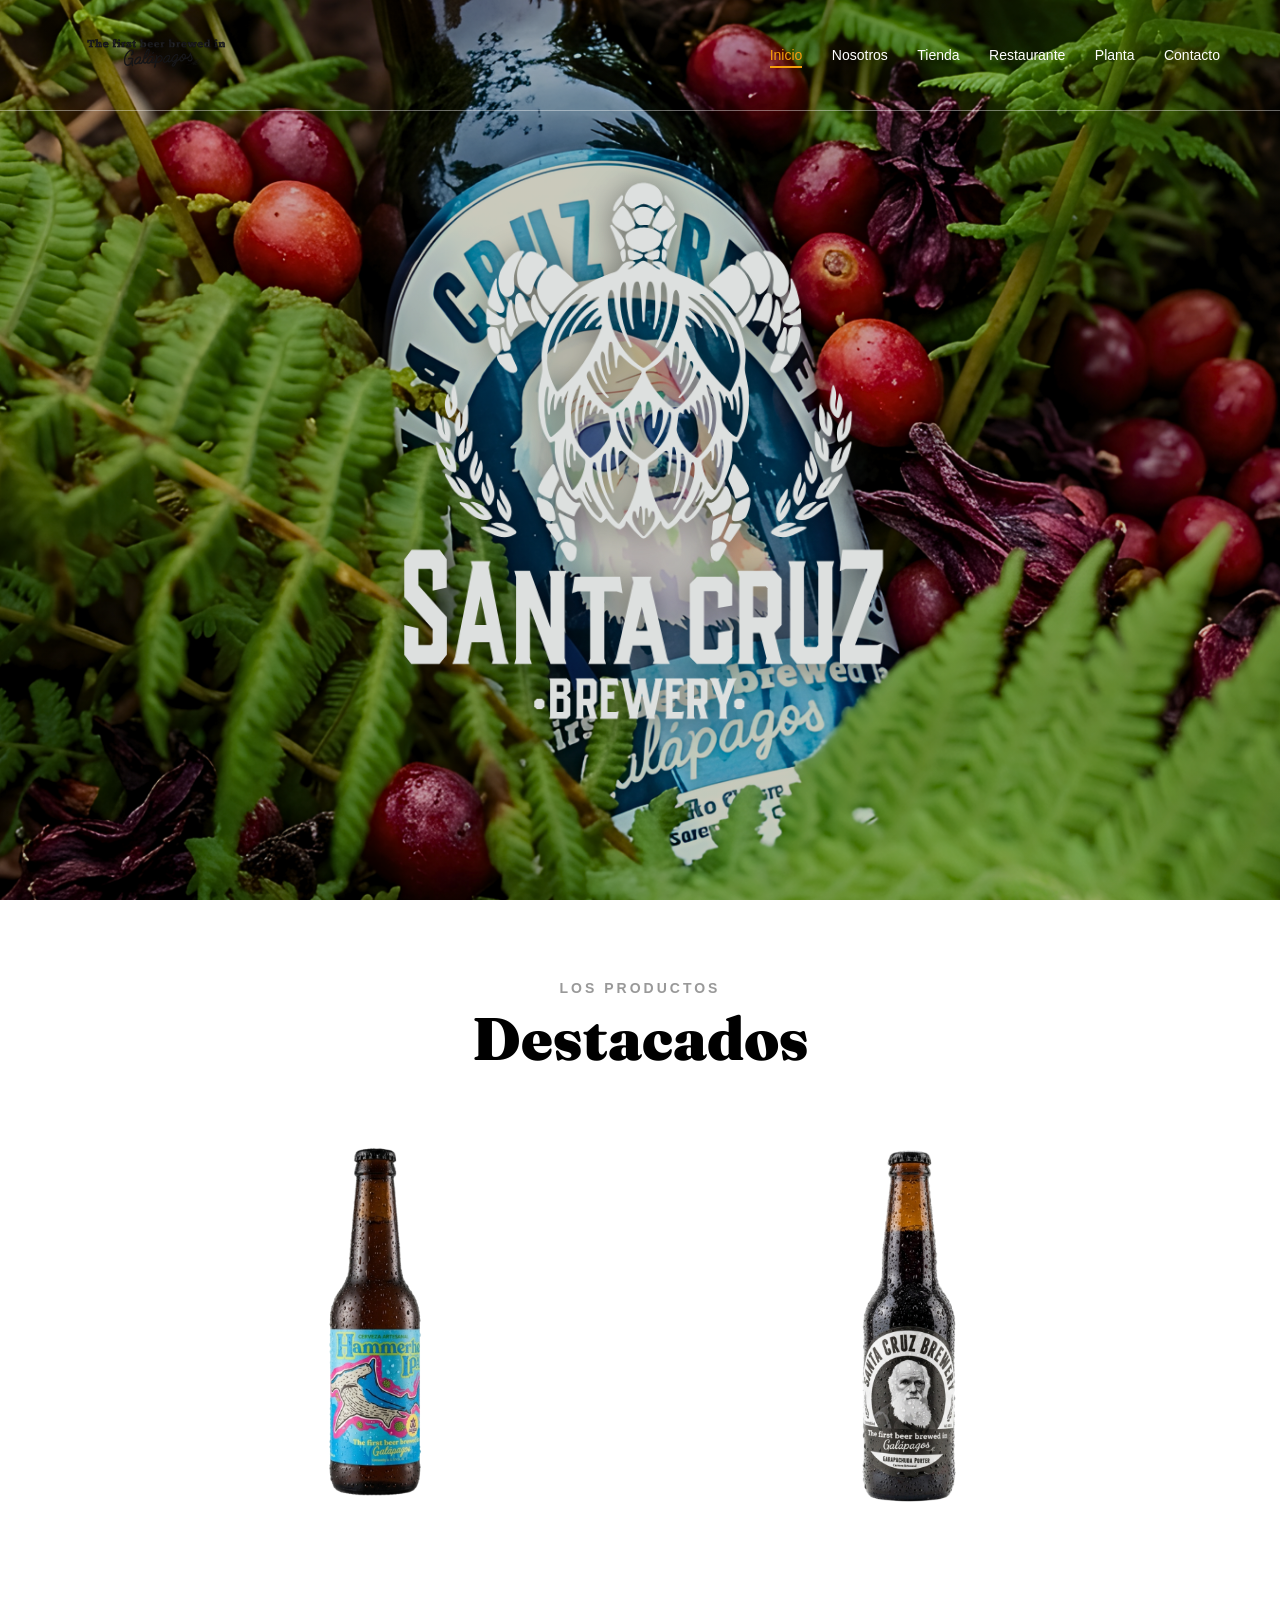
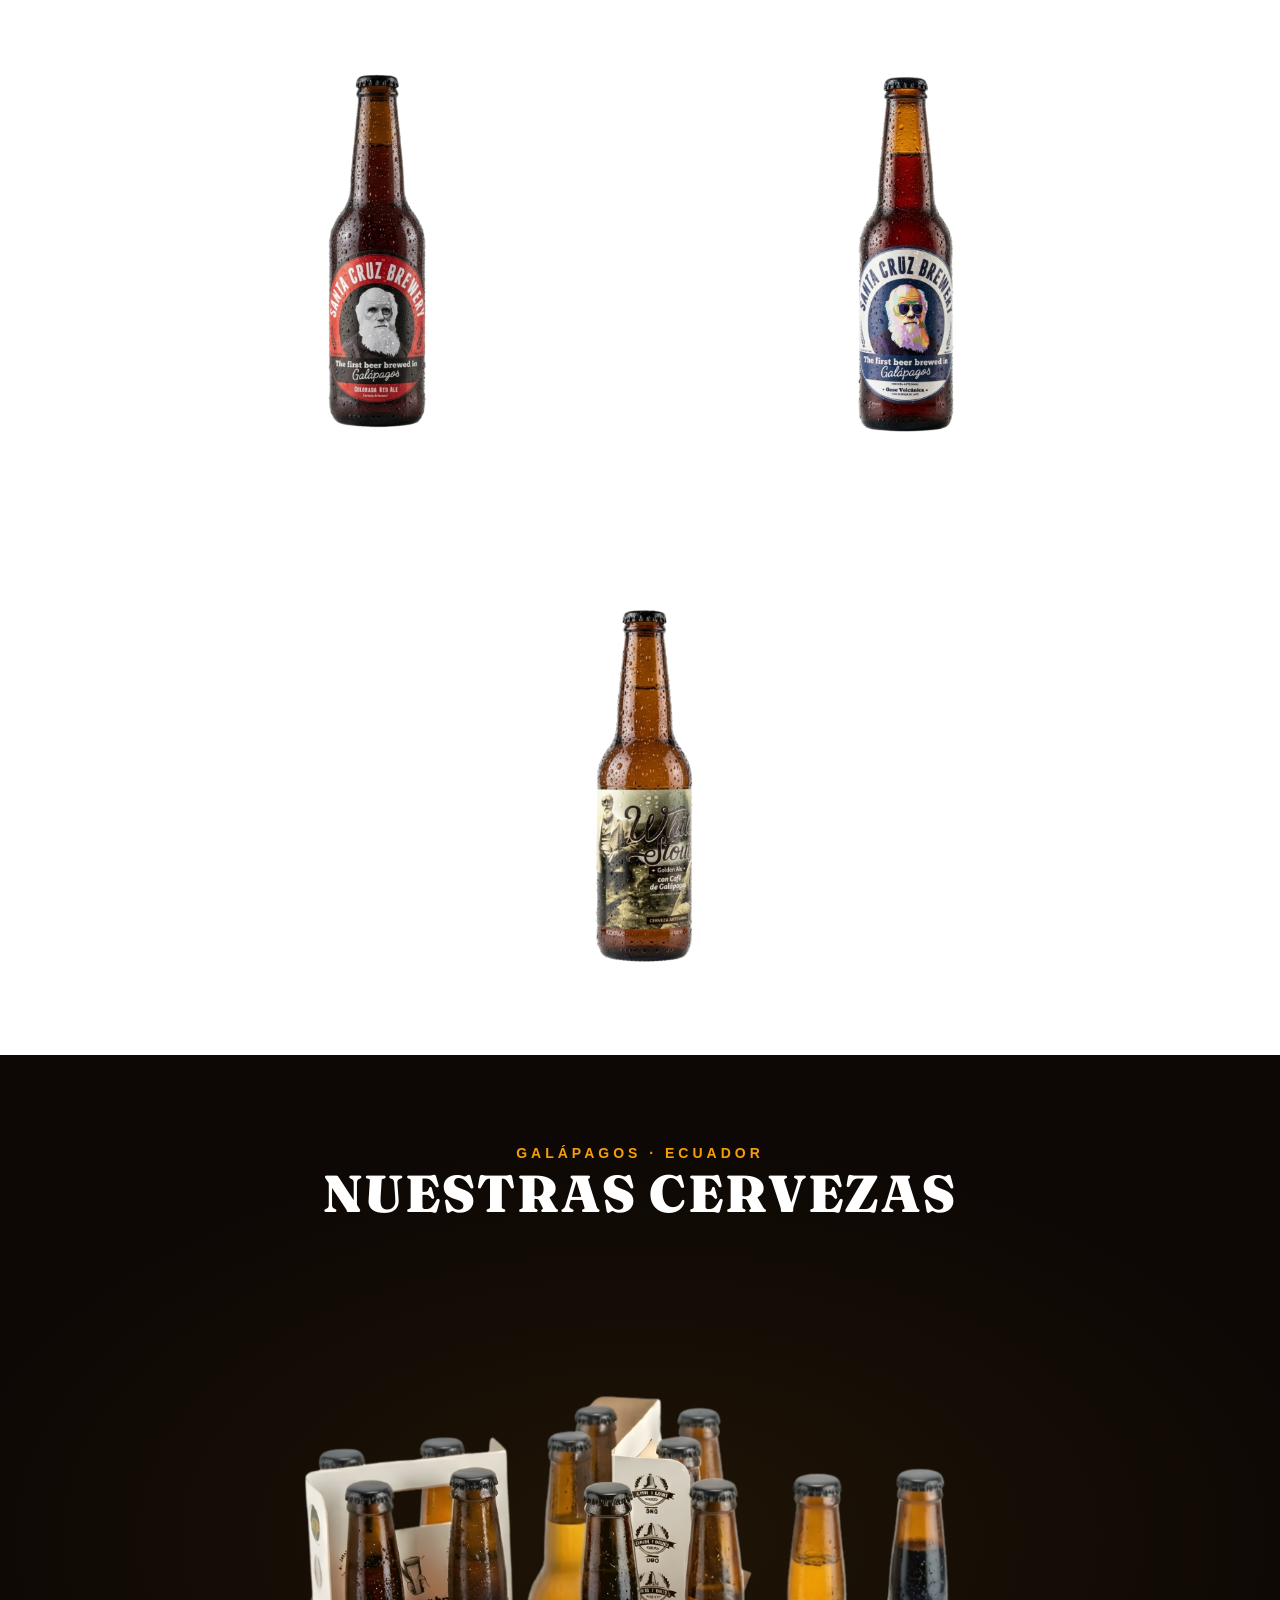
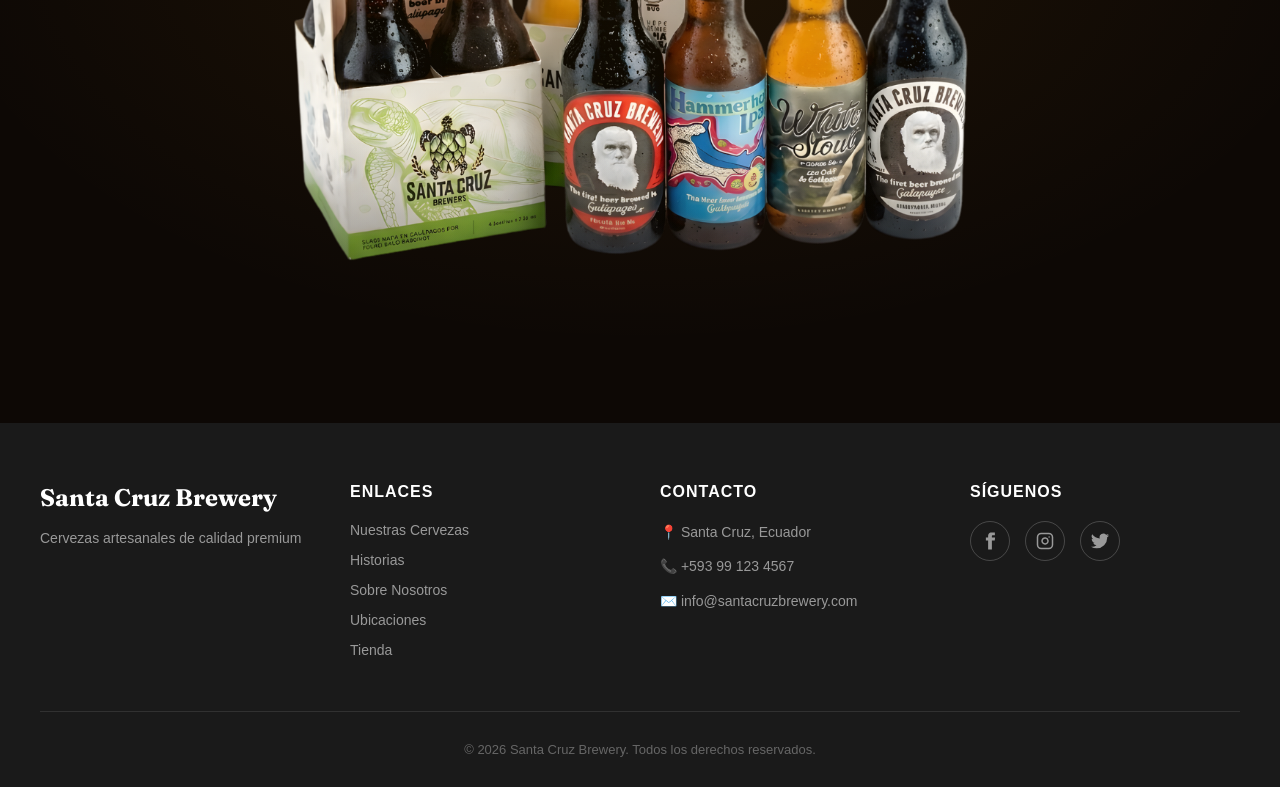
==== index.html @ 41af353f "Fix santacruz" ====
<!DOCTYPE html>
<html lang="es">

<head>
    <meta charset="UTF-8">
    <meta name="viewport" content="width=device-width, initial-scale=1.0">
    <title>Hero Menu Example</title>
    <link href="https://fonts.googleapis.com/css2?family=Fraunces:wght@400;600;700;900&display=swap" rel="stylesheet">
    <link rel="stylesheet" href="styles.css">
    <script>
        window.addEventListener('scroll', function () {
            const header = document.querySelector('.header');
            const hero = document.querySelector('.hero');
            const scrollY = window.scrollY;
            const heroHeight = hero.offsetHeight;

            // Calculate opacity based on scroll position
            const opacity = 1 - (scrollY / heroHeight);
            hero.style.opacity = Math.max(0, opacity);

            // Add scrolled class to header when past hero
            if (scrollY > 50) {
                header.classList.add('scrolled');
            } else {
                header.classList.remove('scrolled');
            }
        });

        // Mobile menu toggle
        document.addEventListener('DOMContentLoaded', function () {
            const menuToggle = document.querySelector('.menu-toggle');
            const menu = document.querySelector('.menu');

            if (menuToggle && menu) {
                menuToggle.addEventListener('click', function () {
                    menu.classList.toggle('active');
                    menuToggle.classList.toggle('active');
                });
            }
        });
    </script>

<body>

    <header class="header">
        <div class="container">
            <a href="index.html" class="logo">
                <img src="assets/images/First.png" alt="Santa Cruz Brewery" class="logo-img">
            </a>

            <nav class="menu">
                <a href="index.html" class="active">Inicio</a>
                <a href="sobre-nosotros.html">Nosotros</a>
                <a href="tienda.html">Tienda</a>
                <a href="restaurante.html">Restaurante</a>
                <a href="#">Planta</a>
                <a href="contacto.html">Contacto</a>
            </nav>

            <button class="menu-toggle" aria-label="Menu">
                <span></span>
                <span></span>
                <span></span>
            </button>
        </div>
    </header>

    <section class="hero">
        <img src="assets/images/logo.png" alt="Santa Cruz Brewery Logo" class="hero-logo">
    </section>
    <section class="featured">

        <div class="featured-header">
            <span>LOS PRODUCTOS</span>
            <h2>Destacados</h2>
        </div>

        <ul class="products-list js-products-list">

            <li class="products-item has-glass js-products-item js-shelf-item">
                <a class="products-item-link" href="">
                    <figure class="products-item-art products-item-art--bottle">
                        <!-- <img class="products-item-art-image" src="https://www.firestonewalker.com/wp-content/uploads/2025/12/FW_DBA_PDP_Render_Working.png" lazy="loading" alt="DBA"> -->
                        <img class="products-item-art-image" src="assets/images/ipabotella.png" lazy="loading"
                            alt="DBA">

                        <picture class="products-item-art-glass">
                            <!-- <img class="products-item-art-glass-image" src="https://www.firestonewalker.com/wp-content/uploads/2020/04/DBA_beer-glass-pdp-render-4.png" lazy="loading" alt=""> -->
                            <img class="products-item-art-glass-image" src="assets/images/ipacopa.png" lazy="loading"
                                alt="">
                        </picture>
                    </figure>
                </a>
            </li>

            <li class="products-item has-glass js-products-item js-shelf-item">
                <a class="products-item-link" href="">
                    <figure class="products-item-art products-item-art--can">
                        <!-- <img class="products-item-art-image" src="https://www.firestonewalker.com/wp-content/uploads/2025/12/FW_Union_Jack_PDP-Renders.png" lazy="loading" alt="Union Jack"> -->
                        <img class="products-item-art-image" src="assets/images/poterbotella.png" lazy="loading"
                            alt="Union Jack">

                        <picture class="products-item-art-glass">
                            <!-- <img class="products-item-art-glass-image" src="https://www.firestonewalker.com/wp-content/uploads/2025/02/8ZERO5_beer-glass-pdp-render.png" lazy="loading" alt=""> -->
                            <img class="products-item-art-glass-image" src="assets/images/potercopa.png" lazy="loading"
                                alt="">
                        </picture>
                    </figure>
                </a>
            </li>

            <li class="products-item has-glass js-products-item js-shelf-item">
                <a class="products-item-link" href="">
                    <figure class="products-item-art products-item-art--can">
                        <!-- <img class="products-item-art-image" src="https://www.firestonewalker.com/wp-content/uploads/2025/12/FW_Pivo_PDP-Renders.png" lazy="loading" alt="Pivo"> -->
                        <img class="products-item-art-image" src="assets/images/redalebotella.png" lazy="loading"
                            alt="Pivo">

                        <picture class="products-item-art-glass">
                            <!-- <img class="products-item-art-glass-image" src="https://www.firestonewalker.com/wp-content/uploads/2022/09/Cal-Poly_beer-glass-pdp-render.png" lazy="loading" alt=""> -->
                            <img class="products-item-art-glass-image" src="assets/images/redalecopa.png" lazy="loading"
                                alt="">
                        </picture>
                    </figure>
                </a>
            </li>
            <li class="products-item has-glass js-products-item js-shelf-item">
                <a class="products-item-link" href="">
                    <figure class="products-item-art products-item-art--can">
                        <!-- <img class="products-item-art-image" src="https://www.firestonewalker.com/wp-content/uploads/2025/12/FW_Pivo_PDP-Renders.png" lazy="loading" alt="Pivo"> -->
                        <img class="products-item-art-image" src="assets/images/volcanicabotella.png" lazy="loading"
                            alt="Pivo">

                        <picture class="products-item-art-glass">
                            <!-- <img class="products-item-art-glass-image" src="https://www.firestonewalker.com/wp-content/uploads/2022/09/Cal-Poly_beer-glass-pdp-render.png" lazy="loading" alt=""> -->
                            <img class="products-item-art-glass-image" src="assets/images/volcanicacopa.png"
                                lazy="loading" alt="">
                        </picture>
                    </figure>
                </a>
            </li>
            <li class="products-item has-glass js-products-item js-shelf-item">
                <a class="products-item-link" href="">
                    <figure class="products-item-art products-item-art--can">
                        <!-- <img class="products-item-art-image" src="https://www.firestonewalker.com/wp-content/uploads/2025/12/FW_Pivo_PDP-Renders.png" lazy="loading" alt="Pivo"> -->
                        <img class="products-item-art-image" src="assets/images/whitestoutbotella.png" lazy="loading"
                            alt="Pivo">

                        <picture class="products-item-art-glass">
                            <!-- <img class="products-item-art-glass-image" src="https://www.firestonewalker.com/wp-content/uploads/2022/09/Cal-Poly_beer-glass-pdp-render.png" lazy="loading" alt=""> -->
                            <img class="products-item-art-glass-image" src="assets/images/whitestoutcopa.png"
                                lazy="loading" alt="">
                        </picture>
                    </figure>
                </a>
            </li>

        </ul>

        <button class="carousel-arrow carousel-arrow--prev" aria-label="Previous">&#8249;</button>
        <button class="carousel-arrow carousel-arrow--next" aria-label="Next">&#8250;</button>

        <div class="carousel-dots">
            <span class="dot active"></span>
            <span class="dot"></span>
            <span class="dot"></span>
            <span class="dot"></span>
            <span class="dot"></span>
        </div>

    </section>

    <section class="hero-art">
        <div class="hero-art-content">
            <p class="hero-art-subtitle">Galápagos · Ecuador</p>
            <h2 class="hero-art-title">Nuestras Cervezas</h2>
        </div>
        <div class="hero-art-image hero-art-image--68825"></div>
    </section>

    <footer class="footer">
        <div class="footer-container">
            <div class="footer-brand">
                <h3>Santa Cruz Brewery</h3>
                <p>Cervezas artesanales de calidad premium</p>
            </div>
            <div class="footer-links">
                <h4>Enlaces</h4>
                <ul>
                    <li><a href="#">Nuestras Cervezas</a></li>
                    <li><a href="#">Historias</a></li>
                    <li><a href="#">Sobre Nosotros</a></li>
                    <li><a href="#">Ubicaciones</a></li>
                    <li><a href="#">Tienda</a></li>
                </ul>
            </div>
            <div class="footer-contact">
                <h4>Contacto</h4>
                <ul>
                    <li>📍 Santa Cruz, Ecuador</li>
                    <li>📞 +593 99 123 4567</li>
                    <li>✉️ info@santacruzbrewery.com</li>
                </ul>
            </div>
            <div class="footer-social">
                <h4>Síguenos</h4>
                <div class="social-icons">
                    <a href="#" aria-label="Facebook"><svg xmlns="http://www.w3.org/2000/svg" width="20" height="20"
                            viewBox="0 0 24 24" fill="currentColor">
                            <path
                                d="M18.77,7.46H14.5v-1.9c0-.9.6-1.1,1-1.1h3V.5h-4.33C10.24.5,9.5,3.44,9.5,5.32v2.15h-3v4h3v12h5v-12h3.85l.42-4Z" />
                        </svg></a>
                    <a href="#" aria-label="Instagram"><svg xmlns="http://www.w3.org/2000/svg" width="20" height="20"
                            viewBox="0 0 24 24" fill="none" stroke="currentColor" stroke-width="2"
                            stroke-linecap="round" stroke-linejoin="round">
                            <rect x="2" y="2" width="20" height="20" rx="5" ry="5" />
                            <path d="M16 11.37A4 4 0 1 1 12.63 8 4 4 0 0 1 16 11.37z" />
                            <line x1="17.5" y1="6.5" x2="17.51" y2="6.5" />
                        </svg></a>
                    <a href="#" aria-label="Twitter"><svg xmlns="http://www.w3.org/2000/svg" width="20" height="20"
                            viewBox="0 0 24 24" fill="currentColor">
                            <path
                                d="M23.95,4.57a10,10,0,0,1-2.82.77,4.96,4.96,0,0,0,2.16-2.72,9.9,9.9,0,0,1-3.12,1.19,4.92,4.92,0,0,0-8.39,4.88A14,14,0,0,1,1.64,3.16,4.92,4.92,0,0,0,3.2,9.72,4.86,4.86,0,0,1,.96,9.11v.06a4.93,4.93,0,0,0,3.95,4.83,4.86,4.86,0,0,1-2.22.08,4.93,4.93,0,0,0,4.6,3.42A9.87,9.87,0,0,1,0,19.54a13.94,13.94,0,0,0,7.55,2.21A13.9,13.9,0,0,0,21.56,7.67c0-.21,0-.42,0-.63A10,10,0,0,0,24,4.59Z" />
                        </svg></a>
                </div>
            </div>
        </div>
        <div class="footer-bottom">
            <p>&copy; 2026 Santa Cruz Brewery. Todos los derechos reservados.</p>
        </div>
    </footer>

    <script>
        // Carousel functionality for mobile with swipe support
        document.addEventListener('DOMContentLoaded', function () {
            const products = document.querySelectorAll('.products-item');
            const prevBtn = document.querySelector('.carousel-arrow--prev');
            const nextBtn = document.querySelector('.carousel-arrow--next');
            let currentIndex = 0;
            let touchStartX = 0;
            let touchEndX = 0;

            const dots = document.querySelectorAll('.dot');

            function showProduct(index) {
                products.forEach((product, i) => {
                    product.classList.remove('active');
                    if (i === index) {
                        product.classList.add('active');
                    }
                });

                if (dots.length > 0) {
                    dots.forEach((dot, i) => {
                        dot.classList.remove('active');
                        if (i === index) {
                            dot.classList.add('active');
                        }
                    });
                }
            }

            // Only initialize carousel on mobile
            if (window.innerWidth <= 768 && products.length > 0) {
                showProduct(currentIndex);

                // Button navigation
                prevBtn.addEventListener('click', function () {
                    currentIndex = (currentIndex - 1 + products.length) % products.length;
                    showProduct(currentIndex);
                });

                nextBtn.addEventListener('click', function () {
                    currentIndex = (currentIndex + 1) % products.length;
                    showProduct(currentIndex);
                });

                // Touch swipe navigation
                const carousel = document.querySelector('.products-list');

                carousel.addEventListener('touchstart', function (e) {
                    touchStartX = e.changedTouches[0].screenX;
                }, { passive: true });

                carousel.addEventListener('touchend', function (e) {
                    touchEndX = e.changedTouches[0].screenX;
                    handleSwipe();
                }, { passive: true });

                function handleSwipe() {
                    if (touchEndX < touchStartX - 50) {
                        // Swipe left - next product
                        currentIndex = (currentIndex + 1) % products.length;
                        showProduct(currentIndex);
                    }
                    if (touchEndX > touchStartX + 50) {
                        // Swipe right - previous product
                        currentIndex = (currentIndex - 1 + products.length) % products.length;
                        showProduct(currentIndex);
                    }
                }
            }
        });
    </script>

</body>

</html>
---- styles.css ----
* {
    margin: 0;
    padding: 0;
    box-sizing: border-box;
}

body {
    font-family: Arial, sans-serif;
}

/* Headings font */
h1,
h2,
h3 {
    font-family: 'Fraunces', serif;
}

/* HEADER */

.header {
    position: fixed;
    top: 0;
    left: 0;
    width: 100%;
    background: transparent;
    z-index: 1000;
    border-bottom: 1px solid rgba(255, 255, 255, 0.4);
    transition: background 0.3s ease, border-color 0.3s ease;
}

.header.scrolled {
    background: #ffffff;
    border-bottom: 1px solid rgba(0, 0, 0, 0.1);
}

.header.scrolled .logo {
    color: #000000;
}

.header.scrolled .menu a {
    color: #000000;
}

.header.scrolled .menu a:hover {
    color: #555555;
}

/* CONTENEDOR */

.container {
    max-width: 1200px;
    margin: auto;
    display: flex;
    justify-content: space-between;
    align-items: center;
    padding: 20px;
}

/* LOGO */

.logo {
    display: flex;
    align-items: center;
    text-decoration: none;
}

.logo-img {
    height: 70px;
    width: auto;
    object-fit: contain;
    transition: transform 0.3s ease, opacity 0.3s ease;
    filter: brightness(1.1);
}

.logo-img:hover {
    transform: scale(1.04);
    opacity: 0.85;
}

/* Menu */

.menu a {
    color: white;
    text-decoration: none;
    margin-left: 25px;
    font-size: 14px;
    font-weight: 500;
    position: relative;
    padding-bottom: 5px;
    transition: color 0.3s ease;
}

.menu a::after {
    content: '';
    position: absolute;
    bottom: 0;
    left: 0;
    width: 0;
    height: 2px;
    background-color: #f59e0b;
    transition: width 0.3s ease;
}

.menu a:hover {
    color: #f59e0b;
}

.menu a:hover::after,
.menu a.active::after {
    width: 100%;
}

.menu a.active {
    color: #f59e0b;
}

/* Hide menu toggle on desktop */
.menu-toggle {
    display: none;
}

/* HERO ART SECTION */

.hero-art {
    width: 100%;
    background-color: #0d0805;
    position: relative;
    overflow: hidden;
}

.hero-art::before {
    content: '';
    position: absolute;
    inset: 0;
    background:
        radial-gradient(ellipse 80% 60% at 50% 50%, rgba(245, 158, 11, 0.08) 0%, transparent 70%),
        linear-gradient(to bottom, rgba(13, 8, 5, 0.6) 0%, transparent 30%, transparent 70%, rgba(13, 8, 5, 0.7) 100%);
    z-index: 1;
    pointer-events: none;
}

.hero-art-content {
    position: relative;
    z-index: 2;
    text-align: center;
    padding: 60px 20px 30px;
}

.hero-art-title {
    font-family: 'Fraunces', serif;
    font-size: clamp(28px, 5vw, 52px);
    font-weight: 900;
    color: #ffffff;
    letter-spacing: 2px;
    text-transform: uppercase;
    margin: 0 0 6px;
}

.hero-art-subtitle {
    font-size: clamp(11px, 2vw, 14px);
    letter-spacing: 4px;
    text-transform: uppercase;
    color: #f59e0b;
    font-weight: 600;
    margin: 0 0 0;
}

.hero-art-image {
    width: 100%;
    height: 50vh;
    background-size: contain;
    background-position: center bottom;
    background-repeat: no-repeat;
    position: relative;
    z-index: 0;
}

@media screen and (min-width: 768px) {
    .hero-art-image {
        height: 70vh;
    }
    .hero-art-content {
        padding: 80px 40px 20px;
    }
}

@media screen and (min-width: 1024px) {
    .hero-art {
        /* On desktop, make it truly dramatic: full-screen */
        display: grid;
        grid-template-rows: auto 1fr;
    }
    .hero-art-image {
        height: 88vh;
    }
    .hero-art-content {
        padding: 90px 60px 0;
    }
}

.hero-art-image--68825 {
    background-image: url("assets/images/pack.png");
}

/* HERO IMAGE */

.hero {
    height: 100vh;
    background-image:
        linear-gradient(rgba(0, 0, 0, 0.2), rgba(0, 0, 0, 0.2)),
        url("assets/images/portada.png");
    background-size: cover;
    background-position: center;
    background-repeat: no-repeat;
    display: flex;
    align-items: center;
    justify-content: center;
}

.hero-logo {
    width: 500px;
    max-width: 80%;
    animation: floatLogo 3.5s ease-in-out infinite;
    filter: drop-shadow(0 4px 15px rgba(0, 0, 0, 0.5));
    z-index: 2;
}

@keyframes floatLogo {
    0% {
        transform: translateY(0);
    }

    50% {
        transform: translateY(-20px);
    }

    100% {
        transform: translateY(0);
    }
}

/* FEATURED SECTION */

.featured {
    background: #ffffff;
    padding: 80px 20px;
    text-align: center;
    position: relative;
}

.featured-header span {
    font-size: 14px;
    letter-spacing: 3px;
    color: #999;
    font-weight: 600;
    text-transform: uppercase;
    display: block;
    margin-bottom: 5px;
}

.featured-header h2 {
    font-size: 60px;
    font-weight: 900;
    font-family: 'Fraunces', serif;
    margin-bottom: 60px;
    color: #000;
}

/* Responsive: reduce font sizes */
@media (max-width: 768px) {
    .featured-header span {
        font-size: 12px;
    }

    .featured-header h2 {
        font-size: 40px;
        margin-bottom: 30px;
    }
}

/* PRODUCTS */

.products {
    display: flex;
    justify-content: center;
    align-items: center;
    gap: 120px;
    flex-wrap: wrap;
}

.product img {
    height: 300px;
    transition: transform 0.3s ease;
}

.product img:hover {
    transform: scale(1.05);
}

/* PRODUCTS LIST - NEW STRUCTURE */

.products-list {
    display: flex;
    justify-content: center;
    align-items: center;
    gap: 150px;
    flex-wrap: wrap;
    list-style: none;
    padding: 0;
    margin: 0;
}

.products-item {
    position: relative;
    display: flex;
    justify-content: center;
    align-items: center;
}

.products-item-link {
    display: block;
    text-decoration: none;
}

.products-item-art {
    position: relative;
    margin: 0;
    display: flex;
    flex-direction: column;
    align-items: center;
}

.products-item-art-image {
    height: 380px;
    width: auto;
    transition: transform 0.3s ease;
    position: relative;
    z-index: 2;
}

.products-item-link:hover .products-item-art-image {
    transform: scale(1.05);
}

.products-item-art-glass {
    position: absolute;
    top: 35%;
    right: -180px;
    transform: translateY(-50%);
    z-index: 1;
    pointer-events: none;
    opacity: 0;
    transition: opacity 0.3s ease, right 0.3s ease;
}

.products-item-link:hover .products-item-art-glass {
    opacity: 1;
    right: -140px;
}

.products-item-art-glass-image {
    height: 450px;
    width: auto;
    opacity: 0.95;
    filter: contrast(135%) saturate(115%);
}

/* Responsive */

@media (max-width: 768px) {
    .products-list {
        gap: 250px;
    }

    .products-item-art-image {
        height: 200px;
    }

    .products-item-art-glass-image {
        height: 200px;
    }

    .products-item-art-glass {
        right: -40px;
    }

    .products-item-link:hover .products-item-art-glass {
        right: -30px;
    }
}

/* CAROUSEL - Mobile */
.carousel-arrow {
    position: absolute;
    top: 50%;
    transform: translateY(-50%);
    background: #ffffff;
    color: #333333;
    border: 1px solid #cccccc;
    font-size: 20px;
    width: 40px;
    height: 40px;
    border-radius: 50%;
    cursor: pointer;
    z-index: 10;
    display: none;
    align-items: center;
    justify-content: center;
    transition: all 0.3s ease;
}

.carousel-arrow:hover {
    background: #f5f5f5;
    border-color: #333333;
}

.carousel-arrow--prev {
    left: 10px;
}

.carousel-arrow--next {
    right: 10px;
}

/* Carousel Dots */
.carousel-dots {
    display: none;
    justify-content: center;
    align-items: center;
    gap: 12px;
    margin-top: 50px;
    width: 100%;
}

.carousel-dots .dot {
    width: 8px;
    height: 8px;
    border-radius: 50%;
    background: #bbbbbb;
    transition: all 0.3s ease;
    cursor: pointer;
}

.carousel-dots .dot.active {
    background: #000000;
    width: 24px;
    border-radius: 4px;
}

/* Mobile carousel styles */
@media (max-width: 768px) {
    .featured {
        padding: 60px 20px 40px 20px;
        min-height: auto;
        display: flex;
        flex-direction: column;
        justify-content: center;
        background: #ffffff;
    }

    .products-list {
        gap: 0;
        position: relative;
        padding: 0 40px;
        align-items: center;
    }

    .products-item {
        display: none;
        justify-content: center;
        width: 100%;
    }

    .products-item.active {
        display: flex;
    }

    .carousel-arrow {
        display: flex;
    }

    .carousel-dots {
        display: flex;
    }

    /* Shift the container slightly to the left to perfectly center the bottle+glass group visually */
    .products-item-art {
        transform: translateX(-15px);
    }

    /* Anchor the glass proportionally next to the bottle */
    .products-item-art-glass {
        opacity: 1 !important;
        right: -75px !important;
        top: 50% !important;
        transform: translateY(-50%) !important;
        z-index: 1; /* Keep it securely behind the bottle */
    }

    .products-item-art-image {
        height: 320px;
        z-index: 2; /* Bottle stays in front */
    }

    .products-item-art-glass-image {
        height: 290px;
    }
}

/* default */
.products-item.active {
    display: flex;
}

/* Desktop: show all products by default */
.products-item.active {
    display: flex;
}

/* Menu Responsive */
@media (max-width: 768px) {
    .container {
        padding: 15px;
    }

    .menu {
        display: none;
        position: fixed;
        right: -300px;
        top: 0;
        bottom: 0;
        width: 280px;
        background: #1a1a1a;
        flex-direction: column;
        padding: 80px 30px 30px;
        z-index: 999;
        transition: right 0.4s cubic-bezier(0.4, 0, 0.2, 1);
        box-shadow: -5px 0 30px rgba(0, 0, 0, 0.3);
    }

    .menu.active {
        display: flex;
        right: 0;
    }

    .menu a {
        color: #ffffff;
        margin-left: 0;
        margin-bottom: 0;
        font-size: 16px;
        font-weight: 500;
        padding: 15px 0;
        border-bottom: 1px solid rgba(255, 255, 255, 0.08);
        transition: all 0.3s ease;
        letter-spacing: 0.5px;
    }

    .menu a:hover {
        color: #00d4ff;
        padding-left: 15px;
    }

    .menu a::before {
        content: '';
        position: absolute;
        left: 0;
        top: 50%;
        transform: translateY(-50%);
        width: 0;
        height: 2px;
        background: #00d4ff;
        transition: width 0.3s ease;
    }

    .menu a:hover::before {
        width: 8px;
    }

    .header.scrolled .menu {
        background: #ffffff;
    }

    .header.scrolled .menu a {
        color: #333333;
        border-bottom-color: rgba(0, 0, 0, 0.08);
    }

    .header.scrolled .menu a:hover {
        color: #00d4ff;
    }

    /* Overlay */
    .menu-overlay {
        display: none;
        position: fixed;
        top: 0;
        left: 0;
        right: 0;
        bottom: 0;
        background: rgba(0, 0, 0, 0.5);
        z-index: 998;
        opacity: 0;
        transition: opacity 0.3s ease;
    }

    .menu-overlay.active {
        opacity: 1;
    }

    /* Mobile menu toggle button */
    .menu-toggle {
        display: flex;
        flex-direction: column;
        justify-content: center;
        align-items: center;
        width: 44px;
        height: 44px;
        background: none;
        border: none;
        cursor: pointer;
        padding: 10px;
        z-index: 1001;
        gap: 6px;
    }

    .menu-toggle span {
        display: block;
        width: 26px;
        height: 2px;
        background: white;
        transition: all 0.3s ease;
        border-radius: 2px;
    }

    .menu-toggle.active span:nth-child(1) {
        transform: rotate(45deg) translate(5px, 6px);
    }

    .menu-toggle.active span:nth-child(2) {
        opacity: 0;
    }

    .menu-toggle.active span:nth-child(3) {
        transform: rotate(-45deg) translate(5px, -6px);
    }

    .header.scrolled .menu-toggle span {
        background: #000000;
    }
}

/* FOOTER */

.footer {
    background: #1a1a1a;
    color: #ffffff;
    padding: 60px 20px 30px;
}

.footer-container {
    max-width: 1200px;
    margin: 0 auto;
    display: grid;
    grid-template-columns: repeat(auto-fit, minmax(250px, 1fr));
    gap: 40px;
    padding-bottom: 40px;
    border-bottom: 1px solid rgba(255, 255, 255, 0.1);
}

.footer-brand h3 {
    font-size: 24px;
    font-weight: 700;
    margin-bottom: 15px;
    font-family: 'Fraunces', serif;
}

.footer-brand p {
    font-size: 14px;
    color: #999;
    line-height: 1.6;
}

.footer-links h4,
.footer-contact h4,
.footer-social h4 {
    font-size: 16px;
    font-weight: 600;
    margin-bottom: 20px;
    color: #ffffff;
    text-transform: uppercase;
    letter-spacing: 1px;
}

.footer-links ul {
    list-style: none;
    padding: 0;
    margin: 0;
}

.footer-links li {
    margin-bottom: 12px;
}

.footer-links a {
    color: #999;
    text-decoration: none;
    font-size: 14px;
    transition: color 0.3s ease;
}

.footer-links a:hover {
    color: #f59e0b;
}

.footer-contact ul {
    list-style: none;
    padding: 0;
    margin: 0;
}

.footer-contact li {
    color: #999;
    font-size: 14px;
    margin-bottom: 12px;
    line-height: 1.6;
}

.social-icons {
    display: flex;
    gap: 15px;
}

.social-icons a {
    color: #999;
    text-decoration: none;
    font-size: 14px;
    padding: 10px;
    border: 1px solid rgba(255, 255, 255, 0.2);
    border-radius: 50%;
    transition: all 0.3s ease;
    display: flex;
    align-items: center;
    justify-content: center;
    width: 40px;
    height: 40px;
}

.social-icons a:hover {
    color: #f59e0b;
    border-color: #f59e0b;
    background: rgba(245, 158, 11, 0.1);
}

.footer-bottom {
    max-width: 1200px;
    margin: 0 auto;
    padding-top: 30px;
    text-align: center;
}

.footer-bottom p {
    font-size: 13px;
    color: #666;
}

/* Mobile footer */
@media (max-width: 768px) {
    .footer {
        padding: 40px 20px 20px;
    }

    .footer-container {
        grid-template-columns: 1fr;
        gap: 30px;
        text-align: center;
    }

    .social-icons {
        justify-content: center;
    }
}

/* HERO SIMPLE - CONTACTO */

.hero-simple {
    height: 60vh;
    min-height: 400px;
    background: linear-gradient(135deg, #1a1a1a 0%, #2d2d2d 100%);
    display: flex;
    align-items: center;
    justify-content: center;
    text-align: center;
    position: relative;
}

.hero-simple-content h1 {
    font-size: 80px;
    font-weight: 900;
    font-family: 'Fraunces', serif;
    color: #ffffff;
    letter-spacing: -2px;
}

@media (max-width: 768px) {
    .hero-simple {
        height: 50vh;
        min-height: 300px;
    }

    .hero-simple-content h1 {
        font-size: 48px;
    }
}

/* CONTACTO SECTION */

.contacto {
    background: #f9f9f9;
    padding: 100px 20px;
}

.contacto-container {
    max-width: 1200px;
    margin: 0 auto;
    display: grid;
    grid-template-columns: 1fr 1fr;
    gap: 80px;
    align-items: start;
}

/* Columna Izquierda */
.contacto-info {
    padding-right: 40px;
}

.contacto-info h2 {
    font-size: 48px;
    font-weight: 700;
    font-family: 'Fraunces', serif;
    margin-bottom: 25px;
    color: #1a1a1a;
}

.contacto-descripcion {
    font-size: 16px;
    line-height: 1.8;
    color: #555;
    margin-bottom: 40px;
}

.contacto-detalles {
    margin-bottom: 40px;
}

.contacto-item {
    display: flex;
    align-items: flex-start;
    gap: 15px;
    margin-bottom: 25px;
}

.contacto-icon {
    font-size: 24px;
    width: 40px;
    text-align: center;
}

.contacto-item strong {
    display: block;
    font-size: 14px;
    font-weight: 600;
    color: #1a1a1a;
    text-transform: uppercase;
    letter-spacing: 1px;
    margin-bottom: 5px;
}

.contacto-item p {
    font-size: 15px;
    color: #666;
    margin: 0;
    line-height: 1.5;
}

.contacto-proceso {
    background: #fff;
    padding: 25px;
    border-left: 4px solid #f59e0b;
    border-radius: 0 8px 8px 0;
}

.contacto-proceso h3 {
    font-size: 18px;
    font-weight: 700;
    font-family: 'Fraunces', serif;
    margin-bottom: 15px;
    color: #1a1a1a;
}

.contacto-proceso p {
    font-size: 14px;
    line-height: 1.7;
    color: #666;
    margin: 0;
}

/* Columna Derecha - Formulario */
.contacto-formulario {
    background: #ffffff;
    padding: 40px;
    border-radius: 12px;
    box-shadow: 0 4px 30px rgba(0, 0, 0, 0.08);
}

.form-contacto {
    display: flex;
    flex-direction: column;
    gap: 20px;
}

.form-group {
    display: flex;
    flex-direction: column;
    gap: 8px;
}

.form-group label {
    font-size: 13px;
    font-weight: 600;
    color: #333;
    text-transform: uppercase;
    letter-spacing: 0.5px;
}

.form-group input,
.form-group select,
.form-group textarea {
    padding: 14px 16px;
    font-size: 15px;
    border: 1px solid #e0e0e0;
    border-radius: 6px;
    background: #fafafa;
    transition: all 0.3s ease;
    font-family: Arial, sans-serif;
}

.form-group input:focus,
.form-group select:focus,
.form-group textarea:focus {
    outline: none;
    border-color: #f59e0b;
    box-shadow: 0 0 0 3px rgba(245, 158, 11, 0.15);
    background: #fff;
}

.form-group input::placeholder,
.form-group textarea::placeholder {
    color: #aaa;
}

.form-group select {
    cursor: pointer;
    appearance: none;
    background-image: url("data:image/svg+xml,%3Csvg xmlns='http://www.w3.org/2000/svg' width='12' height='12' viewBox='0 0 12 12'%3E%3Cpath fill='%23333' d='M6 8L1 3h10z'/%3E%3C/svg%3E");
    background-repeat: no-repeat;
    background-position: right 16px center;
    padding-right: 40px;
}

.form-group textarea {
    resize: vertical;
    min-height: 120px;
}

.btn-submit {
    width: 100%;
    padding: 16px 24px;
    font-size: 15px;
    font-weight: 600;
    text-transform: uppercase;
    letter-spacing: 1px;
    color: #ffffff;
    background: #1e293b;
    border: none;
    border-radius: 6px;
    cursor: pointer;
    transition: all 0.3s ease;
    margin-top: 10px;
}

.btn-submit:hover {
    background: #0f172a;
    transform: translateY(-2px);
    box-shadow: 0 4px 12px rgba(30, 41, 59, 0.3);
}

.btn-submit:active {
    transform: translateY(0);
}

/* Responsive Contacto */
@media (max-width: 1024px) {
    .contacto-container {
        gap: 50px;
    }
}

@media (max-width: 768px) {
    .contacto {
        padding: 60px 20px;
    }

    .contacto-container {
        grid-template-columns: 1fr;
        gap: 40px;
    }

    .contacto-info {
        padding-right: 0;
    }

    .contacto-info h2 {
        font-size: 36px;
    }

    .contacto-formulario {
        padding: 30px 20px;
    }
}

/* HERO ABOUT - Sobre Nosotros */

.hero-about {
    background: linear-gradient(135deg, #1a1a1a 0%, #2d2d2d 100%);
}

.hero-subtitle {
    display: block;
    font-size: 14px;
    font-weight: 600;
    text-transform: uppercase;
    letter-spacing: 3px;
    color: #f59e0b;
    margin-bottom: 15px;
}

/* ABOUT INTRO */

.about-intro {
    padding: 100px 20px;
    background: #ffffff;
}

.about-container {
    max-width: 1200px;
    margin: 0 auto;
    display: grid;
    grid-template-columns: 1fr 1fr;
    gap: 60px;
    align-items: center;
}

.about-text h2 {
    font-size: 42px;
    font-weight: 700;
    font-family: 'Fraunces', serif;
    margin-bottom: 25px;
    color: #1a1a1a;
    line-height: 1.2;
}

.about-text p {
    font-size: 16px;
    line-height: 1.8;
    color: #555;
    margin-bottom: 20px;
}

.about-image img {
    width: 100%;
    height: auto;
    border-radius: 12px;
    box-shadow: 0 20px 60px rgba(0, 0, 0, 0.15);
}

/* ABOUT MISION VISION */

.about-mision-vision {
    padding: 80px 20px;
    background: #f5f5f5;
}

.mv-container {
    max-width: 1200px;
    margin: 0 auto;
}

.mv-grid {
    display: grid;
    grid-template-columns: 1fr 1fr;
    gap: 40px;
}

.mv-card {
    background: #ffffff;
    padding: 50px 40px;
    border-radius: 16px;
    text-align: center;
    box-shadow: 0 10px 40px rgba(0, 0, 0, 0.08);
    position: relative;
    overflow: hidden;
}

.mv-mision {
    border-top: 4px solid #f59e0b;
}

.mv-vision {
    border-top: 4px solid #1a1a1a;
}

.mv-label {
    display: block;
    font-size: 12px;
    font-weight: 700;
    text-transform: uppercase;
    letter-spacing: 2px;
    color: #999;
    margin-bottom: 20px;
}

.mv-card h3 {
    font-size: 22px;
    font-weight: 500;
    font-family: 'Fraunces', serif;
    color: #1a1a1a;
    line-height: 1.5;
}

/* ABOUT VALUES */

.about-values {
    padding: 100px 20px;
    background: #f9f9f9;
}

.values-container {
    max-width: 1200px;
    margin: 0 auto;
}

.values-header {
    text-align: center;
    margin-bottom: 60px;
}

.values-header h2 {
    font-size: 48px;
    font-weight: 700;
    font-family: 'Fraunces', serif;
    color: #1a1a1a;
    margin-bottom: 15px;
}

.values-header p {
    font-size: 18px;
    color: #777;
}

.values-grid {
    display: grid;
    grid-template-columns: repeat(4, 1fr);
    gap: 30px;
}

.value-card {
    background: #ffffff;
    padding: 40px 30px;
    border-radius: 12px;
    text-align: center;
    transition: transform 0.3s ease, box-shadow 0.3s ease;
}

.value-card:hover {
    transform: translateY(-10px);
    box-shadow: 0 20px 40px rgba(0, 0, 0, 0.1);
}

.value-icon {
    font-size: 48px;
    margin-bottom: 20px;
}

.value-card h3 {
    font-size: 20px;
    font-weight: 700;
    font-family: 'Fraunces', serif;
    color: #1a1a1a;
    margin-bottom: 15px;
}

.value-card p {
    font-size: 14px;
    line-height: 1.7;
    color: #666;
}

/* ABOUT PROCESS */

.about-process {
    padding: 100px 20px;
    background: #1a1a1a;
    color: #ffffff;
}

.process-container {
    max-width: 1200px;
    margin: 0 auto;
}

.process-header {
    text-align: center;
    margin-bottom: 60px;
}

.process-header h2 {
    font-size: 48px;
    font-weight: 700;
    font-family: 'Fraunces', serif;
    margin-bottom: 15px;
}

.process-header p {
    font-size: 18px;
    color: #999;
}

.process-timeline {
    display: grid;
    grid-template-columns: repeat(5, 1fr);
    gap: 20px;
}

.process-step {
    position: relative;
    padding: 30px 20px;
    text-align: center;
}

.process-step::after {
    content: '';
    position: absolute;
    top: 50px;
    right: -15px;
    width: 30px;
    height: 2px;
    background: #f59e0b;
}

.process-step:last-child::after {
    display: none;
}

.step-number {
    font-size: 48px;
    font-weight: 900;
    font-family: 'Fraunces', serif;
    color: #f59e0b;
    opacity: 0.3;
    margin-bottom: 15px;
}

.process-step h3 {
    font-size: 18px;
    font-weight: 700;
    margin-bottom: 12px;
    color: #ffffff;
}

.process-step p {
    font-size: 13px;
    line-height: 1.6;
    color: #999;
}

/* ABOUT TEAM */

.about-team {
    padding: 100px 20px;
    background: #ffffff;
}

.team-container {
    max-width: 1200px;
    margin: 0 auto;
}

.team-header {
    text-align: center;
    margin-bottom: 60px;
}

.team-header h2 {
    font-size: 48px;
    font-weight: 700;
    font-family: 'Fraunces', serif;
    color: #1a1a1a;
    margin-bottom: 15px;
}

.team-header p {
    font-size: 18px;
    color: #777;
}

.team-grid {
    display: grid;
    grid-template-columns: repeat(3, 1fr);
    gap: 40px;
}

.team-member {
    text-align: center;
}

.member-image {
    width: 200px;
    height: 200px;
    margin: 0 auto 25px;
    border-radius: 50%;
    overflow: hidden;
    box-shadow: 0 10px 30px rgba(0, 0, 0, 0.15);
}

.member-image img {
    width: 100%;
    height: 100%;
    object-fit: cover;
}

.team-member h4 {
    font-size: 20px;
    font-weight: 700;
    font-family: 'Fraunces', serif;
    color: #1a1a1a;
    margin-bottom: 5px;
}

.team-member span {
    display: block;
    font-size: 14px;
    font-weight: 600;
    color: #f59e0b;
    text-transform: uppercase;
    letter-spacing: 1px;
    margin-bottom: 15px;
}

.team-member p {
    font-size: 14px;
    line-height: 1.7;
    color: #666;
    padding: 0 20px;
}

/* ABOUT CTA */

.about-cta {
    padding: 100px 20px;
    background: linear-gradient(135deg, #f59e0b 0%, #d97706 100%);
    text-align: center;
}

.cta-container {
    max-width: 600px;
    margin: 0 auto;
}

.cta-container h2 {
    font-size: 42px;
    font-weight: 700;
    font-family: 'Fraunces', serif;
    color: #ffffff;
    margin-bottom: 15px;
}

.cta-container p {
    font-size: 18px;
    color: rgba(255, 255, 255, 0.9);
    margin-bottom: 30px;
}

.btn-cta {
    display: inline-block;
    padding: 16px 40px;
    font-size: 15px;
    font-weight: 600;
    text-transform: uppercase;
    letter-spacing: 1px;
    color: #f59e0b;
    background: #ffffff;
    text-decoration: none;
    border-radius: 6px;
    transition: all 0.3s ease;
}

.btn-cta:hover {
    transform: translateY(-3px);
    box-shadow: 0 10px 30px rgba(0, 0, 0, 0.2);
}

/* Responsive About */

@media (max-width: 1024px) {
    .values-grid {
        grid-template-columns: repeat(2, 1fr);
    }

    .process-timeline {
        grid-template-columns: repeat(3, 1fr);
    }

    .process-step::after {
        display: none;
    }
}

@media (max-width: 768px) {

    .about-intro,
    .about-values,
    .about-process,
    .about-team,
    .about-cta {
        padding: 60px 20px;
    }

    .about-container {
        grid-template-columns: 1fr;
        gap: 40px;
    }

    .about-text h2 {
        font-size: 32px;
    }

    .mv-grid {
        grid-template-columns: 1fr;
    }

    .values-grid {
        grid-template-columns: 1fr;
    }

    .process-timeline {
        grid-template-columns: 1fr;
    }

    .team-grid {
        grid-template-columns: 1fr;
    }

    .values-header h2,
    .process-header h2,
    .team-header h2,
    .cta-container h2 {
        font-size: 32px;
    }
}

/* SHOP PAGE */

.hero-shop {
    background: linear-gradient(135deg, #1a1a1a 0%, #2d2d2d 100%);
}

/* Shop Filters */

.shop-filters {
    padding: 30px 20px;
    background: #ffffff;
    border-bottom: 1px solid #eee;
    position: sticky;
    top: 70px;
    z-index: 100;
}

.filters-container {
    max-width: 1200px;
    margin: 0 auto;
    display: flex;
    justify-content: center;
}

.filter-group {
    display: flex;
    gap: 10px;
    flex-wrap: wrap;
    justify-content: center;
}

.filter-btn {
    padding: 10px 20px;
    font-size: 14px;
    font-weight: 500;
    color: #666;
    background: transparent;
    border: 1px solid #ddd;
    border-radius: 25px;
    cursor: pointer;
    transition: all 0.3s ease;
}

.filter-btn:hover {
    border-color: #f59e0b;
    color: #f59e0b;
}

.filter-btn.active {
    background: #f59e0b;
    border-color: #f59e0b;
    color: #ffffff;
}

/* Shop Products */

.shop-products {
    padding: 60px 20px;
    background: #f9f9f9;
}

.products-grid {
    max-width: 1200px;
    margin: 0 auto;
    display: grid;
    grid-template-columns: repeat(4, 1fr);
    gap: 30px;
}

.product-card {
    background: #ffffff;
    border-radius: 12px;
    overflow: hidden;
    box-shadow: 0 4px 20px rgba(0, 0, 0, 0.06);
    transition: transform 0.3s ease, box-shadow 0.3s ease;
}

.product-card:hover {
    transform: translateY(-10px);
    box-shadow: 0 15px 40px rgba(0, 0, 0, 0.12);
}

.product-image {
    position: relative;
    padding: 20px;
    background: #f5f5f5;
    display: flex;
    align-items: center;
    justify-content: center;
    min-height: 250px;
}

.product-image img {
    max-width: 100%;
    max-height: 200px;
    object-fit: contain;
}

.product-badge {
    position: absolute;
    top: 15px;
    left: 15px;
    padding: 6px 12px;
    font-size: 11px;
    font-weight: 700;
    text-transform: uppercase;
    letter-spacing: 0.5px;
    background: #f59e0b;
    color: #ffffff;
    border-radius: 4px;
}

.product-info {
    padding: 25px;
}

.product-info h3 {
    font-size: 20px;
    font-weight: 700;
    font-family: 'Fraunces', serif;
    color: #1a1a1a;
    margin-bottom: 5px;
}

.product-style {
    font-size: 12px;
    font-weight: 600;
    text-transform: uppercase;
    letter-spacing: 1px;
    color: #f59e0b;
    margin-bottom: 10px;
}

.product-desc {
    font-size: 13px;
    line-height: 1.6;
    color: #666;
    margin-bottom: 20px;
    min-height: 60px;
}

.product-price {
    display: flex;
    align-items: baseline;
    gap: 5px;
    margin-bottom: 20px;
}

.product-price .price {
    font-size: 24px;
    font-weight: 700;
    font-family: 'Fraunces', serif;
    color: #1a1a1a;
}

.product-price .price-unit {
    font-size: 13px;
    color: #999;
}

.btn-add-cart {
    width: 100%;
    padding: 14px;
    font-size: 14px;
    font-weight: 600;
    text-transform: uppercase;
    letter-spacing: 0.5px;
    color: #ffffff;
    background: #1a1a1a;
    border: none;
    border-radius: 6px;
    cursor: pointer;
    transition: all 0.3s ease;
}

.btn-add-cart:hover {
    background: #f59e0b;
}

/* Shop Newsletter */

.shop-newsletter {
    padding: 80px 20px;
    background: #1a1a1a;
    text-align: center;
}

.newsletter-container {
    max-width: 600px;
    margin: 0 auto;
}

.newsletter-container h2 {
    font-size: 36px;
    font-weight: 700;
    font-family: 'Fraunces', serif;
    color: #ffffff;
    margin-bottom: 15px;
}

.newsletter-container p {
    font-size: 16px;
    color: #999;
    margin-bottom: 30px;
}

.newsletter-form {
    display: flex;
    gap: 15px;
}

.newsletter-form input {
    flex: 1;
    padding: 14px 20px;
    font-size: 15px;
    border: none;
    border-radius: 6px;
    background: #333;
    color: #ffffff;
}

.newsletter-form input::placeholder {
    color: #999;
}

.newsletter-form input:focus {
    outline: none;
    background: #444;
}

.newsletter-form button {
    padding: 14px 30px;
    font-size: 14px;
    font-weight: 600;
    text-transform: uppercase;
    letter-spacing: 0.5px;
    color: #1a1a1a;
    background: #f59e0b;
    border: none;
    border-radius: 6px;
    cursor: pointer;
    transition: all 0.3s ease;
}

.newsletter-form button:hover {
    background: #d97706;
}

/* Responsive Shop */

@media (max-width: 1024px) {
    .products-grid {
        grid-template-columns: repeat(3, 1fr);
    }
}

@media (max-width: 768px) {
    .products-grid {
        grid-template-columns: repeat(2, 1fr);
        gap: 20px;
    }

    .product-image {
        min-height: 180px;
    }

    .product-image img {
        max-height: 140px;
    }

    .product-info {
        padding: 15px;
    }

    .product-info h3 {
        font-size: 18px;
    }

    .product-price .price {
        font-size: 20px;
    }

    .newsletter-form {
        flex-direction: column;
    }
}

@media (max-width: 480px) {
    .products-grid {
        grid-template-columns: 1fr;
    }
}

/* RESTAURANTE MENU VIEWER */
.restaurant-menu-viewer {
    padding: 80px 20px;
    background: #f9f9f9;
    display: flex;
    justify-content: center;
}

.pdf-container {
    width: 100%;
    max-width: 1000px;
    background: white;
    border-radius: 12px;
    box-shadow: 0 10px 40px rgba(0, 0, 0, 0.1);
    overflow: hidden;
    animation: slideUpPdf 1s cubic-bezier(0.2, 0.8, 0.2, 1) forwards;
    opacity: 0;
    transform: translateY(50px);
}

@keyframes slideUpPdf {
    to {
        opacity: 1;
        transform: translateY(0);
    }
}
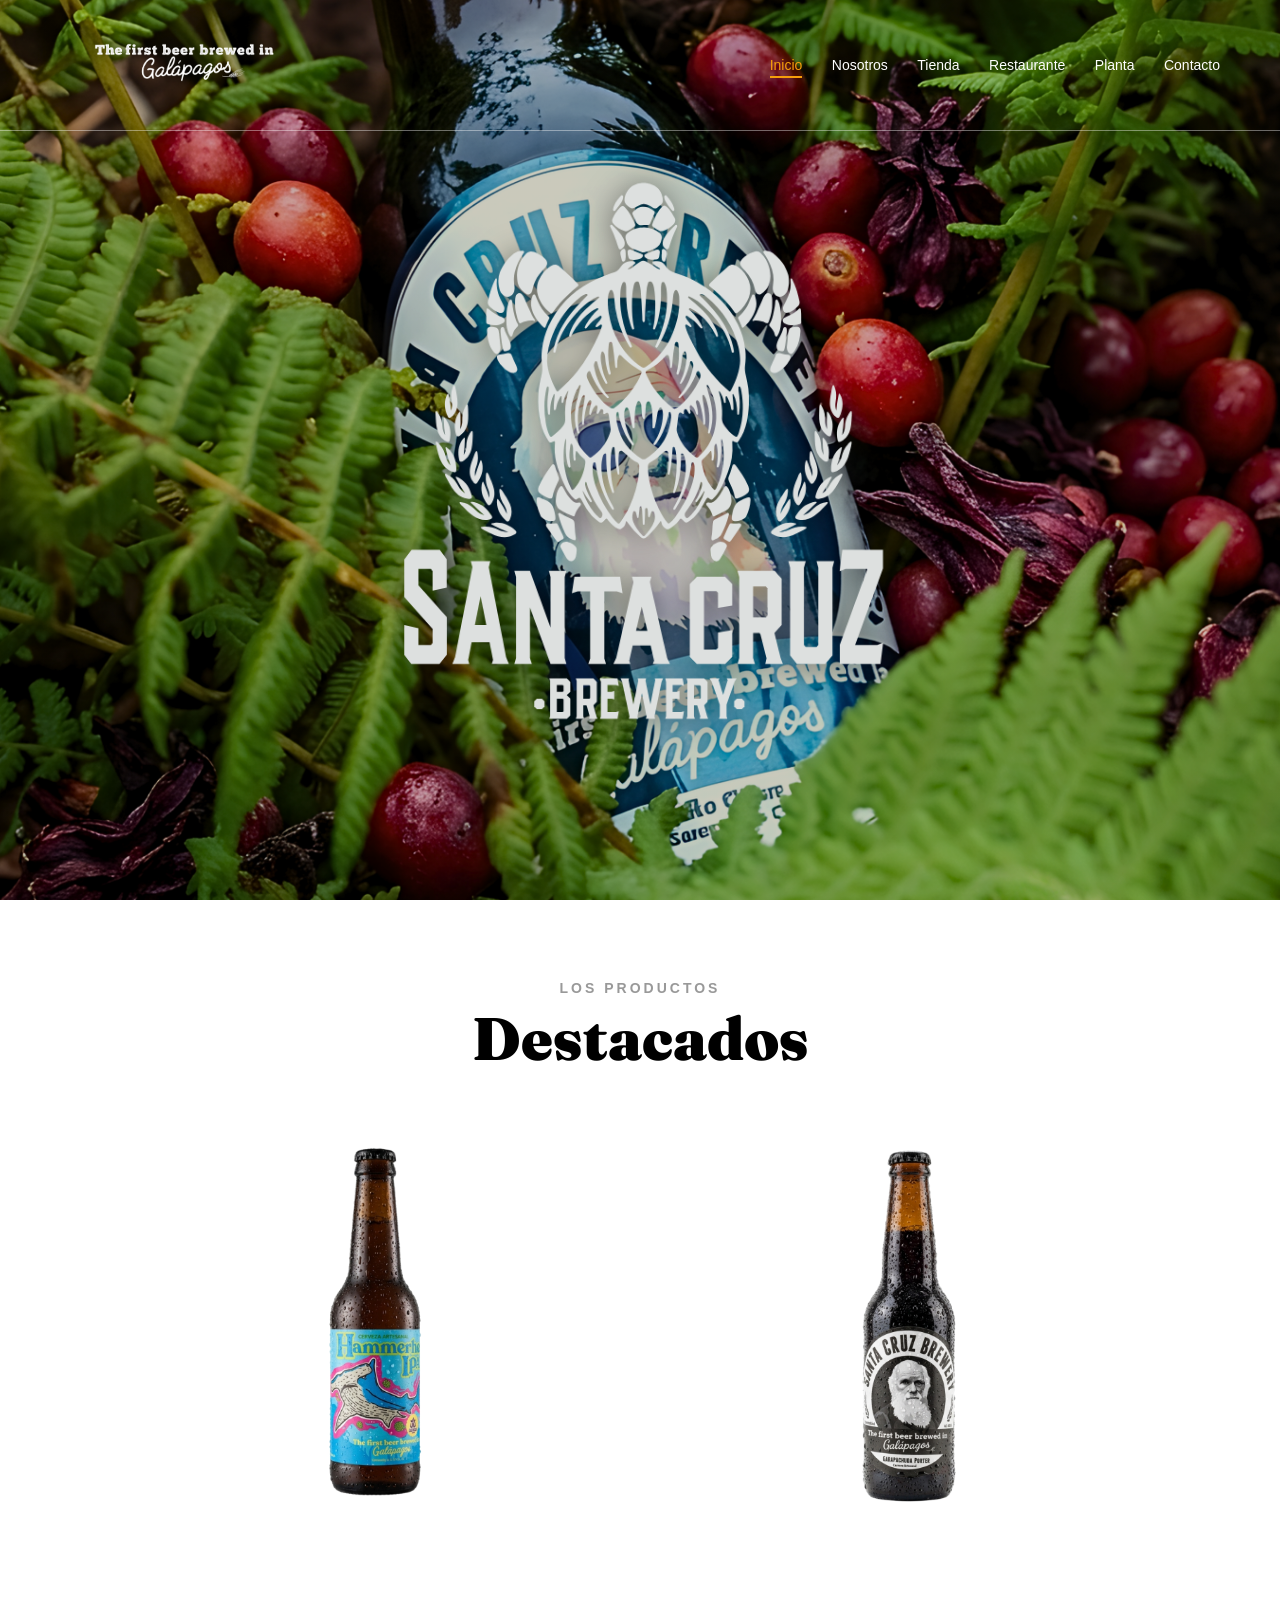
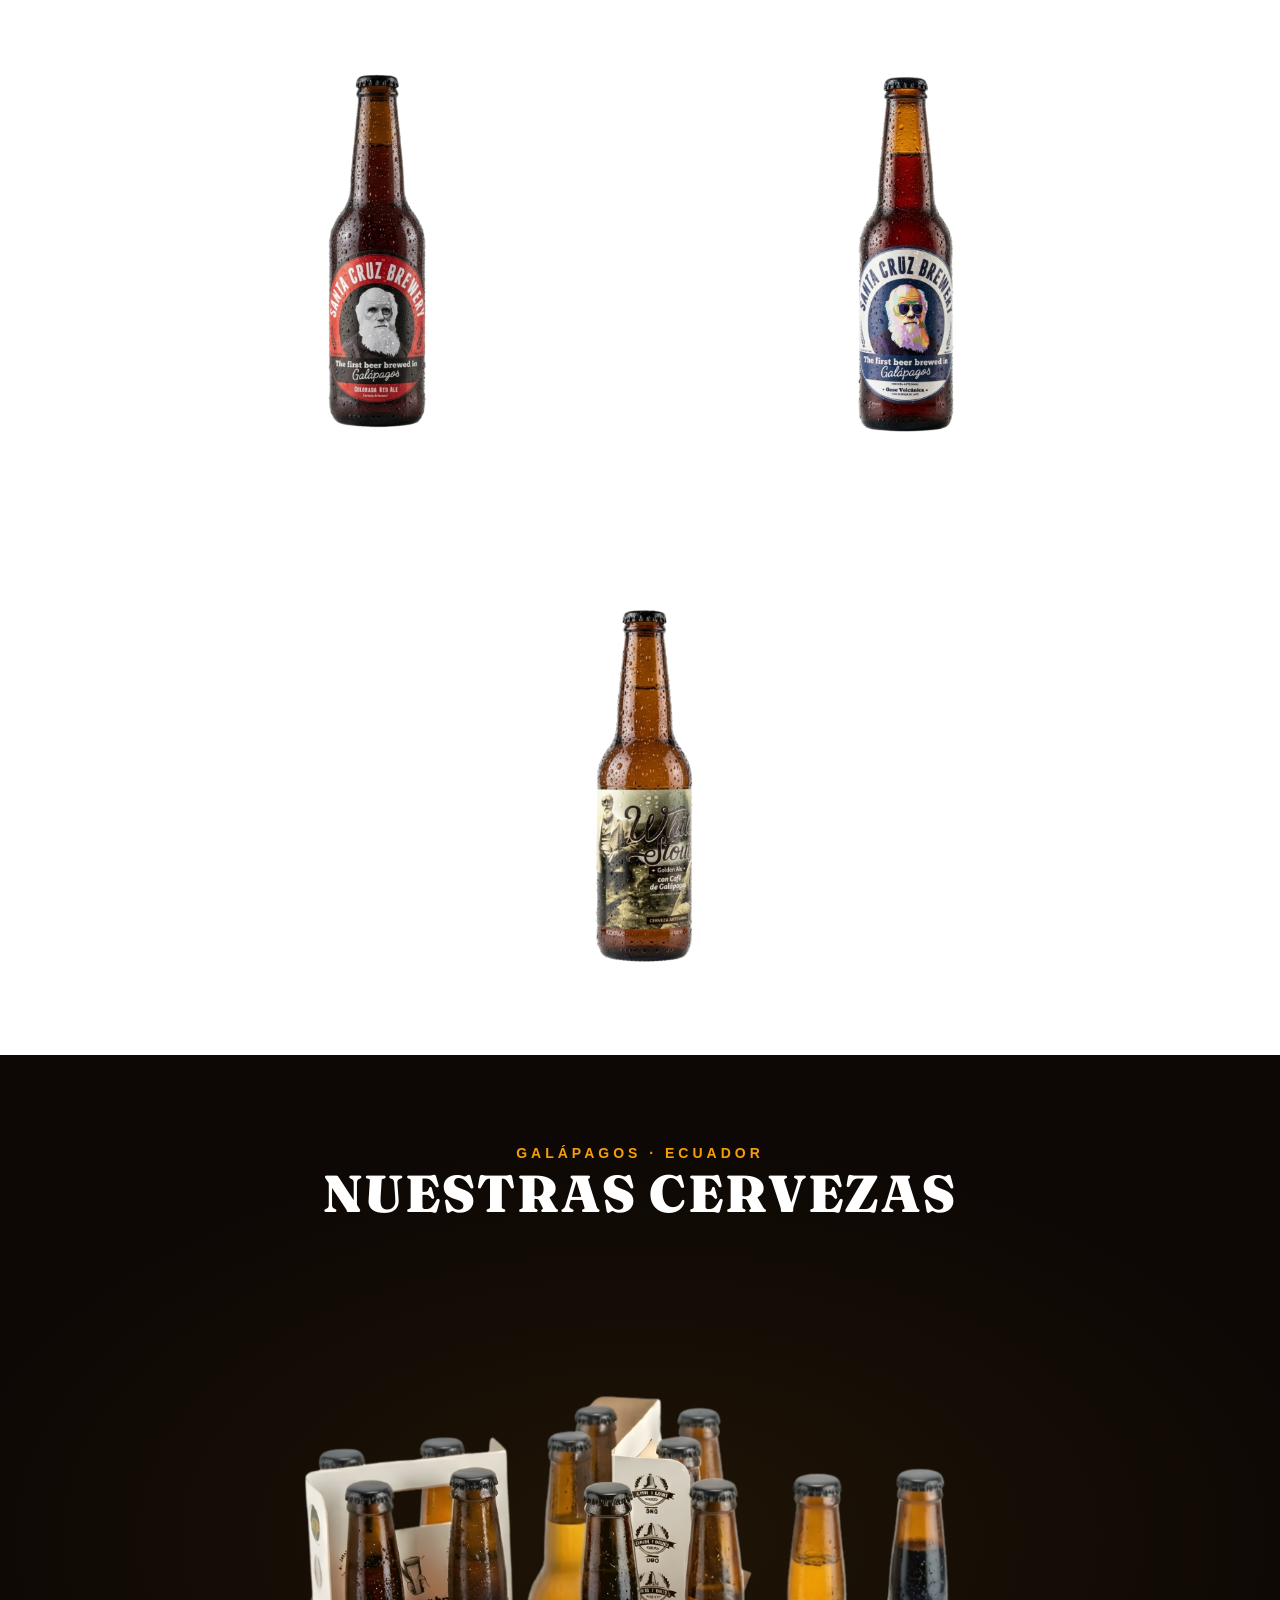
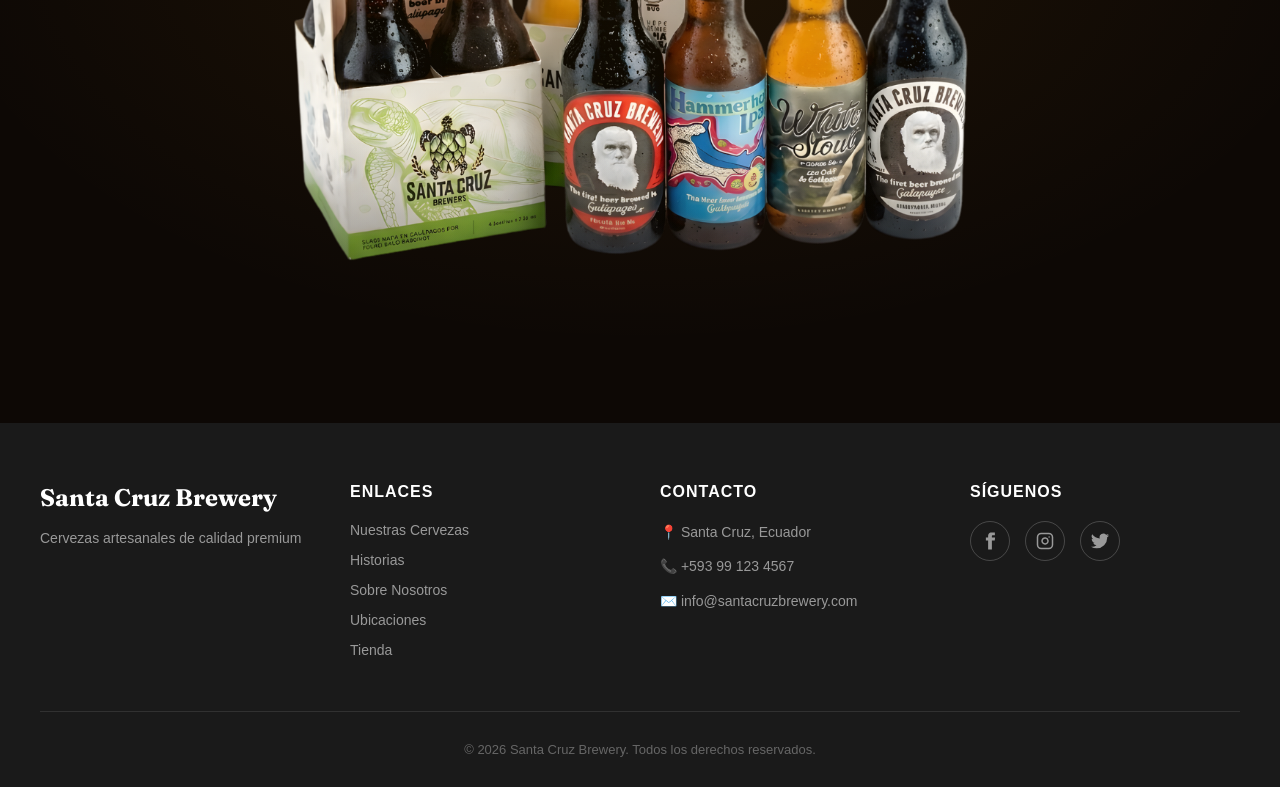
==== commit c06c6071: "Fix logo on all pages and show blank and white" ====
--- a/index.html
+++ b/index.html
@@ -4,7 +4,7 @@
 <head>
     <meta charset="UTF-8">
     <meta name="viewport" content="width=device-width, initial-scale=1.0">
-    <title>Hero Menu Example</title>
+    <title>Santa Cruz Brewery</title>
     <link href="https://fonts.googleapis.com/css2?family=Fraunces:wght@400;600;700;900&display=swap" rel="stylesheet">
     <link rel="stylesheet" href="styles.css">
     <script>
@@ -45,7 +45,8 @@
     <header class="header">
         <div class="container">
             <a href="index.html" class="logo">
-                <img src="assets/images/First.png" alt="Santa Cruz Brewery" class="logo-img">
+                <img src="assets/images/firstwhite.png" alt="Santa Cruz Brewery" class="logo-img logo-img--dark">
+                <img src="assets/images/First.png" alt="Santa Cruz Brewery" class="logo-img logo-img--light">
             </a>
 
             <nav class="menu">
--- a/styles.css
+++ b/styles.css
@@ -65,17 +65,23 @@
 }
 
 .logo-img {
-    height: 70px;
+    height: 90px;
     width: auto;
     object-fit: contain;
     transition: transform 0.3s ease, opacity 0.3s ease;
-    filter: brightness(1.1);
 }
 
 .logo-img:hover {
     transform: scale(1.04);
     opacity: 0.85;
 }
+
+/* Logo swap: dark header → white logo, scrolled (white) header → color logo */
+.logo-img--dark   { display: block; }   /* firstwhite.png - visible on dark header */
+.logo-img--light  { display: none;  }   /* First.png      - hidden on dark header  */
+
+.header.scrolled .logo-img--dark  { display: none;  }
+.header.scrolled .logo-img--light { display: block; }
 
 /* Menu */
 
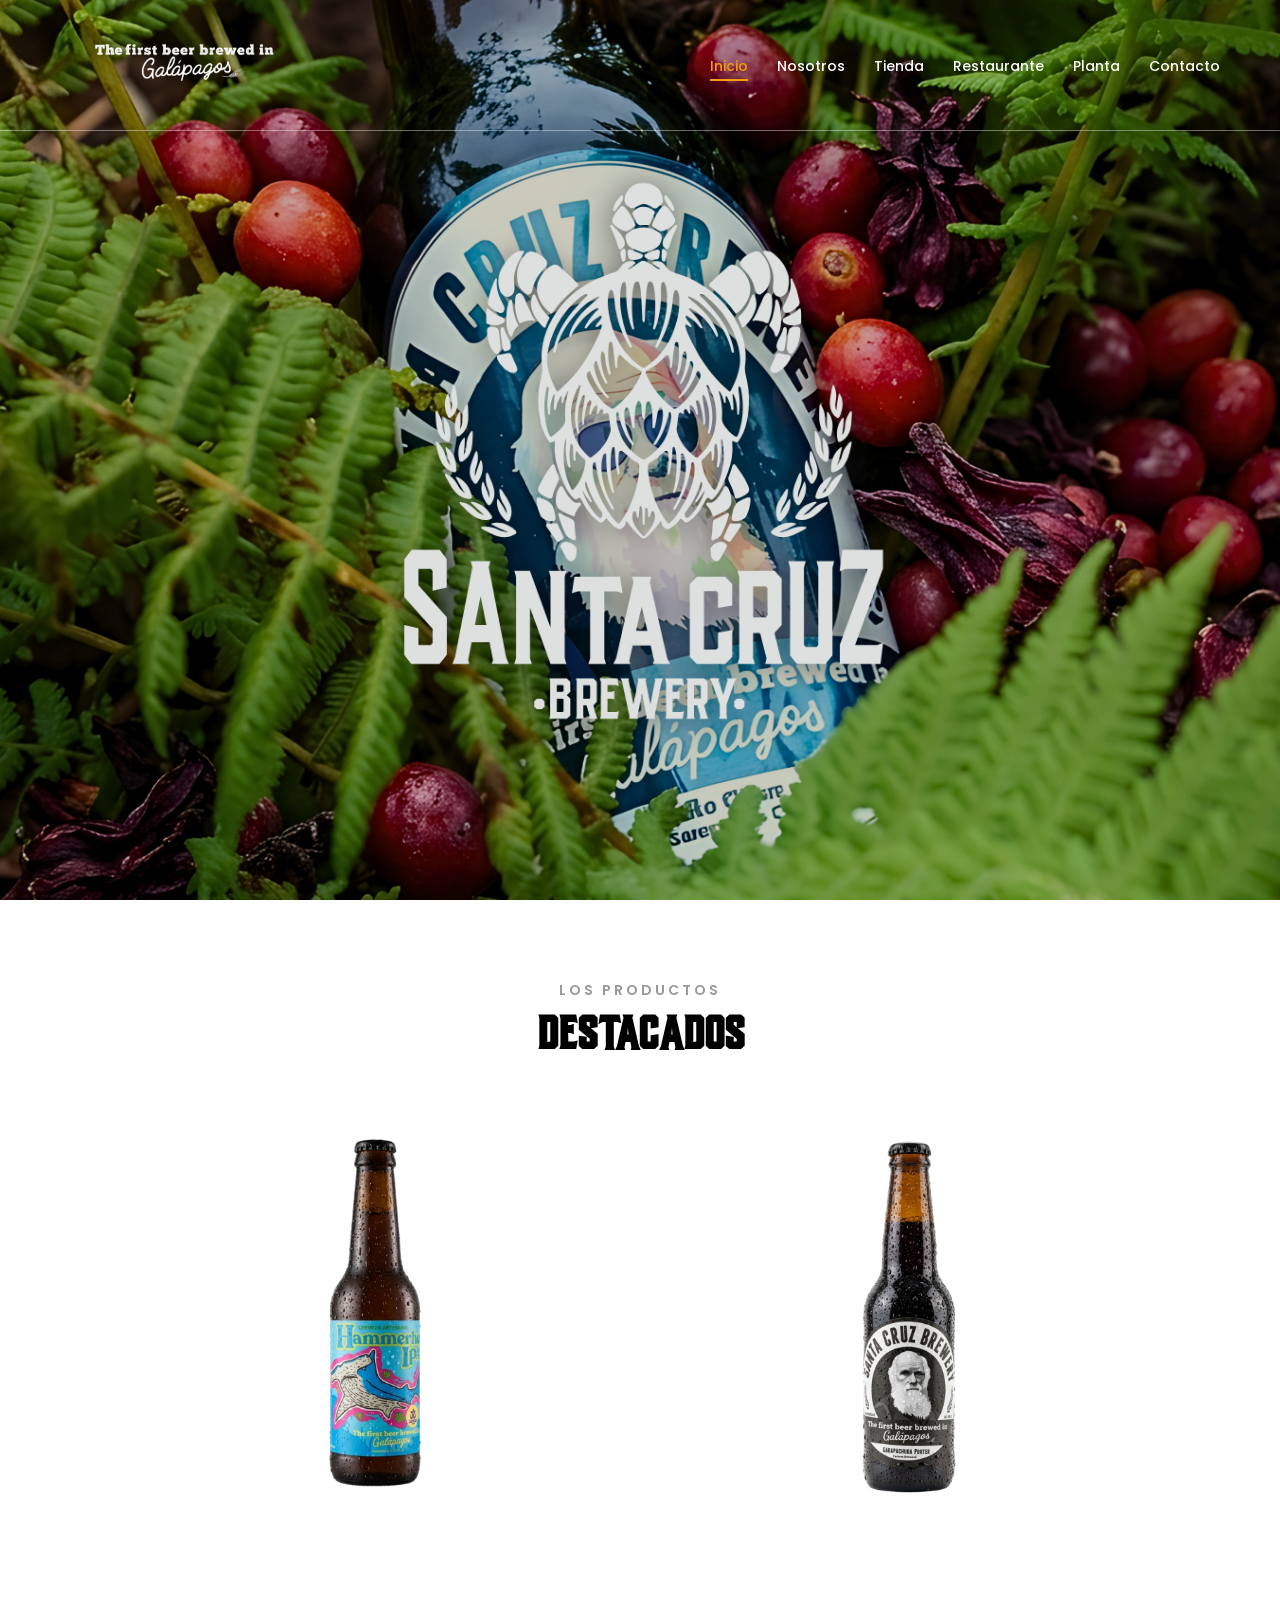
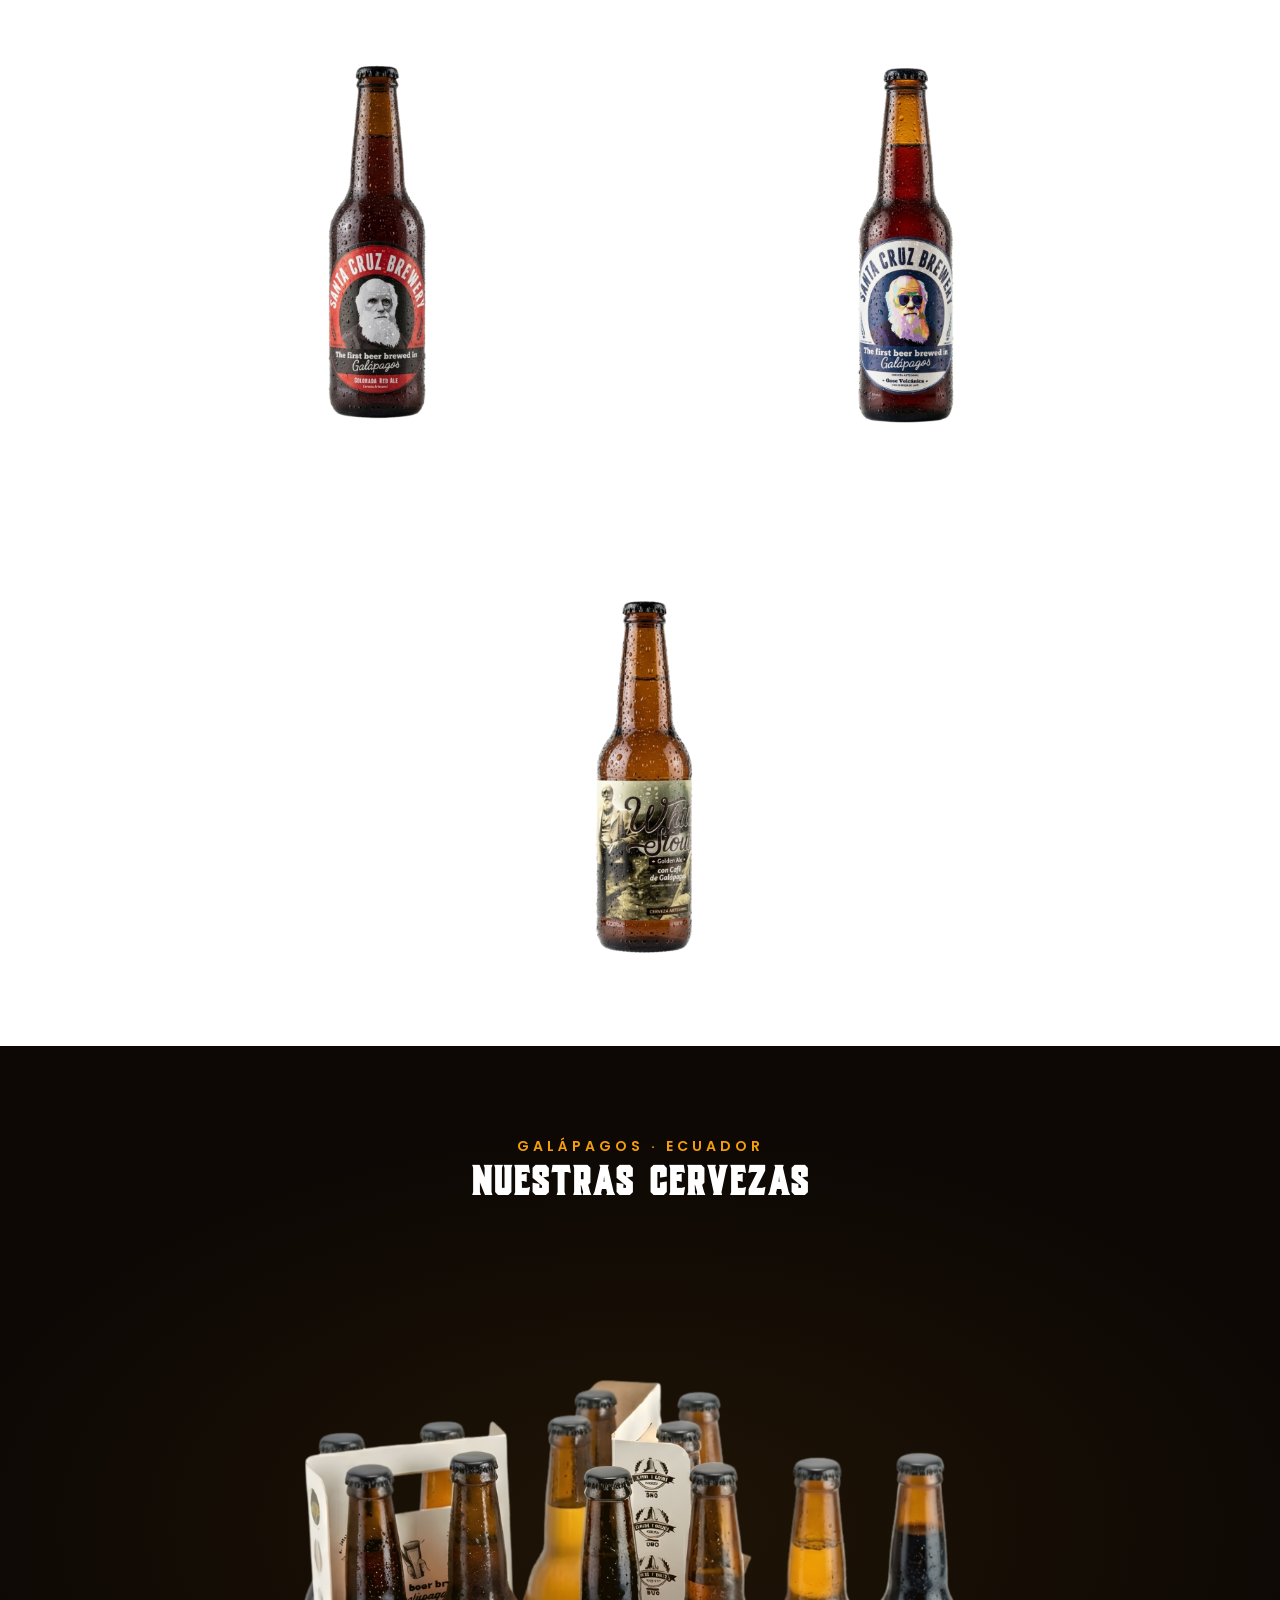
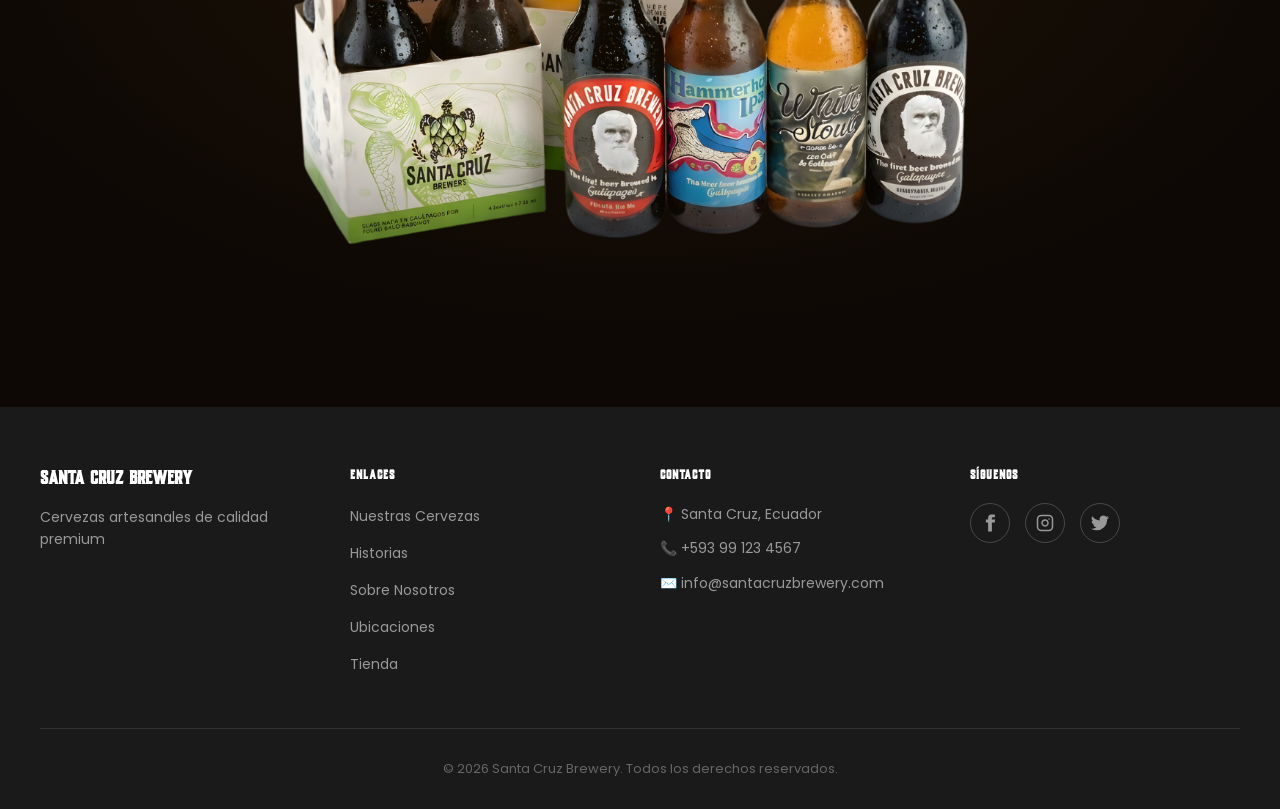
==== commit 5a81bba1: "Update fonts about the client want to see" ====
--- a/index.html
+++ b/index.html
@@ -5,7 +5,7 @@
     <meta charset="UTF-8">
     <meta name="viewport" content="width=device-width, initial-scale=1.0">
     <title>Santa Cruz Brewery</title>
-    <link href="https://fonts.googleapis.com/css2?family=Fraunces:wght@400;600;700;900&display=swap" rel="stylesheet">
+    <link href="https://fonts.googleapis.com/css2?family=Poppins:wght@300;400;500;600;700&display=swap" rel="stylesheet">
     <link rel="stylesheet" href="styles.css">
     <script>
         window.addEventListener('scroll', function () {
--- a/styles.css
+++ b/styles.css
@@ -1,3 +1,15 @@
+/* Google Fonts: Poppins for body text */
+@import url('https://fonts.googleapis.com/css2?family=Poppins:wght@300;400;500;600;700&display=swap');
+
+/* Custom font: Vhiena for headings */
+@font-face {
+    font-family: 'Vhiena';
+    src: url('assets/fonts/vhiena-regular/Vhiena Regular.otf') format('opentype');
+    font-weight: normal;
+    font-style: normal;
+    font-display: swap;
+}
+
 * {
     margin: 0;
     padding: 0;
@@ -5,14 +17,17 @@
 }
 
 body {
-    font-family: Arial, sans-serif;
+    font-family: 'Poppins', Arial, sans-serif;
 }
 
 /* Headings font */
 h1,
 h2,
-h3 {
-    font-family: 'Fraunces', serif;
+h3,
+h4,
+h5,
+h6 {
+    font-family: 'Vhiena', serif;
 }
 
 /* HEADER */
@@ -153,7 +168,7 @@
 }
 
 .hero-art-title {
-    font-family: 'Fraunces', serif;
+    font-family: 'Vhiena', serif;
     font-size: clamp(28px, 5vw, 52px);
     font-weight: 900;
     color: #ffffff;
@@ -267,7 +282,7 @@
 .featured-header h2 {
     font-size: 60px;
     font-weight: 900;
-    font-family: 'Fraunces', serif;
+    font-family: 'Vhiena', serif;
     margin-bottom: 60px;
     color: #000;
 }
@@ -677,7 +692,7 @@
     font-size: 24px;
     font-weight: 700;
     margin-bottom: 15px;
-    font-family: 'Fraunces', serif;
+    font-family: 'Vhiena', serif;
 }
 
 .footer-brand p {
@@ -802,7 +817,7 @@
 .hero-simple-content h1 {
     font-size: 80px;
     font-weight: 900;
-    font-family: 'Fraunces', serif;
+    font-family: 'Vhiena', serif;
     color: #ffffff;
     letter-spacing: -2px;
 }
@@ -842,7 +857,7 @@
 .contacto-info h2 {
     font-size: 48px;
     font-weight: 700;
-    font-family: 'Fraunces', serif;
+    font-family: 'Vhiena', serif;
     margin-bottom: 25px;
     color: #1a1a1a;
 }
@@ -898,7 +913,7 @@
 .contacto-proceso h3 {
     font-size: 18px;
     font-weight: 700;
-    font-family: 'Fraunces', serif;
+    font-family: 'Vhiena', serif;
     margin-bottom: 15px;
     color: #1a1a1a;
 }
@@ -1069,7 +1084,7 @@
 .about-text h2 {
     font-size: 42px;
     font-weight: 700;
-    font-family: 'Fraunces', serif;
+    font-family: 'Vhiena', serif;
     margin-bottom: 25px;
     color: #1a1a1a;
     line-height: 1.2;
@@ -1138,7 +1153,7 @@
 .mv-card h3 {
     font-size: 22px;
     font-weight: 500;
-    font-family: 'Fraunces', serif;
+    font-family: 'Vhiena', serif;
     color: #1a1a1a;
     line-height: 1.5;
 }
@@ -1163,7 +1178,7 @@
 .values-header h2 {
     font-size: 48px;
     font-weight: 700;
-    font-family: 'Fraunces', serif;
+    font-family: 'Vhiena', serif;
     color: #1a1a1a;
     margin-bottom: 15px;
 }
@@ -1200,7 +1215,7 @@
 .value-card h3 {
     font-size: 20px;
     font-weight: 700;
-    font-family: 'Fraunces', serif;
+    font-family: 'Vhiena', serif;
     color: #1a1a1a;
     margin-bottom: 15px;
 }
@@ -1232,7 +1247,7 @@
 .process-header h2 {
     font-size: 48px;
     font-weight: 700;
-    font-family: 'Fraunces', serif;
+    font-family: 'Vhiena', serif;
     margin-bottom: 15px;
 }
 
@@ -1270,7 +1285,7 @@
 .step-number {
     font-size: 48px;
     font-weight: 900;
-    font-family: 'Fraunces', serif;
+    font-family: 'Vhiena', serif;
     color: #f59e0b;
     opacity: 0.3;
     margin-bottom: 15px;
@@ -1309,7 +1324,7 @@
 .team-header h2 {
     font-size: 48px;
     font-weight: 700;
-    font-family: 'Fraunces', serif;
+    font-family: 'Vhiena', serif;
     color: #1a1a1a;
     margin-bottom: 15px;
 }
@@ -1347,7 +1362,7 @@
 .team-member h4 {
     font-size: 20px;
     font-weight: 700;
-    font-family: 'Fraunces', serif;
+    font-family: 'Vhiena', serif;
     color: #1a1a1a;
     margin-bottom: 5px;
 }
@@ -1385,7 +1400,7 @@
 .cta-container h2 {
     font-size: 42px;
     font-weight: 700;
-    font-family: 'Fraunces', serif;
+    font-family: 'Vhiena', serif;
     color: #ffffff;
     margin-bottom: 15px;
 }
@@ -1593,7 +1608,7 @@
 .product-info h3 {
     font-size: 20px;
     font-weight: 700;
-    font-family: 'Fraunces', serif;
+    font-family: 'Vhiena', serif;
     color: #1a1a1a;
     margin-bottom: 5px;
 }
@@ -1625,7 +1640,7 @@
 .product-price .price {
     font-size: 24px;
     font-weight: 700;
-    font-family: 'Fraunces', serif;
+    font-family: 'Vhiena', serif;
     color: #1a1a1a;
 }
 
@@ -1669,7 +1684,7 @@
 .newsletter-container h2 {
     font-size: 36px;
     font-weight: 700;
-    font-family: 'Fraunces', serif;
+    font-family: 'Vhiena', serif;
     color: #ffffff;
     margin-bottom: 15px;
 }
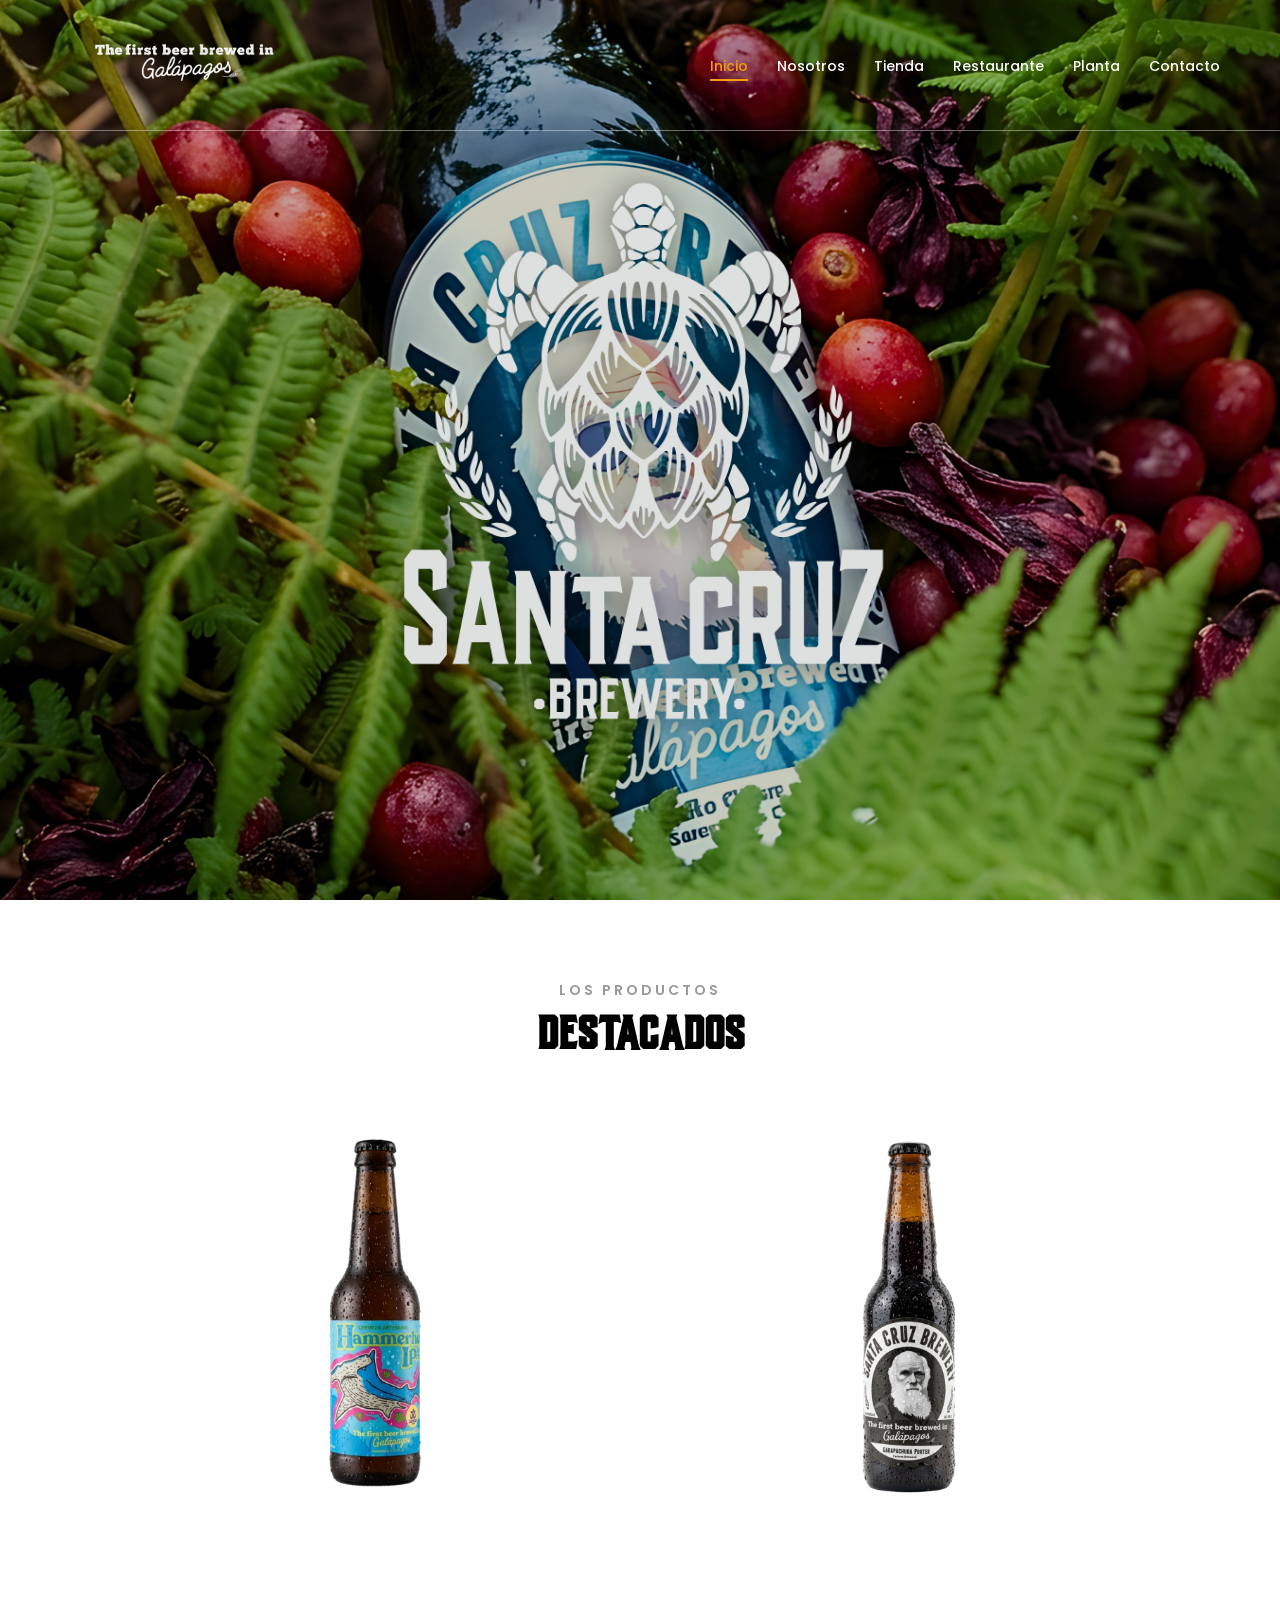
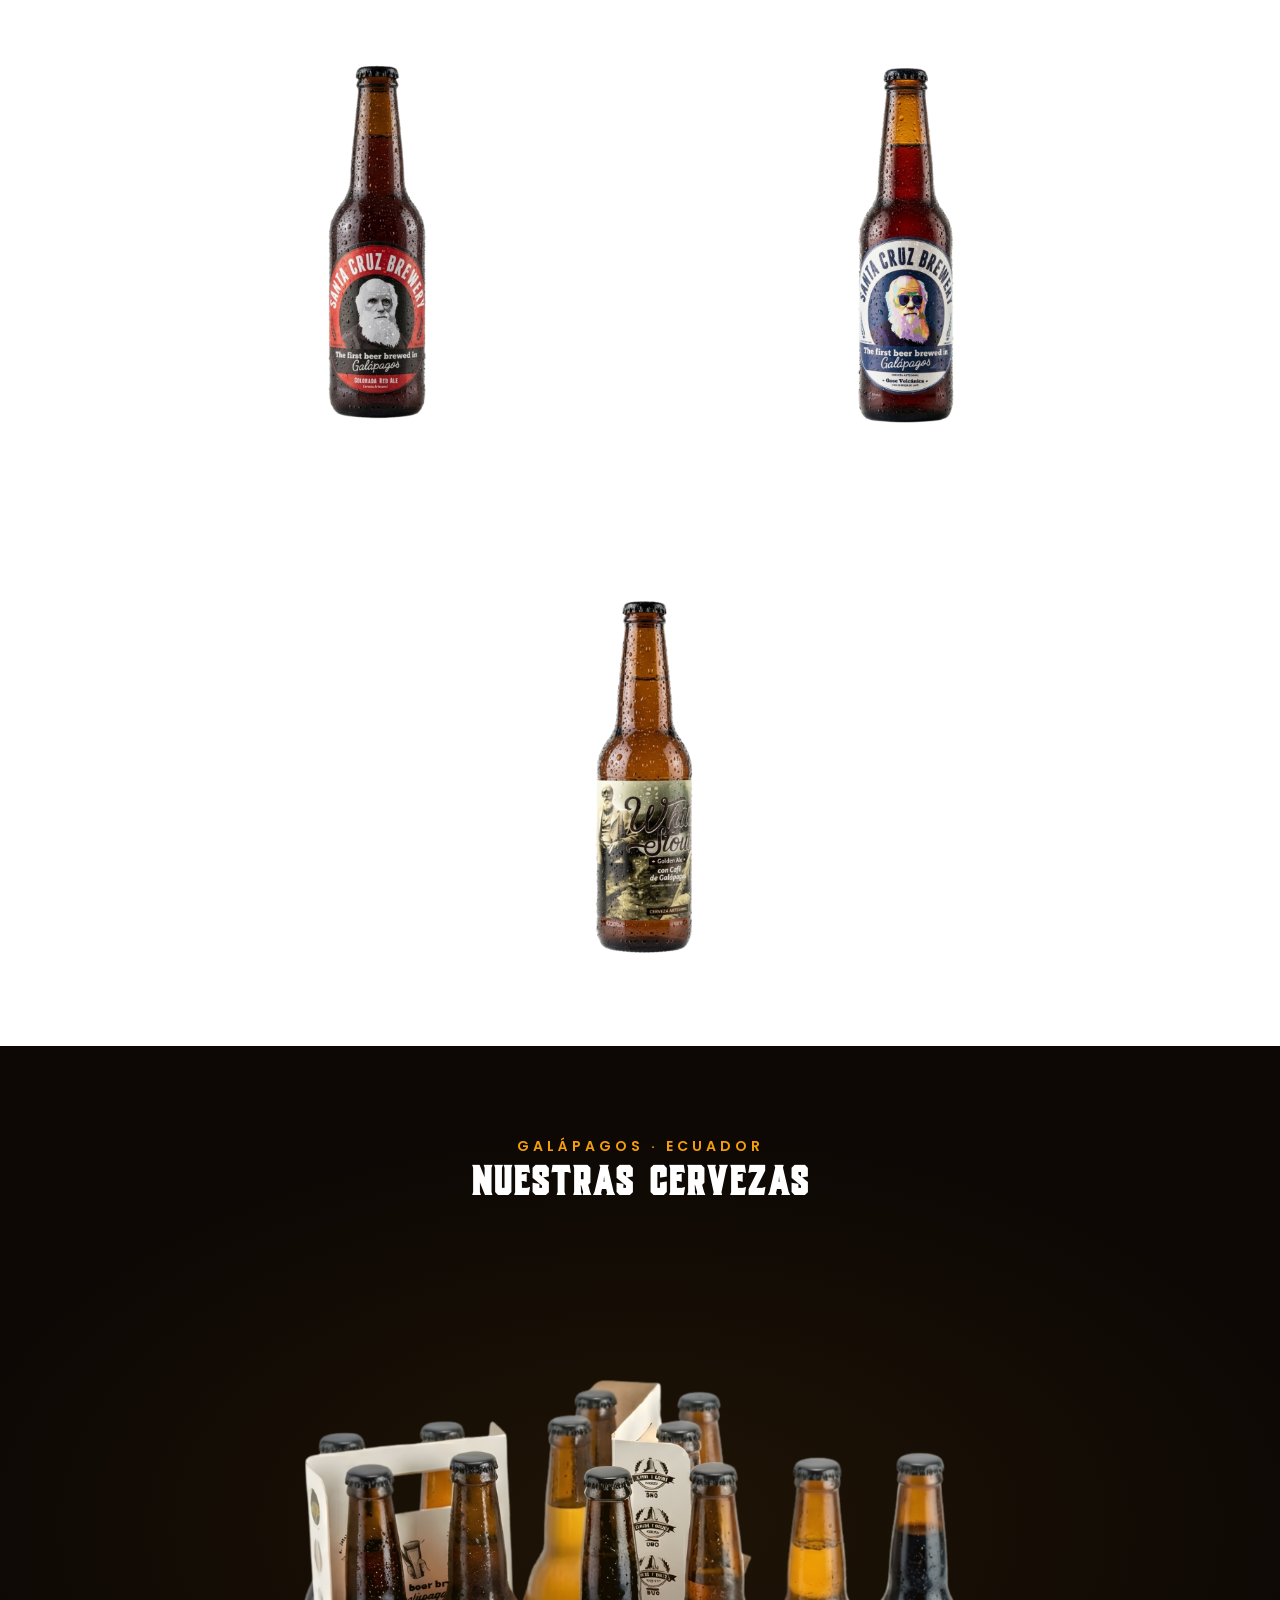
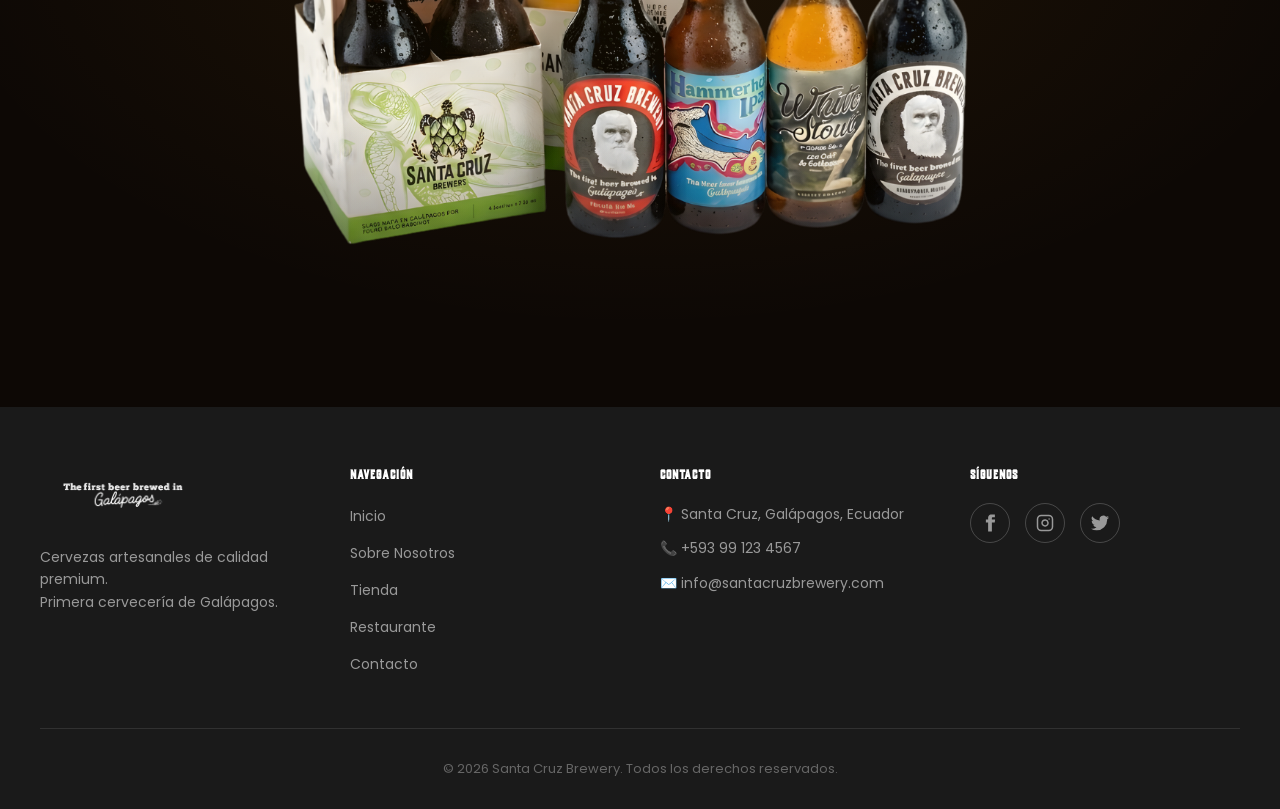
==== commit 2b0544b9: "Unificación footer" ====
--- a/index.html
+++ b/index.html
@@ -5,7 +5,8 @@
     <meta charset="UTF-8">
     <meta name="viewport" content="width=device-width, initial-scale=1.0">
     <title>Santa Cruz Brewery</title>
-    <link href="https://fonts.googleapis.com/css2?family=Poppins:wght@300;400;500;600;700&display=swap" rel="stylesheet">
+    <link href="https://fonts.googleapis.com/css2?family=Poppins:wght@300;400;500;600;700&display=swap"
+        rel="stylesheet">
     <link rel="stylesheet" href="styles.css">
     <script>
         window.addEventListener('scroll', function () {
@@ -182,23 +183,24 @@
     <footer class="footer">
         <div class="footer-container">
             <div class="footer-brand">
-                <h3>Santa Cruz Brewery</h3>
-                <p>Cervezas artesanales de calidad premium</p>
+                <img src="assets/images/firstwhite.png" alt="Santa Cruz Brewery"
+                    style="height:60px; margin-bottom:12px;">
+                <p>Cervezas artesanales de calidad premium.<br>Primera cervecería de Galápagos.</p>
             </div>
             <div class="footer-links">
-                <h4>Enlaces</h4>
+                <h4>Navegación</h4>
                 <ul>
-                    <li><a href="#">Nuestras Cervezas</a></li>
-                    <li><a href="#">Historias</a></li>
-                    <li><a href="#">Sobre Nosotros</a></li>
-                    <li><a href="#">Ubicaciones</a></li>
-                    <li><a href="#">Tienda</a></li>
+                    <li><a href="index.html">Inicio</a></li>
+                    <li><a href="sobre-nosotros.html">Sobre Nosotros</a></li>
+                    <li><a href="tienda.html">Tienda</a></li>
+                    <li><a href="restaurante.html">Restaurante</a></li>
+                    <li><a href="contacto.html">Contacto</a></li>
                 </ul>
             </div>
             <div class="footer-contact">
                 <h4>Contacto</h4>
                 <ul>
-                    <li>📍 Santa Cruz, Ecuador</li>
+                    <li>📍 Santa Cruz, Galápagos, Ecuador</li>
                     <li>📞 +593 99 123 4567</li>
                     <li>✉️ info@santacruzbrewery.com</li>
                 </ul>
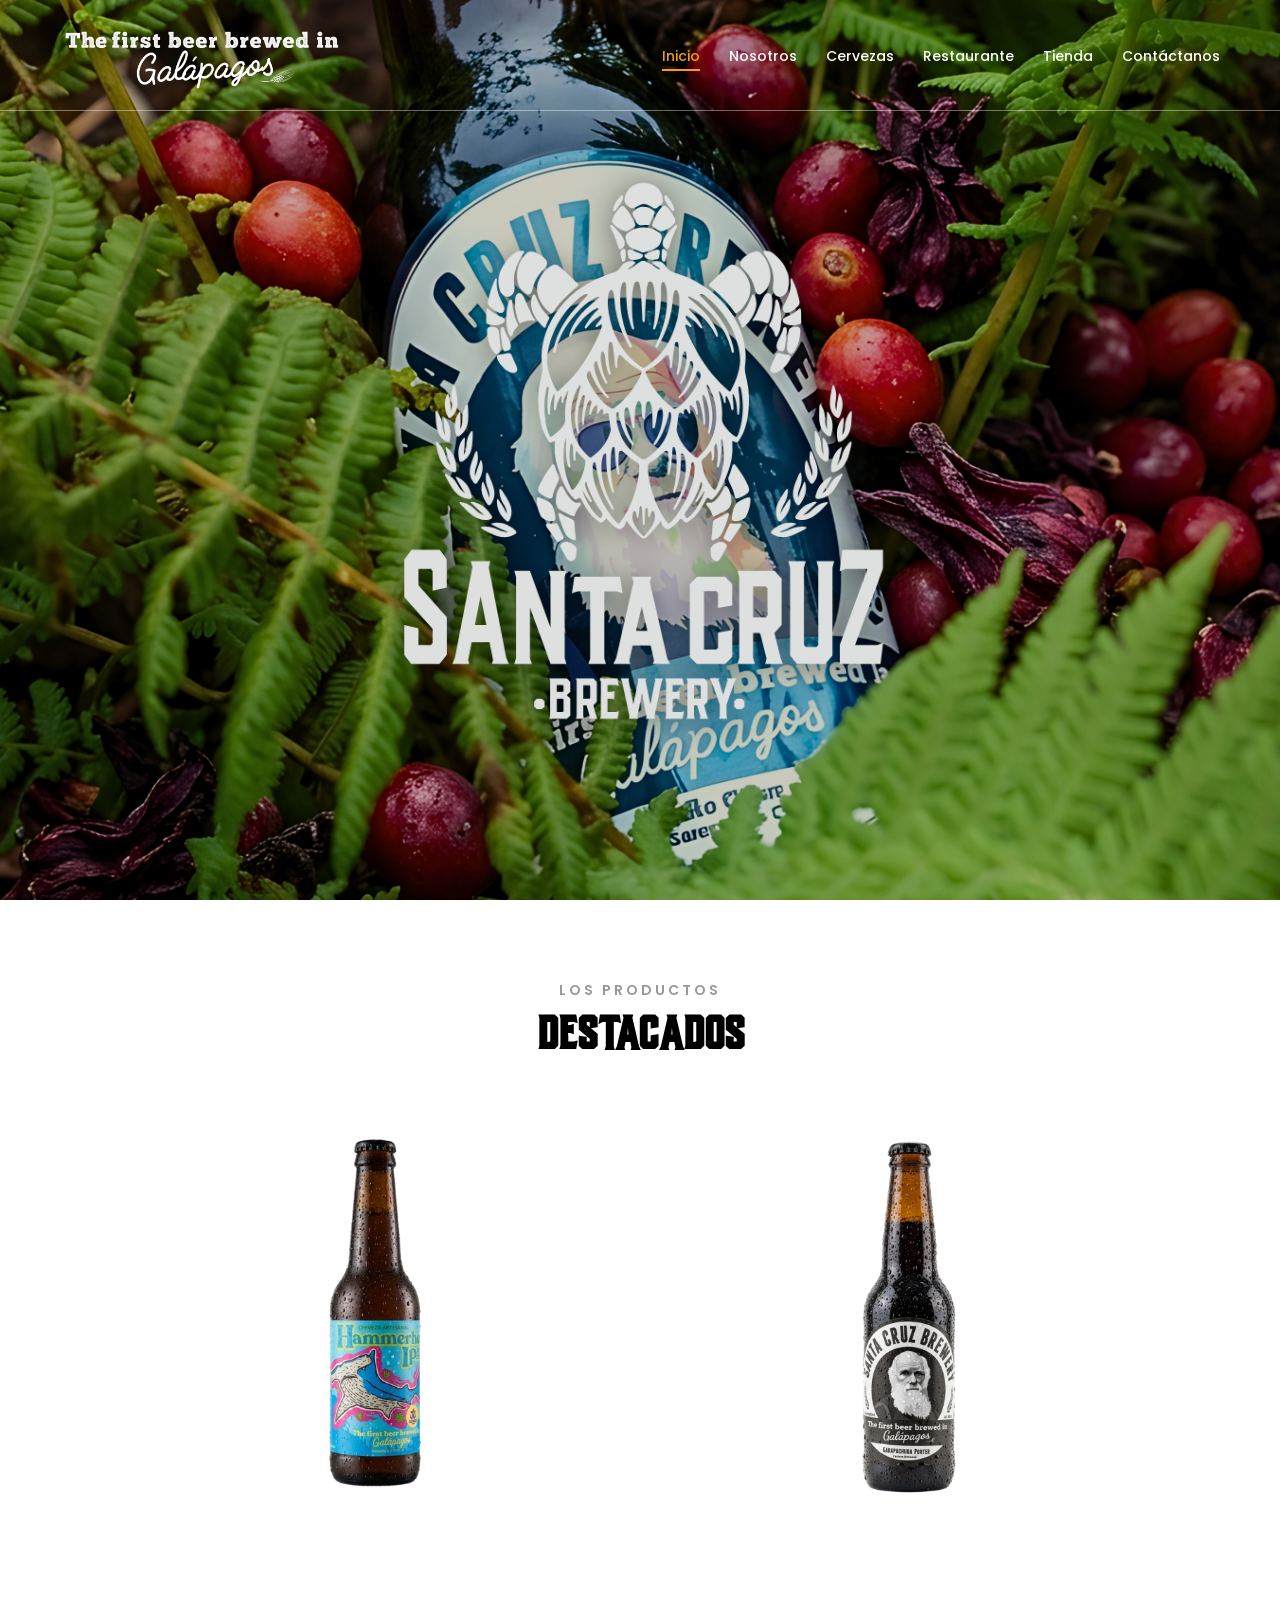
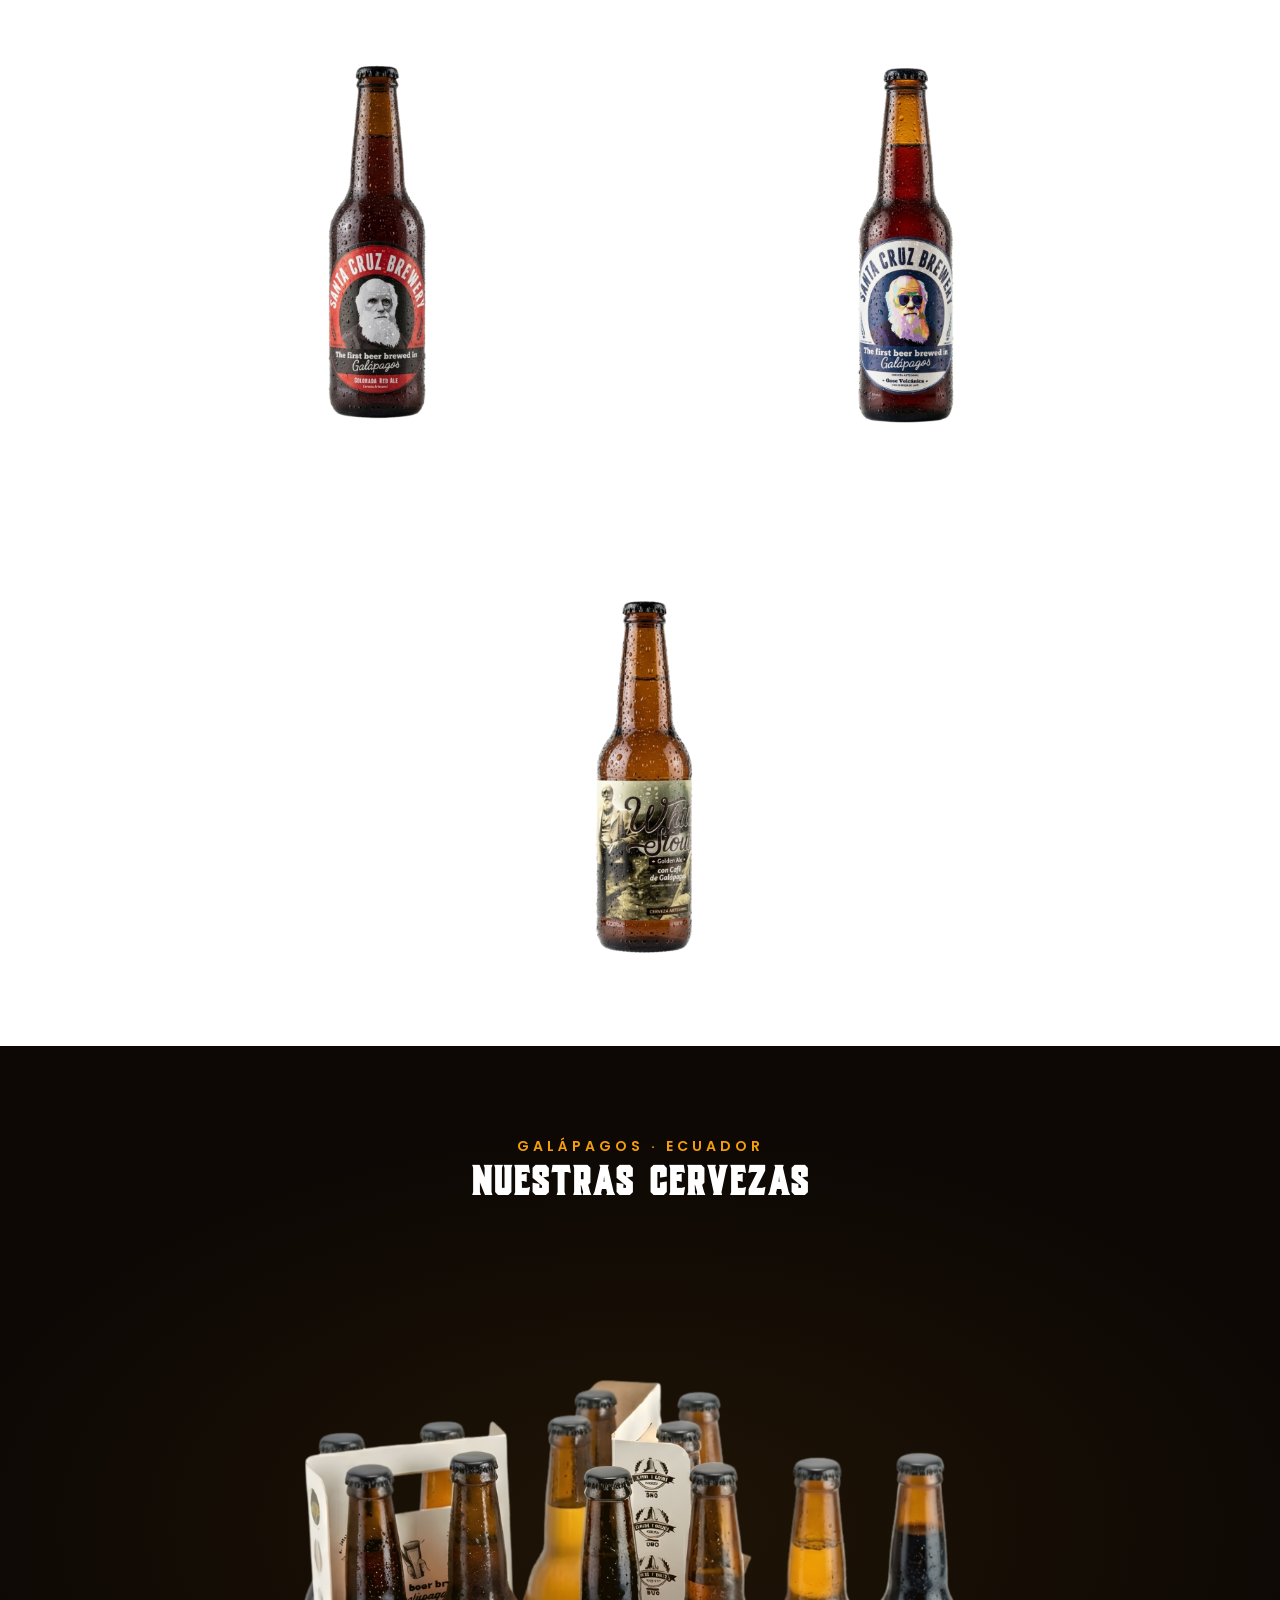
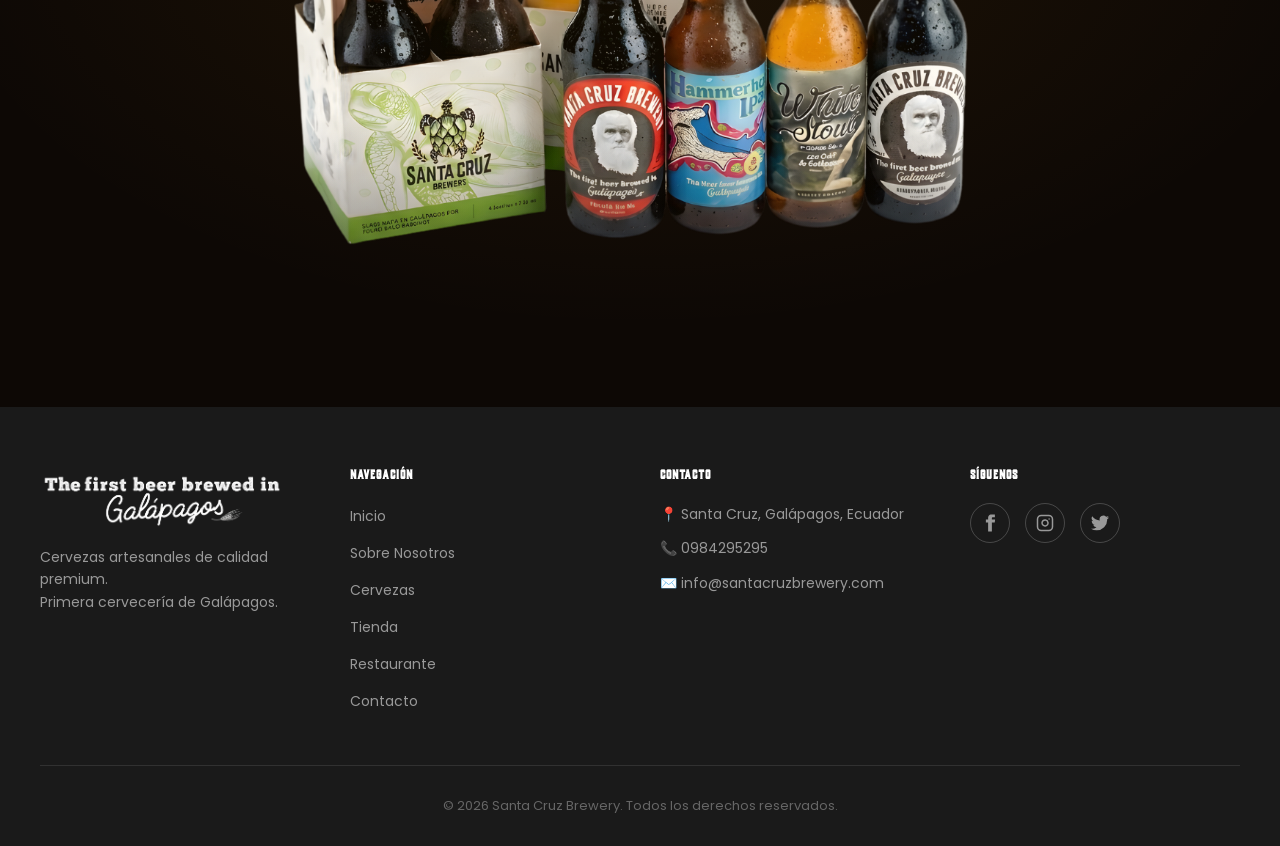
==== commit f24eea95: "Nuevos cambios globales" ====
--- a/index.html
+++ b/index.html
@@ -5,7 +5,7 @@
     <meta charset="UTF-8">
     <meta name="viewport" content="width=device-width, initial-scale=1.0">
     <title>Santa Cruz Brewery</title>
-    <link href="https://fonts.googleapis.com/css2?family=Poppins:wght@300;400;500;600;700&display=swap"
+    <link href="https://fonts.googleapis.com/css2?family=Poppins:wght@300;400;500;600;700&amp;display=swap"
         rel="stylesheet">
     <link rel="stylesheet" href="styles.css">
     <script>
@@ -36,10 +36,12 @@
                 menuToggle.addEventListener('click', function () {
                     menu.classList.toggle('active');
                     menuToggle.classList.toggle('active');
+                    menuToggle.setAttribute('aria-expanded', menu.classList.contains('active'));
                 });
             }
         });
     </script>
+</head>
 
 <body>
 
@@ -53,13 +55,13 @@
             <nav class="menu">
                 <a href="index.html" class="active">Inicio</a>
                 <a href="sobre-nosotros.html">Nosotros</a>
+                <a href="cervezas.html">Cervezas</a>
+                <a href="restaurante.html">Restaurante</a>
                 <a href="tienda.html">Tienda</a>
-                <a href="restaurante.html">Restaurante</a>
-                <a href="#">Planta</a>
-                <a href="contacto.html">Contacto</a>
+                <a href="contacto.html">Contáctanos</a>
             </nav>
 
-            <button class="menu-toggle" aria-label="Menu">
+            <button class="menu-toggle" type="button" aria-label="Abrir menú" aria-expanded="false">
                 <span></span>
                 <span></span>
                 <span></span>
@@ -80,78 +82,68 @@
         <ul class="products-list js-products-list">
 
             <li class="products-item has-glass js-products-item js-shelf-item">
-                <a class="products-item-link" href="">
+                <a class="products-item-link" href="cervezas.html#hazy-ipa" aria-label="Ver descripción de Hazy IPA">
                     <figure class="products-item-art products-item-art--bottle">
-                        <!-- <img class="products-item-art-image" src="https://www.firestonewalker.com/wp-content/uploads/2025/12/FW_DBA_PDP_Render_Working.png" lazy="loading" alt="DBA"> -->
-                        <img class="products-item-art-image" src="assets/images/ipabotella.png" lazy="loading"
-                            alt="DBA">
-
-                        <picture class="products-item-art-glass">
-                            <!-- <img class="products-item-art-glass-image" src="https://www.firestonewalker.com/wp-content/uploads/2020/04/DBA_beer-glass-pdp-render-4.png" lazy="loading" alt=""> -->
-                            <img class="products-item-art-glass-image" src="assets/images/ipacopa.png" lazy="loading"
-                                alt="">
-                        </picture>
-                    </figure>
-                </a>
-            </li>
-
-            <li class="products-item has-glass js-products-item js-shelf-item">
-                <a class="products-item-link" href="">
+                        <img class="products-item-art-image" src="assets/images/ipabotella.png" loading="lazy"
+                            alt="Botella de cerveza IPA">
+
+                        <picture class="products-item-art-glass">
+                            <img class="products-item-art-glass-image" src="assets/images/ipacopa.png" loading="lazy"
+                                alt="Copa de cerveza IPA">
+                        </picture>
+                    </figure>
+                </a>
+            </li>
+
+            <li class="products-item has-glass js-products-item js-shelf-item">
+                <a class="products-item-link" href="cervezas.html#porter" aria-label="Ver descripción de Porter">
                     <figure class="products-item-art products-item-art--can">
-                        <!-- <img class="products-item-art-image" src="https://www.firestonewalker.com/wp-content/uploads/2025/12/FW_Union_Jack_PDP-Renders.png" lazy="loading" alt="Union Jack"> -->
-                        <img class="products-item-art-image" src="assets/images/poterbotella.png" lazy="loading"
-                            alt="Union Jack">
-
-                        <picture class="products-item-art-glass">
-                            <!-- <img class="products-item-art-glass-image" src="https://www.firestonewalker.com/wp-content/uploads/2025/02/8ZERO5_beer-glass-pdp-render.png" lazy="loading" alt=""> -->
-                            <img class="products-item-art-glass-image" src="assets/images/potercopa.png" lazy="loading"
-                                alt="">
-                        </picture>
-                    </figure>
-                </a>
-            </li>
-
-            <li class="products-item has-glass js-products-item js-shelf-item">
-                <a class="products-item-link" href="">
+                        <img class="products-item-art-image" src="assets/images/poterbotella.png" loading="lazy"
+                            alt="Botella de cerveza Porter">
+
+                        <picture class="products-item-art-glass">
+                            <img class="products-item-art-glass-image" src="assets/images/potercopa.png" loading="lazy"
+                                alt="Copa de cerveza Porter">
+                        </picture>
+                    </figure>
+                </a>
+            </li>
+
+            <li class="products-item has-glass js-products-item js-shelf-item">
+                <a class="products-item-link" href="cervezas.html#red-ale" aria-label="Ver descripción de Red Ale">
                     <figure class="products-item-art products-item-art--can">
-                        <!-- <img class="products-item-art-image" src="https://www.firestonewalker.com/wp-content/uploads/2025/12/FW_Pivo_PDP-Renders.png" lazy="loading" alt="Pivo"> -->
-                        <img class="products-item-art-image" src="assets/images/redalebotella.png" lazy="loading"
-                            alt="Pivo">
-
-                        <picture class="products-item-art-glass">
-                            <!-- <img class="products-item-art-glass-image" src="https://www.firestonewalker.com/wp-content/uploads/2022/09/Cal-Poly_beer-glass-pdp-render.png" lazy="loading" alt=""> -->
-                            <img class="products-item-art-glass-image" src="assets/images/redalecopa.png" lazy="loading"
-                                alt="">
-                        </picture>
-                    </figure>
-                </a>
-            </li>
-            <li class="products-item has-glass js-products-item js-shelf-item">
-                <a class="products-item-link" href="">
+                        <img class="products-item-art-image" src="assets/images/redalebotella.png" loading="lazy"
+                            alt="Botella de cerveza Red Ale">
+
+                        <picture class="products-item-art-glass">
+                            <img class="products-item-art-glass-image" src="assets/images/redalecopa.png" loading="lazy"
+                                alt="Copa de cerveza Red Ale">
+                        </picture>
+                    </figure>
+                </a>
+            </li>
+            <li class="products-item has-glass js-products-item js-shelf-item">
+                <a class="products-item-link" href="cervezas.html#volcanica" aria-label="Ver descripción de Volcánica">
                     <figure class="products-item-art products-item-art--can">
-                        <!-- <img class="products-item-art-image" src="https://www.firestonewalker.com/wp-content/uploads/2025/12/FW_Pivo_PDP-Renders.png" lazy="loading" alt="Pivo"> -->
-                        <img class="products-item-art-image" src="assets/images/volcanicabotella.png" lazy="loading"
-                            alt="Pivo">
-
-                        <picture class="products-item-art-glass">
-                            <!-- <img class="products-item-art-glass-image" src="https://www.firestonewalker.com/wp-content/uploads/2022/09/Cal-Poly_beer-glass-pdp-render.png" lazy="loading" alt=""> -->
+                        <img class="products-item-art-image" src="assets/images/volcanicabotella.png" loading="lazy"
+                            alt="Botella de cerveza Volcánica">
+
+                        <picture class="products-item-art-glass">
                             <img class="products-item-art-glass-image" src="assets/images/volcanicacopa.png"
-                                lazy="loading" alt="">
-                        </picture>
-                    </figure>
-                </a>
-            </li>
-            <li class="products-item has-glass js-products-item js-shelf-item">
-                <a class="products-item-link" href="">
+                                loading="lazy" alt="Copa de cerveza Volcánica">
+                        </picture>
+                    </figure>
+                </a>
+            </li>
+            <li class="products-item has-glass js-products-item js-shelf-item">
+                <a class="products-item-link" href="cervezas.html#white-stout" aria-label="Ver descripción de White Stout">
                     <figure class="products-item-art products-item-art--can">
-                        <!-- <img class="products-item-art-image" src="https://www.firestonewalker.com/wp-content/uploads/2025/12/FW_Pivo_PDP-Renders.png" lazy="loading" alt="Pivo"> -->
-                        <img class="products-item-art-image" src="assets/images/whitestoutbotella.png" lazy="loading"
-                            alt="Pivo">
-
-                        <picture class="products-item-art-glass">
-                            <!-- <img class="products-item-art-glass-image" src="https://www.firestonewalker.com/wp-content/uploads/2022/09/Cal-Poly_beer-glass-pdp-render.png" lazy="loading" alt=""> -->
+                        <img class="products-item-art-image" src="assets/images/whitestoutbotella.png" loading="lazy"
+                            alt="Botella de cerveza White Stout">
+
+                        <picture class="products-item-art-glass">
                             <img class="products-item-art-glass-image" src="assets/images/whitestoutcopa.png"
-                                lazy="loading" alt="">
+                                loading="lazy" alt="Copa de cerveza White Stout">
                         </picture>
                     </figure>
                 </a>
@@ -159,15 +151,15 @@
 
         </ul>
 
-        <button class="carousel-arrow carousel-arrow--prev" aria-label="Previous">&#8249;</button>
-        <button class="carousel-arrow carousel-arrow--next" aria-label="Next">&#8250;</button>
+        <button class="carousel-arrow carousel-arrow--prev" type="button" aria-label="Producto anterior">&#8249;</button>
+        <button class="carousel-arrow carousel-arrow--next" type="button" aria-label="Producto siguiente">&#8250;</button>
 
         <div class="carousel-dots">
-            <span class="dot active"></span>
-            <span class="dot"></span>
-            <span class="dot"></span>
-            <span class="dot"></span>
-            <span class="dot"></span>
+            <button class="dot active" type="button" aria-label="Ver producto 1"></button>
+            <button class="dot" type="button" aria-label="Ver producto 2"></button>
+            <button class="dot" type="button" aria-label="Ver producto 3"></button>
+            <button class="dot" type="button" aria-label="Ver producto 4"></button>
+            <button class="dot" type="button" aria-label="Ver producto 5"></button>
         </div>
 
     </section>
@@ -192,6 +184,7 @@
                 <ul>
                     <li><a href="index.html">Inicio</a></li>
                     <li><a href="sobre-nosotros.html">Sobre Nosotros</a></li>
+                    <li><a href="cervezas.html">Cervezas</a></li>
                     <li><a href="tienda.html">Tienda</a></li>
                     <li><a href="restaurante.html">Restaurante</a></li>
                     <li><a href="contacto.html">Contacto</a></li>
@@ -201,7 +194,7 @@
                 <h4>Contacto</h4>
                 <ul>
                     <li>📍 Santa Cruz, Galápagos, Ecuador</li>
-                    <li>📞 +593 99 123 4567</li>
+                    <li>📞 0984295295</li>
                     <li>✉️ info@santacruzbrewery.com</li>
                 </ul>
             </div>
@@ -263,17 +256,24 @@
                 }
             }
 
+            dots.forEach((dot, index) => {
+                dot.addEventListener('click', function () {
+                    currentIndex = index;
+                    showProduct(currentIndex);
+                });
+            });
+
             // Only initialize carousel on mobile
             if (window.innerWidth <= 768 && products.length > 0) {
                 showProduct(currentIndex);
 
                 // Button navigation
-                prevBtn.addEventListener('click', function () {
+                prevBtn?.addEventListener('click', function () {
                     currentIndex = (currentIndex - 1 + products.length) % products.length;
                     showProduct(currentIndex);
                 });
 
-                nextBtn.addEventListener('click', function () {
+                nextBtn?.addEventListener('click', function () {
                     currentIndex = (currentIndex + 1) % products.length;
                     showProduct(currentIndex);
                 });
@@ -308,4 +308,4 @@
 
 </body>
 
-</html>+</html>
--- a/styles.css
+++ b/styles.css
@@ -1,6 +1,3 @@
-/* Google Fonts: Poppins for body text */
-@import url('https://fonts.googleapis.com/css2?family=Poppins:wght@300;400;500;600;700&display=swap');
-
 /* Custom font: Vhiena for headings */
 @font-face {
     font-family: 'Vhiena';
@@ -80,7 +77,7 @@
 }
 
 .logo-img {
-    height: 90px;
+    height: 70px;
     width: auto;
     object-fit: contain;
     transition: transform 0.3s ease, opacity 0.3s ease;
@@ -92,11 +89,24 @@
 }
 
 /* Logo swap: dark header → white logo, scrolled (white) header → color logo */
-.logo-img--dark   { display: block; }   /* firstwhite.png - visible on dark header */
-.logo-img--light  { display: none;  }   /* First.png      - hidden on dark header  */
-
-.header.scrolled .logo-img--dark  { display: none;  }
-.header.scrolled .logo-img--light { display: block; }
+.logo-img--dark {
+    display: block;
+}
+
+/* firstwhite.png - visible on dark header */
+.logo-img--light {
+    display: none;
+}
+
+/* First.png      - hidden on dark header  */
+
+.header.scrolled .logo-img--dark {
+    display: none;
+}
+
+.header.scrolled .logo-img--light {
+    display: block;
+}
 
 /* Menu */
 
@@ -200,6 +210,7 @@
     .hero-art-image {
         height: 70vh;
     }
+
     .hero-art-content {
         padding: 80px 40px 20px;
     }
@@ -211,9 +222,11 @@
         display: grid;
         grid-template-rows: auto 1fr;
     }
+
     .hero-art-image {
         height: 88vh;
     }
+
     .hero-art-content {
         padding: 90px 60px 0;
     }
@@ -454,6 +467,8 @@
 }
 
 .carousel-dots .dot {
+    padding: 0;
+    border: 0;
     width: 8px;
     height: 8px;
     border-radius: 50%;
@@ -515,12 +530,14 @@
         right: -75px !important;
         top: 50% !important;
         transform: translateY(-50%) !important;
-        z-index: 1; /* Keep it securely behind the bottle */
+        z-index: 1;
+        /* Keep it securely behind the bottle */
     }
 
     .products-item-art-image {
         height: 320px;
-        z-index: 2; /* Bottle stays in front */
+        z-index: 2;
+        /* Bottle stays in front */
     }
 
     .products-item-art-glass-image {
@@ -540,6 +557,10 @@
 
 /* Menu Responsive */
 @media (max-width: 768px) {
+    .logo-img {
+        height: 90px;
+    }
+
     .container {
         padding: 15px;
     }
@@ -701,6 +722,11 @@
     line-height: 1.6;
 }
 
+.footer-logo {
+    height: 100px;
+    margin-bottom: 12px;
+}
+
 .footer-links h4,
 .footer-contact h4,
 .footer-social h4 {
@@ -1782,6 +1808,157 @@
     }
 }
 
+/* BEERS PAGE */
+
+.hero-beers {
+    background:
+        linear-gradient(rgba(13, 8, 5, 0.72), rgba(13, 8, 5, 0.82)),
+        url("assets/images/Todas.png") center 42% / cover no-repeat;
+}
+
+.beers-page {
+    background: #f5f1eb;
+}
+
+.beer-detail {
+    max-width: 1200px;
+    min-height: 620px;
+    margin: 0 auto;
+    padding: 90px 60px;
+    display: grid;
+    grid-template-columns: minmax(0, 1.1fr) minmax(320px, 0.9fr);
+    align-items: center;
+    gap: 70px;
+    border-bottom: 1px solid rgba(26, 26, 26, 0.12);
+    scroll-margin-top: 110px;
+}
+
+.beer-detail--reverse .beer-detail-art {
+    order: 2;
+}
+
+.beer-detail-art {
+    min-height: 450px;
+    display: flex;
+    align-items: center;
+    justify-content: center;
+    position: relative;
+}
+
+.beer-detail-art::before {
+    content: '';
+    position: absolute;
+    width: 390px;
+    height: 390px;
+    border-radius: 50%;
+    background: rgba(245, 158, 11, 0.14);
+}
+
+.beer-detail-art img {
+    width: min(58%, 360px);
+    height: 430px;
+    object-fit: contain;
+    position: relative;
+    z-index: 1;
+    filter: drop-shadow(0 18px 20px rgba(0, 0, 0, 0.18));
+}
+
+.beer-detail-art img + img {
+    margin-left: -100px;
+    z-index: 0;
+}
+
+.beer-detail-content {
+    position: relative;
+}
+
+.beer-detail-number {
+    display: block;
+    margin-bottom: 22px;
+    color: rgba(26, 26, 26, 0.18);
+    font-family: 'Vhiena', serif;
+    font-size: 76px;
+    line-height: 0.8;
+}
+
+.beer-detail-style {
+    margin-bottom: 8px;
+    color: #d97706;
+    font-size: 14px;
+    font-weight: 700;
+    letter-spacing: 3px;
+    text-transform: uppercase;
+}
+
+.beer-detail-content h2 {
+    margin-bottom: 24px;
+    color: #1a1a1a;
+    font-size: clamp(42px, 6vw, 72px);
+    line-height: 1;
+    text-transform: uppercase;
+}
+
+.beer-detail-content > p:last-child {
+    max-width: 520px;
+    color: #555;
+    font-size: 18px;
+    line-height: 1.8;
+}
+
+@media (max-width: 900px) {
+    .beer-detail {
+        min-height: auto;
+        padding: 70px 30px;
+        grid-template-columns: 1fr;
+        gap: 20px;
+    }
+
+    .beer-detail--reverse .beer-detail-art {
+        order: 0;
+    }
+
+    .beer-detail-art {
+        min-height: 370px;
+    }
+
+    .beer-detail-art img {
+        height: 350px;
+    }
+}
+
+@media (max-width: 480px) {
+    .beer-detail {
+        padding: 60px 20px;
+        scroll-margin-top: 90px;
+    }
+
+    .beer-detail-art {
+        min-height: 300px;
+    }
+
+    .beer-detail-art::before {
+        width: 260px;
+        height: 260px;
+    }
+
+    .beer-detail-art img {
+        width: 64%;
+        height: 285px;
+    }
+
+    .beer-detail-art img + img {
+        margin-left: -80px;
+    }
+
+    .beer-detail-number {
+        font-size: 58px;
+    }
+
+    .beer-detail-content > p:last-child {
+        font-size: 16px;
+    }
+}
+
 /* RESTAURANTE MENU VIEWER */
 .restaurant-menu-viewer {
     padding: 80px 20px;
@@ -1802,9 +1979,19 @@
     transform: translateY(50px);
 }
 
+.pdf-container object {
+    display: block;
+    border: 0;
+}
+
+.pdf-container p {
+    padding: 40px;
+    text-align: center;
+}
+
 @keyframes slideUpPdf {
     to {
         opacity: 1;
         transform: translateY(0);
     }
-}+}
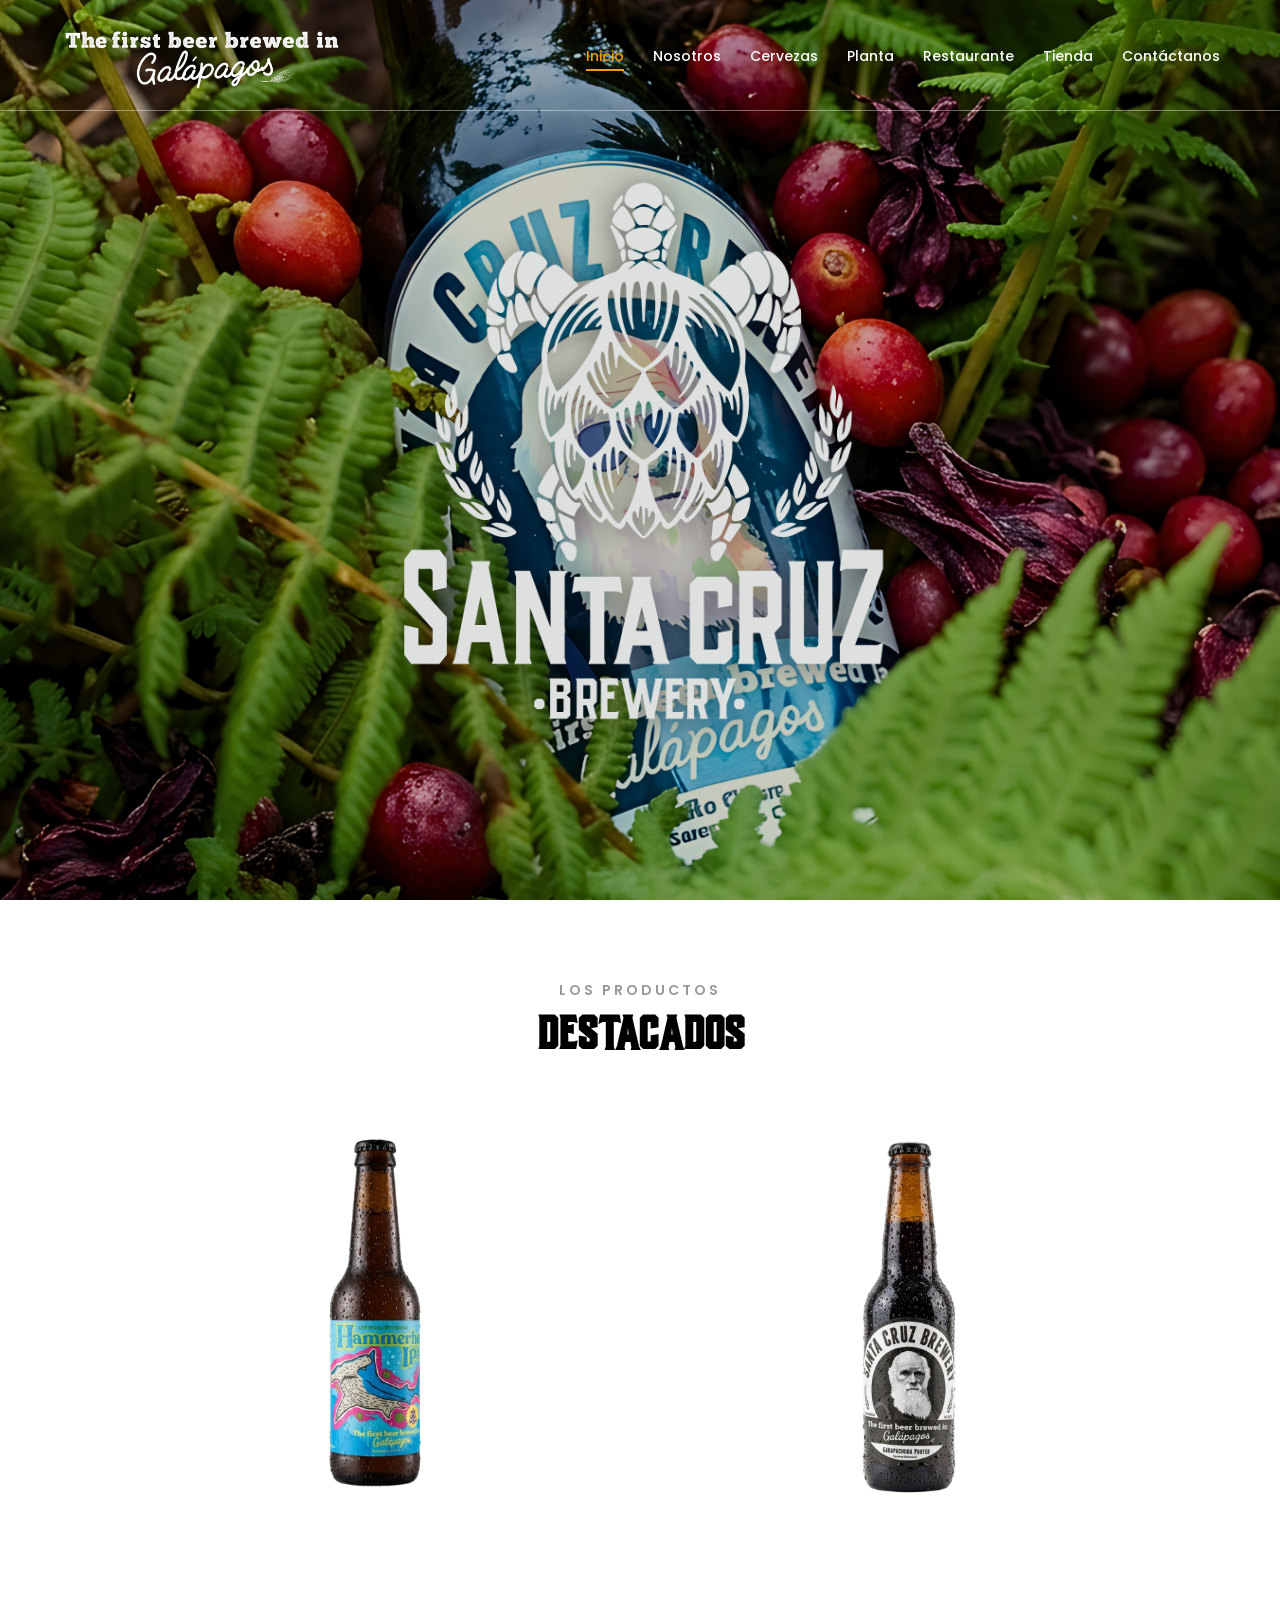
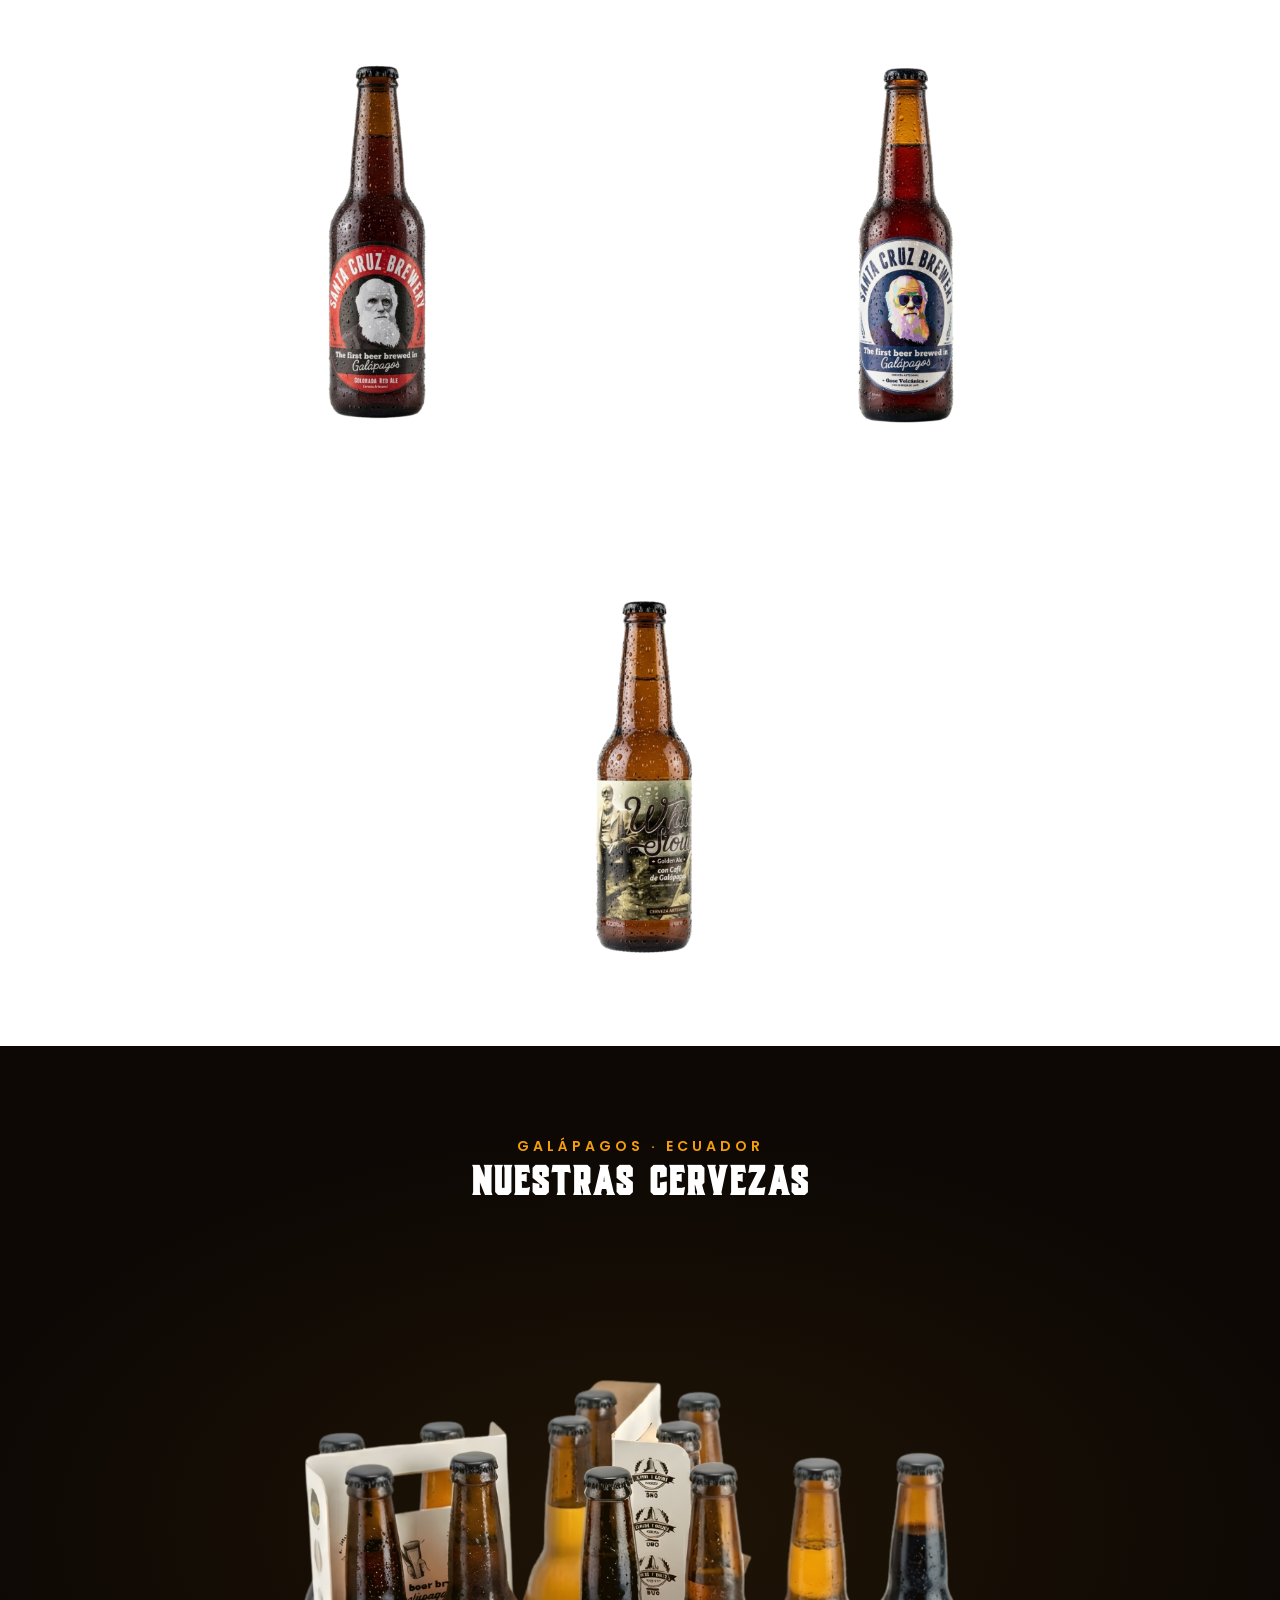
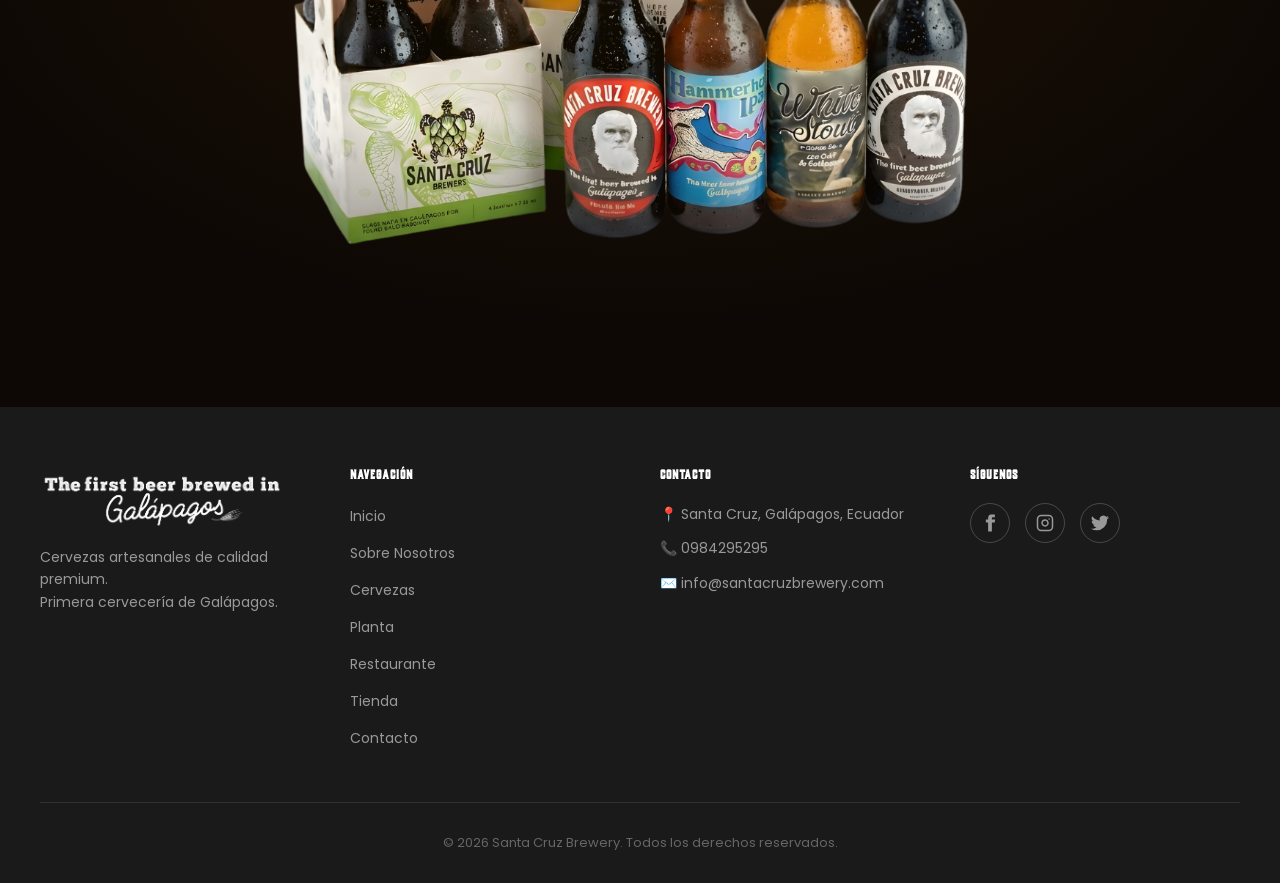
==== commit 1820379e: "Add new page to plant use images and description" ====
--- a/index.html
+++ b/index.html
@@ -56,6 +56,7 @@
                 <a href="index.html" class="active">Inicio</a>
                 <a href="sobre-nosotros.html">Nosotros</a>
                 <a href="cervezas.html">Cervezas</a>
+                <a href="planta.html">Planta</a>
                 <a href="restaurante.html">Restaurante</a>
                 <a href="tienda.html">Tienda</a>
                 <a href="contacto.html">Contáctanos</a>
@@ -185,8 +186,9 @@
                     <li><a href="index.html">Inicio</a></li>
                     <li><a href="sobre-nosotros.html">Sobre Nosotros</a></li>
                     <li><a href="cervezas.html">Cervezas</a></li>
+                    <li><a href="planta.html">Planta</a></li>
+                    <li><a href="restaurante.html">Restaurante</a></li>
                     <li><a href="tienda.html">Tienda</a></li>
-                    <li><a href="restaurante.html">Restaurante</a></li>
                     <li><a href="contacto.html">Contacto</a></li>
                 </ul>
             </div>
--- a/styles.css
+++ b/styles.css
@@ -1959,39 +1959,690 @@
     }
 }
 
-/* RESTAURANTE MENU VIEWER */
-.restaurant-menu-viewer {
-    padding: 80px 20px;
-    background: #f9f9f9;
+/* RESTAURANTE */
+.restaurant-hero {
+    min-height: 86vh;
+    background-image: linear-gradient(90deg, rgba(9, 8, 6, 0.82) 0%, rgba(9, 8, 6, 0.42) 52%, rgba(9, 8, 6, 0.2) 100%),
+        url('assets/images/restaurante/_DSC0225.jpg');
+    background-position: center 57%;
+    background-size: cover;
+}
+
+.restaurant-hero-content {
+    width: min(1180px, calc(100% - 80px));
+    text-align: left;
+}
+
+.restaurant-hero-content h1 {
+    max-width: 800px;
+    margin: 12px 0 22px;
+    font-size: clamp(54px, 8vw, 108px);
+    line-height: 0.9;
+    letter-spacing: -2px;
+    text-transform: uppercase;
+}
+
+.restaurant-hero-content p {
+    max-width: 580px;
+    color: rgba(255, 255, 255, 0.88);
+    font-size: clamp(17px, 2vw, 22px);
+    line-height: 1.6;
+}
+
+.restaurant-eyebrow {
+    display: block;
+    color: #f59e0b;
+    font-size: 13px;
+    font-weight: 700;
+    letter-spacing: 2.5px;
+    text-transform: uppercase;
+}
+
+.restaurant-story {
+    display: grid;
+    grid-template-columns: minmax(280px, 0.78fr) minmax(0, 1.22fr);
+    gap: clamp(45px, 7vw, 100px);
+    align-items: center;
+    max-width: 1320px;
+    margin: 0 auto;
+    padding: clamp(80px, 10vw, 140px) 40px;
+}
+
+.restaurant-story--reverse .restaurant-copy {
+    order: 2;
+}
+
+.restaurant-story--dark {
+    max-width: none;
+    padding-right: max(40px, calc((100vw - 1240px) / 2));
+    padding-left: max(40px, calc((100vw - 1240px) / 2));
+    background: #15120f;
+    color: #fff;
+}
+
+.restaurant-copy h2,
+.restaurant-food h2,
+.restaurant-music h2,
+.restaurant-groups h2 {
+    margin: 14px 0 28px;
+    font-size: clamp(38px, 5.3vw, 72px);
+    line-height: 1.02;
+}
+
+.restaurant-copy p,
+.restaurant-food-copy p,
+.restaurant-music-content p,
+.restaurant-groups-content p {
+    max-width: 590px;
+    margin-bottom: 14px;
+    color: #666;
+    font-size: 17px;
+    line-height: 1.75;
+}
+
+.restaurant-story--dark .restaurant-copy p,
+.restaurant-music-content p {
+    color: rgba(255, 255, 255, 0.74);
+}
+
+.restaurant-collage {
+    display: grid;
+    gap: 14px;
+    min-height: 620px;
+}
+
+.restaurant-collage--two {
+    grid-template-columns: 1.05fr 0.95fr;
+    grid-template-rows: 1fr;
+}
+
+.restaurant-collage--two .restaurant-photo:last-child {
+    height: 78%;
+    align-self: end;
+}
+
+.restaurant-collage--three {
+    grid-template-columns: 1.12fr 0.88fr;
+    grid-template-rows: 1fr 1fr;
+}
+
+.restaurant-collage--three .restaurant-photo--wide {
+    grid-row: 1 / 3;
+}
+
+.restaurant-photo,
+.food-photo {
+    position: relative;
+    margin: 0;
+    overflow: hidden;
+    background: #28231e;
+}
+
+.restaurant-photo img,
+.food-photo img {
+    width: 100%;
+    height: 100%;
+    display: block;
+    object-fit: cover;
+    transition: transform 0.7s ease;
+}
+
+.restaurant-photo:hover img,
+.food-photo:hover img {
+    transform: scale(1.035);
+}
+
+.restaurant-food {
+    padding: clamp(80px, 10vw, 140px) max(24px, calc((100vw - 1320px) / 2));
+    background: #f2eee7;
+}
+
+.restaurant-food-heading {
+    display: grid;
+    grid-template-columns: 0.9fr 1.1fr;
+    gap: 60px;
+    align-items: end;
+    margin: 0 auto 58px;
+}
+
+.restaurant-food-heading h2 {
+    margin-bottom: 0;
+}
+
+.restaurant-food-gallery {
+    display: grid;
+    grid-template-columns: repeat(4, 1fr);
+    grid-auto-rows: 280px;
+    gap: 12px;
+}
+
+.food-photo--large {
+    grid-column: span 2;
+    grid-row: span 2;
+}
+
+.food-photo--wide {
+    grid-column: span 2;
+}
+
+.restaurant-music {
+    position: relative;
+    min-height: 78vh;
     display: flex;
-    justify-content: center;
-}
-
-.pdf-container {
+    align-items: flex-end;
+    padding: clamp(70px, 10vw, 130px) max(30px, calc((100vw - 1200px) / 2));
+    color: #fff;
+    background-image: linear-gradient(90deg, rgba(8, 7, 6, 0.92) 0%, rgba(8, 7, 6, 0.58) 48%, rgba(8, 7, 6, 0.18) 100%),
+        url('assets/images/restaurante/_DSC0693.jpg');
+    background-position: center;
+    background-size: cover;
+}
+
+.restaurant-music-content {
+    position: relative;
+    z-index: 1;
+    max-width: 650px;
+}
+
+.restaurant-groups {
+    padding: clamp(80px, 10vw, 130px) max(30px, calc((100vw - 1200px) / 2));
+    background: #d97706;
+    color: #17120c;
+}
+
+.restaurant-groups-content {
+    max-width: 850px;
+}
+
+.restaurant-groups .restaurant-eyebrow {
+    color: rgba(23, 18, 12, 0.72);
+}
+
+.restaurant-groups-content p {
+    color: rgba(23, 18, 12, 0.78);
+}
+
+.restaurant-contact-button {
+    display: inline-block;
+    margin-top: 24px;
+    padding: 15px 28px;
+    border: 2px solid #17120c;
+    color: #17120c;
+    font-weight: 700;
+    text-decoration: none;
+    text-transform: uppercase;
+    transition: background 0.25s ease, color 0.25s ease;
+}
+
+.restaurant-contact-button:hover {
+    background: #17120c;
+    color: #fff;
+}
+
+.restaurant-menu-download {
+    display: flex;
+    justify-content: space-between;
+    align-items: center;
+    gap: 30px;
+    margin-top: 70px;
+    padding-top: 30px;
+    border-top: 1px solid rgba(23, 18, 12, 0.35);
+}
+
+.restaurant-menu-download span {
+    font-size: 16px;
+}
+
+.restaurant-menu-download a {
+    color: #17120c;
+    font-size: 17px;
+    font-weight: 700;
+    text-decoration: none;
+}
+
+.restaurant-menu-download a span {
+    display: inline-block;
+    margin-left: 7px;
+    font-size: 22px;
+    transition: transform 0.2s ease;
+}
+
+.restaurant-menu-download a:hover span {
+    transform: translateY(4px);
+}
+
+@media (max-width: 900px) {
+    .restaurant-story,
+    .restaurant-food-heading {
+        grid-template-columns: 1fr;
+    }
+
+    .restaurant-story--reverse .restaurant-copy {
+        order: 0;
+    }
+
+    .restaurant-collage {
+        min-height: 520px;
+    }
+
+    .restaurant-food-heading {
+        gap: 20px;
+    }
+
+    .restaurant-food-gallery {
+        grid-template-columns: repeat(2, 1fr);
+        grid-auto-rows: 260px;
+    }
+}
+
+@media (max-width: 600px) {
+    .restaurant-hero {
+        min-height: 76vh;
+        background-position: 58% center;
+    }
+
+    .restaurant-hero-content {
+        width: calc(100% - 40px);
+    }
+
+    .restaurant-hero-content h1 {
+        font-size: clamp(45px, 14vw, 68px);
+    }
+
+    .restaurant-story {
+        padding-right: 20px;
+        padding-left: 20px;
+    }
+
+    .restaurant-collage,
+    .restaurant-collage--two,
+    .restaurant-collage--three {
+        grid-template-columns: 1fr 1fr;
+        grid-template-rows: 360px 220px;
+        min-height: auto;
+    }
+
+    .restaurant-collage--two .restaurant-photo:first-child,
+    .restaurant-collage--three .restaurant-photo--wide {
+        grid-column: 1 / 3;
+        grid-row: 1;
+    }
+
+    .restaurant-collage--two .restaurant-photo:last-child {
+        grid-column: 1 / 3;
+        height: 220px;
+    }
+
+    .restaurant-food-gallery {
+        grid-auto-rows: 210px;
+    }
+
+    .food-photo--large {
+        grid-column: span 2;
+        grid-row: span 2;
+    }
+
+    .restaurant-music {
+        min-height: 680px;
+        background-position: 63% center;
+    }
+
+    .restaurant-menu-download {
+        align-items: flex-start;
+        flex-direction: column;
+        margin-top: 55px;
+    }
+}
+
+/* VISITA A LA PLANTA */
+.plant-hero {
+    min-height: 92vh;
+    background-image: linear-gradient(90deg, rgba(8, 13, 8, 0.88) 0%, rgba(8, 13, 8, 0.55) 48%, rgba(8, 13, 8, 0.2) 100%),
+        url('assets/images/planta/planta6.jpg');
+    background-position: center 52%;
+    background-size: cover;
+}
+
+.plant-hero-content {
+    width: min(1180px, calc(100% - 80px));
+    text-align: left;
+}
+
+.plant-eyebrow {
+    display: block;
+    color: #f59e0b;
+    font-size: 13px;
+    font-weight: 700;
+    letter-spacing: 2.5px;
+    text-transform: uppercase;
+}
+
+.plant-hero-content h1 {
+    max-width: 900px;
+    margin: 14px 0 24px;
+    font-size: clamp(54px, 8vw, 108px);
+    line-height: 0.9;
+    letter-spacing: -2px;
+    text-transform: uppercase;
+}
+
+.plant-hero-content p {
+    max-width: 650px;
+    color: rgba(255, 255, 255, 0.88);
+    font-size: clamp(17px, 2vw, 21px);
+    line-height: 1.65;
+}
+
+.plant-hero-button,
+.plant-action-button {
+    display: inline-block;
+    margin-top: 30px;
+    padding: 16px 28px;
+    border: 2px solid #f59e0b;
+    background: #f59e0b;
+    color: #17120c;
+    font-size: 14px;
+    font-weight: 700;
+    letter-spacing: 0.8px;
+    text-decoration: none;
+    text-transform: uppercase;
+    transition: background 0.25s ease, color 0.25s ease, transform 0.25s ease;
+}
+
+.plant-hero-button:hover,
+.plant-action-button:hover {
+    background: transparent;
+    color: #f59e0b;
+    transform: translateY(-2px);
+}
+
+.plant-intro {
+    display: grid;
+    grid-template-columns: minmax(0, 1.08fr) minmax(320px, 0.92fr);
+    align-items: center;
+    min-height: 820px;
+    background: #f3efe7;
+}
+
+.plant-intro-photo {
+    height: 100%;
+    min-height: 820px;
+    overflow: hidden;
+}
+
+.plant-intro-photo img,
+.plant-agencies-photo img,
+.plant-gallery-item img,
+.plant-flexibility-photos img {
     width: 100%;
-    max-width: 1000px;
-    background: white;
-    border-radius: 12px;
-    box-shadow: 0 10px 40px rgba(0, 0, 0, 0.1);
+    height: 100%;
+    display: block;
+    object-fit: cover;
+}
+
+.plant-intro-photo img {
+    object-position: center 60%;
+}
+
+.plant-intro-copy {
+    padding: 80px clamp(40px, 7vw, 110px);
+}
+
+.plant-intro-copy h2,
+.plant-section-heading h2,
+.plant-agencies-content h2,
+.plant-flexibility-copy h2 {
+    margin: 14px 0 28px;
+    font-size: clamp(40px, 5.6vw, 76px);
+    line-height: 1;
+}
+
+.plant-intro-copy p,
+.plant-agencies-content > p,
+.plant-flexibility-copy p {
+    max-width: 620px;
+    margin-bottom: 15px;
+    color: #625f59;
+    font-size: 17px;
+    line-height: 1.75;
+}
+
+.plant-includes {
+    padding: clamp(90px, 10vw, 140px) max(25px, calc((100vw - 1240px) / 2));
+    background: #171510;
+    color: #fff;
+}
+
+.plant-section-heading {
+    max-width: 780px;
+    margin-bottom: 55px;
+}
+
+.plant-includes-list {
+    display: grid;
+    grid-template-columns: repeat(2, 1fr);
+    gap: 0 50px;
+    margin: 0 0 80px;
+    padding: 0;
+    list-style: none;
+}
+
+.plant-includes-list li {
+    display: grid;
+    grid-template-columns: 52px 1fr;
+    gap: 18px;
+    align-items: start;
+    padding: 24px 0;
+    border-top: 1px solid rgba(255, 255, 255, 0.15);
+}
+
+.plant-includes-list li > span {
+    color: #f59e0b;
+    font-family: 'Vhiena', serif;
+    font-size: 26px;
+    line-height: 1;
+}
+
+.plant-includes-list p {
+    margin: 0;
+    color: rgba(255, 255, 255, 0.76);
+    font-size: 16px;
+    line-height: 1.65;
+}
+
+.plant-gallery {
+    display: grid;
+    grid-template-columns: 1.15fr 0.85fr;
+    grid-template-rows: 320px 320px;
+    gap: 12px;
+}
+
+.plant-gallery-item {
+    margin: 0;
     overflow: hidden;
-    animation: slideUpPdf 1s cubic-bezier(0.2, 0.8, 0.2, 1) forwards;
-    opacity: 0;
-    transform: translateY(50px);
-}
-
-.pdf-container object {
-    display: block;
-    border: 0;
-}
-
-.pdf-container p {
-    padding: 40px;
-    text-align: center;
-}
-
-@keyframes slideUpPdf {
-    to {
-        opacity: 1;
-        transform: translateY(0);
-    }
-}
+}
+
+.plant-gallery-item--wide {
+    grid-row: 1 / 3;
+}
+
+.plant-gallery-item img {
+    transition: transform 0.7s ease;
+}
+
+.plant-gallery-item:hover img {
+    transform: scale(1.035);
+}
+
+.plant-agencies {
+    display: grid;
+    grid-template-columns: 1.08fr 0.92fr;
+    min-height: 850px;
+    background: #fff;
+}
+
+.plant-agencies-photo {
+    min-height: 850px;
+    overflow: hidden;
+}
+
+.plant-agencies-photo img {
+    object-position: center 58%;
+}
+
+.plant-agencies-content {
+    align-self: center;
+    padding: 80px clamp(40px, 7vw, 105px);
+}
+
+.plant-package-list {
+    margin-top: 38px;
+}
+
+.plant-package {
+    display: grid;
+    grid-template-columns: 50px 1fr;
+    gap: 18px;
+    align-items: center;
+    padding: 22px 0;
+    border-top: 1px solid #ddd7ce;
+}
+
+.plant-package:last-child {
+    border-bottom: 1px solid #ddd7ce;
+}
+
+.plant-package span {
+    color: #d97706;
+    font-family: 'Vhiena', serif;
+    font-size: 25px;
+}
+
+.plant-package strong {
+    font-size: 18px;
+}
+
+.plant-flexibility {
+    display: grid;
+    grid-template-columns: minmax(320px, 0.9fr) minmax(0, 1.1fr);
+    min-height: 850px;
+    background: #214332;
+    color: #fff;
+}
+
+.plant-flexibility-copy {
+    align-self: center;
+    padding: 85px clamp(35px, 6vw, 95px);
+}
+
+.plant-flexibility-copy p {
+    color: rgba(255, 255, 255, 0.76);
+}
+
+.plant-action-button--light:hover {
+    color: #fff;
+    border-color: #fff;
+}
+
+.plant-flexibility-photos {
+    display: grid;
+    grid-template-rows: 1.15fr 0.85fr;
+    min-height: 850px;
+}
+
+.plant-flexibility-photos img:first-child {
+    object-position: center 65%;
+}
+
+@media (max-width: 1060px) {
+    .menu a {
+        margin-left: 20px;
+    }
+
+    .plant-intro,
+    .plant-agencies,
+    .plant-flexibility {
+        grid-template-columns: 1fr;
+    }
+
+    .plant-intro-photo,
+    .plant-agencies-photo {
+        min-height: 620px;
+    }
+
+    .plant-flexibility-photos {
+        min-height: 650px;
+    }
+}
+
+@media (max-width: 768px) {
+    .plant-hero {
+        min-height: 82vh;
+        background-position: 58% center;
+    }
+
+    .plant-hero-content {
+        width: calc(100% - 40px);
+    }
+
+    .plant-hero-content h1 {
+        font-size: clamp(44px, 14vw, 68px);
+    }
+
+    .plant-intro-photo,
+    .plant-agencies-photo {
+        min-height: 500px;
+    }
+
+    .plant-intro-copy,
+    .plant-agencies-content,
+    .plant-flexibility-copy {
+        padding: 70px 24px;
+    }
+
+    .plant-includes-list {
+        grid-template-columns: 1fr;
+        gap: 0;
+    }
+
+    .plant-gallery {
+        grid-template-columns: 1fr 1fr;
+        grid-template-rows: 380px 240px;
+    }
+
+    .plant-gallery-item--wide {
+        grid-column: 1 / 3;
+        grid-row: 1;
+    }
+
+    .plant-flexibility-photos {
+        grid-template-rows: 430px 330px;
+        min-height: 0;
+    }
+}
+
+@media (max-width: 480px) {
+    .plant-hero {
+        min-height: 760px;
+    }
+
+    .plant-hero-button,
+    .plant-action-button {
+        width: 100%;
+        text-align: center;
+    }
+
+    .plant-intro-photo,
+    .plant-agencies-photo {
+        min-height: 430px;
+    }
+
+    .plant-gallery {
+        grid-template-rows: 330px 190px;
+    }
+
+    .plant-includes-list li {
+        grid-template-columns: 44px 1fr;
+        gap: 12px;
+    }
+}
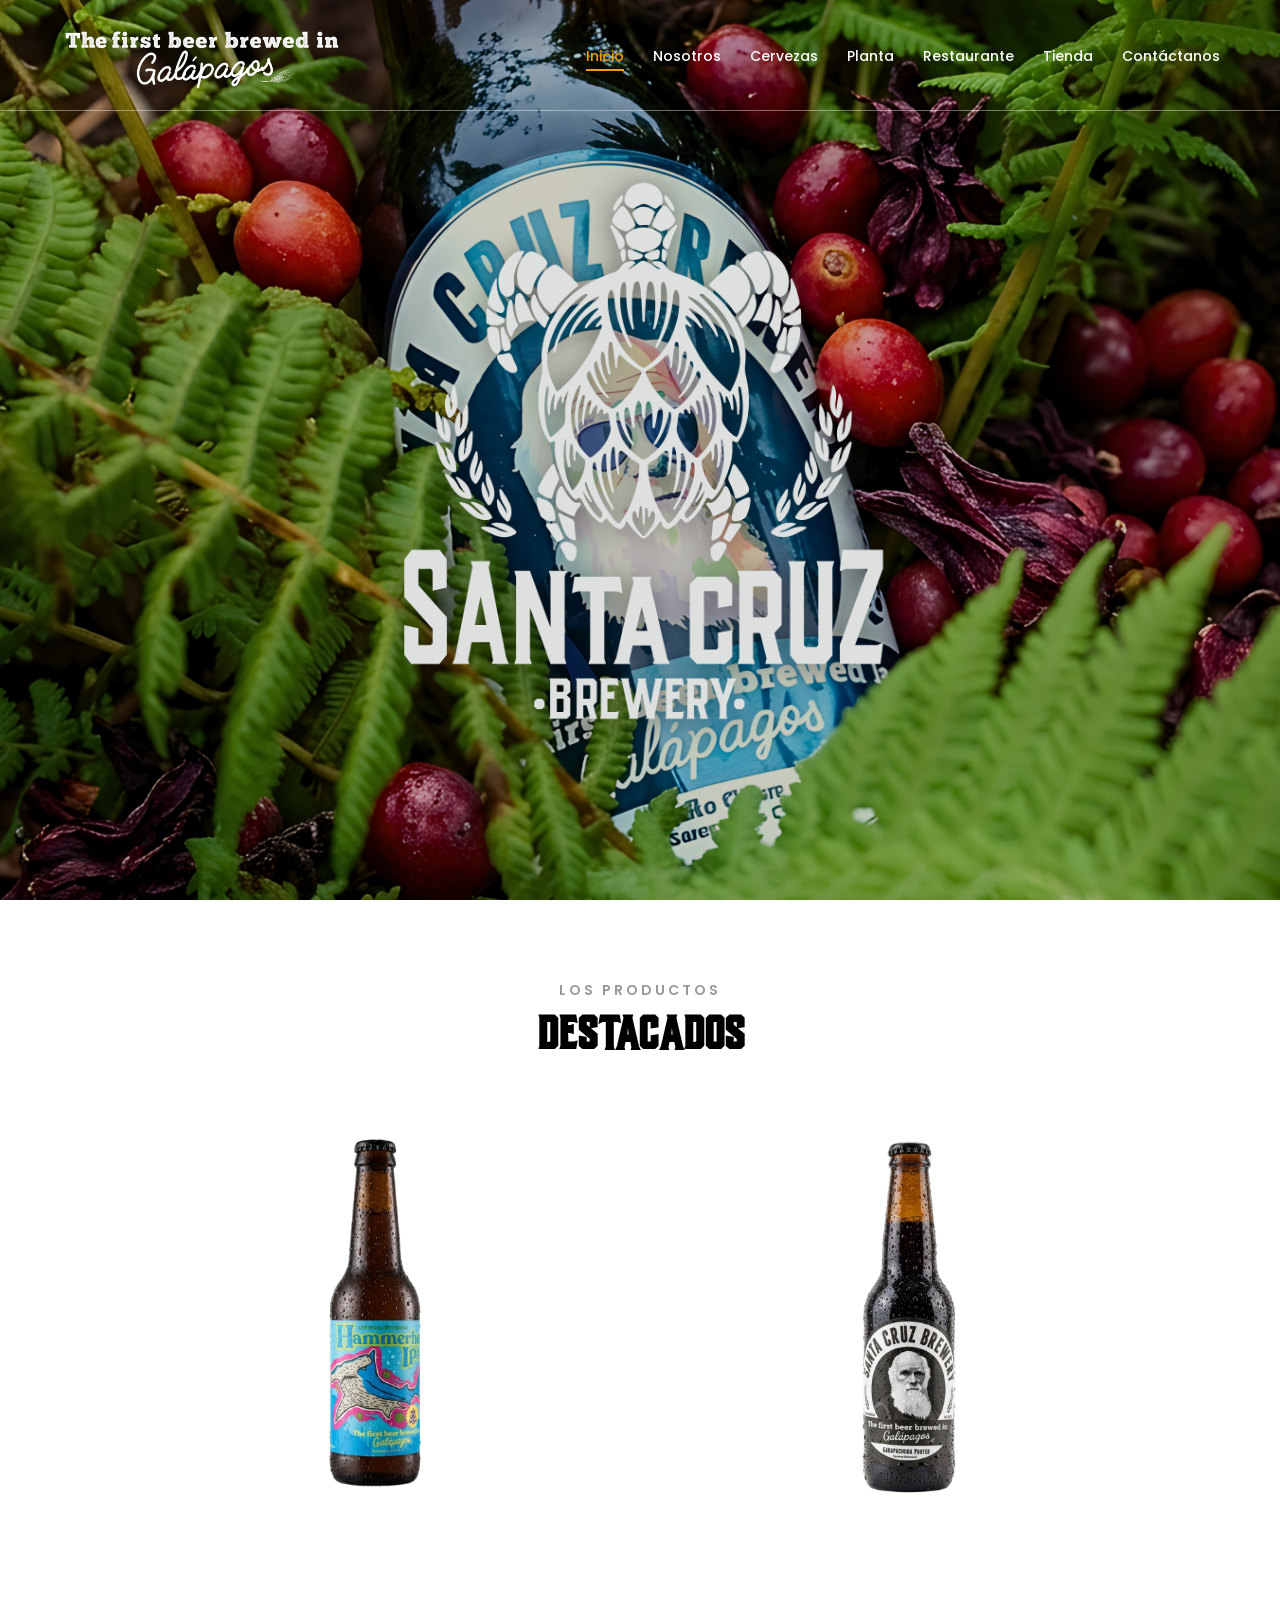
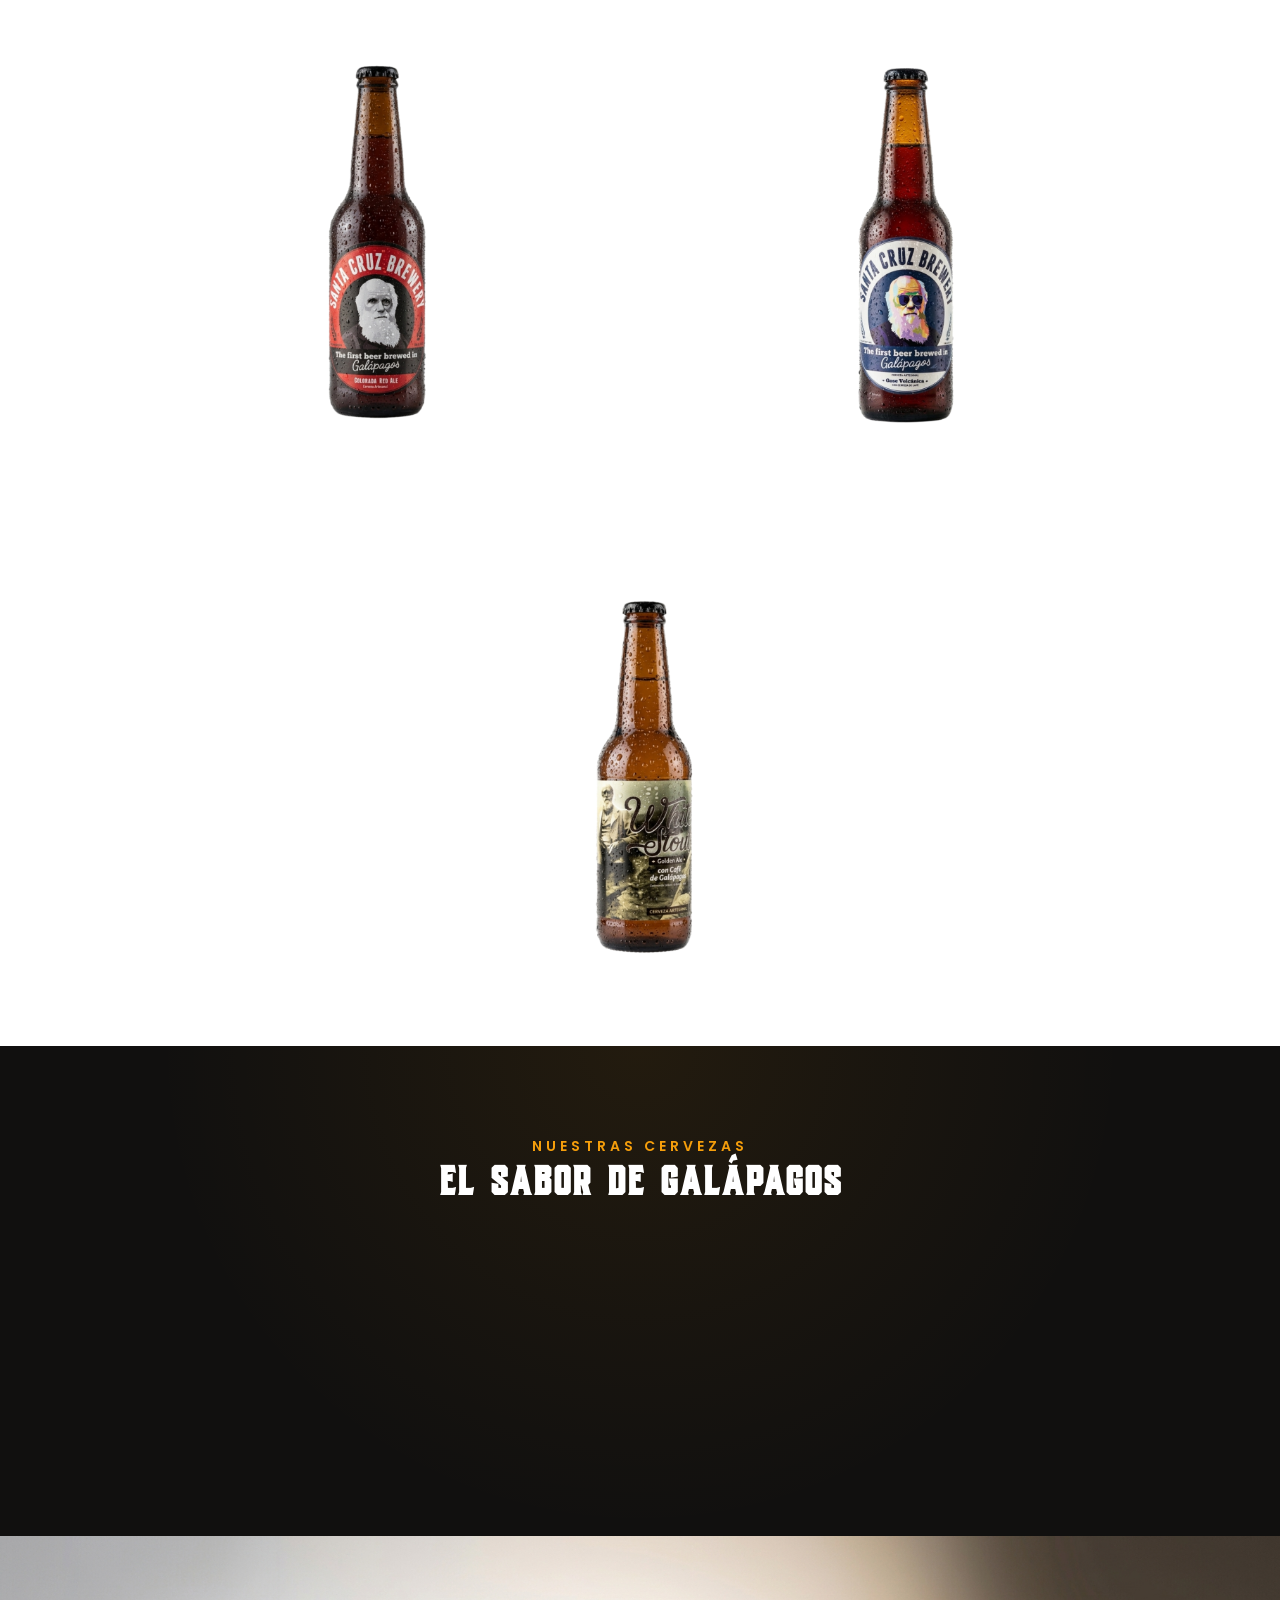
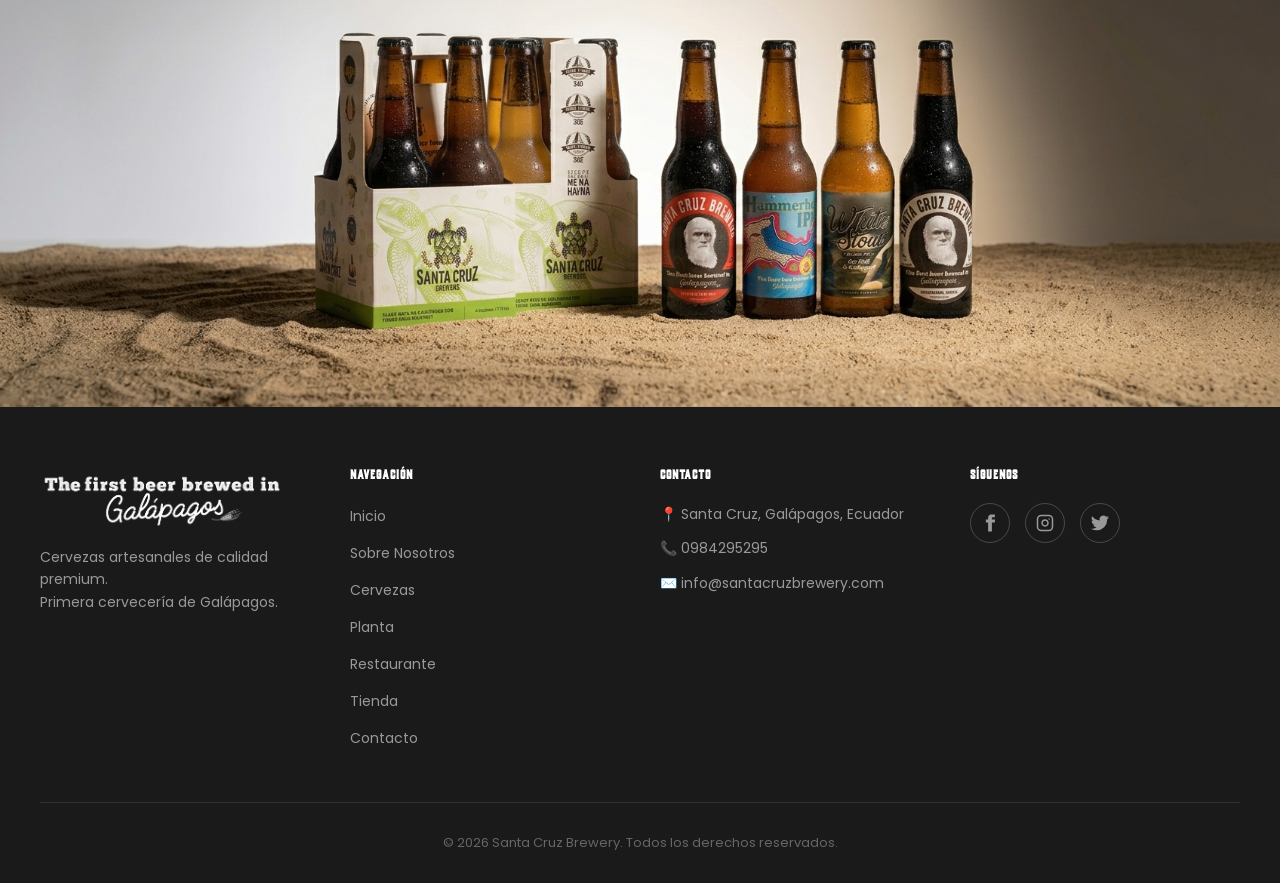
==== commit 6045846b: "Add new changes on profile index and cervezas" ====
--- a/index.html
+++ b/index.html
@@ -167,8 +167,8 @@
 
     <section class="hero-art">
         <div class="hero-art-content">
-            <p class="hero-art-subtitle">Galápagos · Ecuador</p>
-            <h2 class="hero-art-title">Nuestras Cervezas</h2>
+            <p class="hero-art-subtitle">Nuestras Cervezas</p>
+            <h2 class="hero-art-title">El sabor de Galápagos</h2>
         </div>
         <div class="hero-art-image hero-art-image--68825"></div>
     </section>
--- a/styles.css
+++ b/styles.css
@@ -13,8 +13,15 @@
     box-sizing: border-box;
 }
 
+html {
+    max-width: 100%;
+    overflow-x: clip;
+}
+
 body {
     font-family: 'Poppins', Arial, sans-serif;
+    max-width: 100%;
+    overflow-x: clip;
 }
 
 /* Headings font */
@@ -154,19 +161,30 @@
 
 .hero-art {
     width: 100%;
-    background-color: #0d0805;
+    background: #11100f;
     position: relative;
     overflow: hidden;
+    isolation: isolate;
 }
 
 .hero-art::before {
     content: '';
     position: absolute;
     inset: 0;
-    background:
-        radial-gradient(ellipse 80% 60% at 50% 50%, rgba(245, 158, 11, 0.08) 0%, transparent 70%),
-        linear-gradient(to bottom, rgba(13, 8, 5, 0.6) 0%, transparent 30%, transparent 70%, rgba(13, 8, 5, 0.7) 100%);
-    z-index: 1;
+    background: radial-gradient(circle at 50% 0, rgba(245, 158, 11, 0.08), transparent 42%);
+    z-index: 0;
+    pointer-events: none;
+}
+
+.hero-art::after {
+    content: '';
+    position: absolute;
+    right: 0;
+    bottom: 0;
+    left: 0;
+    height: 26%;
+    background: linear-gradient(to top, rgba(30, 23, 17, 0.16), transparent);
+    z-index: 0;
     pointer-events: none;
 }
 
@@ -203,7 +221,8 @@
     background-position: center bottom;
     background-repeat: no-repeat;
     position: relative;
-    z-index: 0;
+    z-index: 1;
+    isolation: isolate;
 }
 
 @media screen and (min-width: 768px) {
@@ -233,7 +252,19 @@
 }
 
 .hero-art-image--68825 {
-    background-image: url("assets/images/pack.png");
+    background-image: none;
+}
+
+.hero-art-image--68825::before {
+    content: none;
+}
+
+.hero-art-image--68825::after {
+    content: '';
+    position: absolute;
+    inset: 0;
+    z-index: 1;
+    background: url("assets/images/imagenIndex.jpeg") center bottom / contain no-repeat;
 }
 
 /* HERO IMAGE */
@@ -280,6 +311,7 @@
     padding: 80px 20px;
     text-align: center;
     position: relative;
+    overflow: hidden;
 }
 
 .featured-header span {
@@ -558,11 +590,25 @@
 /* Menu Responsive */
 @media (max-width: 768px) {
     .logo-img {
-        height: 90px;
+        width: min(220px, calc(100vw - 82px));
+        height: auto;
+        max-height: 52px;
     }
 
     .container {
         padding: 15px;
+    }
+
+    .header .container {
+        width: 100%;
+        padding: 10px 14px;
+        gap: 12px;
+        box-sizing: border-box;
+    }
+
+    .header .logo {
+        min-width: 0;
+        flex: 0 1 auto;
     }
 
     .menu {
@@ -655,19 +701,22 @@
         flex-direction: column;
         justify-content: center;
         align-items: center;
-        width: 44px;
-        height: 44px;
-        background: none;
-        border: none;
+        flex: 0 0 40px;
+        width: 40px;
+        height: 40px;
+        margin-left: auto;
+        background: rgba(14, 10, 7, 0.72);
+        border: 1px solid rgba(255, 255, 255, 0.24);
+        border-radius: 50%;
         cursor: pointer;
-        padding: 10px;
+        padding: 9px;
         z-index: 1001;
         gap: 6px;
     }
 
     .menu-toggle span {
         display: block;
-        width: 26px;
+        width: 22px;
         height: 2px;
         background: white;
         transition: all 0.3s ease;
@@ -687,7 +736,12 @@
     }
 
     .header.scrolled .menu-toggle span {
-        background: #000000;
+        background: #ffffff;
+    }
+
+    .header.scrolled .menu-toggle {
+        background: #1a1a1a;
+        border-color: #1a1a1a;
     }
 }
 
@@ -861,108 +915,226 @@
 
 /* CONTACTO SECTION */
 
+.contact-hero {
+    min-height: 520px;
+    background:
+        radial-gradient(circle at 76% 42%, rgba(245, 158, 11, 0.2), transparent 30%),
+        linear-gradient(125deg, #0f1712 0%, #1f3327 55%, #121814 100%);
+}
+
+.contact-hero::after {
+    content: '';
+    position: absolute;
+    inset: 0;
+    opacity: 0.14;
+    background-image: repeating-linear-gradient(120deg, transparent 0 42px, rgba(255, 255, 255, 0.08) 43px 44px);
+    pointer-events: none;
+}
+
+.contact-hero-content {
+    position: relative;
+    z-index: 1;
+}
+
+.contact-hero-content h1 {
+    margin: 10px 0 16px;
+    font-size: clamp(62px, 9vw, 112px);
+    line-height: 0.92;
+    text-transform: uppercase;
+}
+
+.contact-hero-content p {
+    color: rgba(255, 255, 255, 0.78);
+    font-size: clamp(16px, 2vw, 20px);
+}
+
+.contact-eyebrow {
+    display: block;
+    color: #e99724;
+    font-size: 12px;
+    font-weight: 700;
+    letter-spacing: 2.3px;
+    text-transform: uppercase;
+}
+
 .contacto {
-    background: #f9f9f9;
-    padding: 100px 20px;
+    padding: clamp(75px, 9vw, 125px) 24px;
+    background: #eee9e0;
 }
 
 .contacto-container {
-    max-width: 1200px;
+    display: grid;
+    grid-template-columns: minmax(300px, 0.84fr) minmax(480px, 1.16fr);
+    gap: clamp(45px, 7vw, 90px);
+    align-items: start;
+    max-width: 1260px;
     margin: 0 auto;
+}
+
+.contacto-info {
+    padding: 25px 0;
+}
+
+.contacto-info h2 {
+    margin: 12px 0 22px;
+    color: #171a17;
+    font-family: 'Vhiena', serif;
+    font-size: clamp(42px, 5vw, 64px);
+    line-height: 1;
+}
+
+.contacto-descripcion {
+    max-width: 520px;
+    margin-bottom: 34px;
+    color: #5c5a55;
+    font-size: 16px;
+    line-height: 1.75;
+}
+
+.contact-quick-actions {
     display: grid;
-    grid-template-columns: 1fr 1fr;
-    gap: 80px;
-    align-items: start;
-}
-
-/* Columna Izquierda */
-.contacto-info {
-    padding-right: 40px;
-}
-
-.contacto-info h2 {
-    font-size: 48px;
+    gap: 10px;
+}
+
+.contact-quick-card {
+    display: grid;
+    grid-template-columns: 46px 1fr auto;
+    gap: 14px;
+    align-items: center;
+    padding: 17px 18px;
+    border: 1px solid #d8d1c5;
+    background: rgba(255, 255, 255, 0.55);
+    color: #1c211d;
+    text-decoration: none;
+    transition: border-color 0.25s ease, background 0.25s ease, transform 0.25s ease;
+}
+
+.contact-quick-card:hover {
+    border-color: #d78618;
+    background: #fff;
+    transform: translateX(4px);
+}
+
+.contact-quick-card--primary {
+    border-color: #214332;
+    background: #214332;
+    color: #fff;
+}
+
+.contact-quick-card--primary:hover {
+    border-color: #172f24;
+    background: #172f24;
+}
+
+.contact-quick-icon {
+    display: grid;
+    width: 42px;
+    height: 42px;
+    place-items: center;
+    border: 1px solid currentColor;
+    border-radius: 50%;
+    font-size: 17px;
     font-weight: 700;
-    font-family: 'Vhiena', serif;
-    margin-bottom: 25px;
-    color: #1a1a1a;
-}
-
-.contacto-descripcion {
-    font-size: 16px;
-    line-height: 1.8;
-    color: #555;
-    margin-bottom: 40px;
+}
+
+.contact-quick-card strong,
+.contact-quick-card small {
+    display: block;
+}
+
+.contact-quick-card strong {
+    margin-bottom: 2px;
+    font-size: 15px;
+}
+
+.contact-quick-card small {
+    color: #77736c;
+    font-size: 12px;
+}
+
+.contact-quick-card--primary small {
+    color: rgba(255, 255, 255, 0.68);
+}
+
+.contact-arrow {
+    font-size: 20px;
 }
 
 .contacto-detalles {
-    margin-bottom: 40px;
+    display: grid;
+    grid-template-columns: repeat(2, 1fr);
+    gap: 22px;
+    margin-top: 38px;
+    padding-top: 30px;
+    border-top: 1px solid #d2cabd;
 }
 
 .contacto-item {
     display: flex;
+    gap: 12px;
     align-items: flex-start;
-    gap: 15px;
-    margin-bottom: 25px;
 }
 
 .contacto-icon {
-    font-size: 24px;
-    width: 40px;
+    width: 30px;
+    color: #d78618;
+    font-size: 22px;
+    line-height: 1;
     text-align: center;
 }
 
 .contacto-item strong {
     display: block;
+    margin-bottom: 6px;
+    color: #242823;
+    font-size: 12px;
+    font-weight: 700;
+    letter-spacing: 1px;
+    text-transform: uppercase;
+}
+
+.contacto-item p {
+    margin: 0;
+    color: #69665f;
+    font-size: 13px;
+    line-height: 1.55;
+}
+
+.contacto-formulario {
+    padding: clamp(32px, 5vw, 58px);
+    border-top: 5px solid #e99724;
+    background: #fff;
+    box-shadow: 0 24px 70px rgba(39, 34, 25, 0.11);
+}
+
+.contact-form-heading {
+    margin-bottom: 34px;
+}
+
+.contact-form-heading h2 {
+    margin: 10px 0 12px;
+    color: #171a17;
+    font-family: 'Vhiena', serif;
+    font-size: clamp(34px, 4vw, 50px);
+    line-height: 1;
+}
+
+.contact-form-heading p {
+    color: #76716a;
     font-size: 14px;
-    font-weight: 600;
-    color: #1a1a1a;
-    text-transform: uppercase;
-    letter-spacing: 1px;
-    margin-bottom: 5px;
-}
-
-.contacto-item p {
-    font-size: 15px;
-    color: #666;
-    margin: 0;
-    line-height: 1.5;
-}
-
-.contacto-proceso {
-    background: #fff;
-    padding: 25px;
-    border-left: 4px solid #f59e0b;
-    border-radius: 0 8px 8px 0;
-}
-
-.contacto-proceso h3 {
-    font-size: 18px;
-    font-weight: 700;
-    font-family: 'Vhiena', serif;
-    margin-bottom: 15px;
-    color: #1a1a1a;
-}
-
-.contacto-proceso p {
-    font-size: 14px;
-    line-height: 1.7;
-    color: #666;
-    margin: 0;
-}
-
-/* Columna Derecha - Formulario */
-.contacto-formulario {
-    background: #ffffff;
-    padding: 40px;
-    border-radius: 12px;
-    box-shadow: 0 4px 30px rgba(0, 0, 0, 0.08);
+    line-height: 1.6;
 }
 
 .form-contacto {
     display: flex;
     flex-direction: column;
-    gap: 20px;
+    gap: 21px;
+}
+
+.form-row {
+    display: grid;
+    grid-template-columns: repeat(2, 1fr);
+    gap: 16px;
 }
 
 .form-group {
@@ -972,37 +1144,52 @@
 }
 
 .form-group label {
-    font-size: 13px;
-    font-weight: 600;
-    color: #333;
+    color: #343832;
+    font-size: 12px;
+    font-weight: 700;
+    letter-spacing: 0.65px;
     text-transform: uppercase;
-    letter-spacing: 0.5px;
+}
+
+.form-group label span {
+    color: #d97706;
+}
+
+.form-group label small {
+    margin-left: 5px;
+    color: #99948b;
+    font-size: 10px;
+    font-weight: 500;
+    letter-spacing: 0;
+    text-transform: none;
 }
 
 .form-group input,
 .form-group select,
 .form-group textarea {
-    padding: 14px 16px;
+    width: 100%;
+    padding: 15px 16px;
+    border: 1px solid #dcd8d0;
+    border-radius: 0;
+    background: #fbfaf8;
+    color: #242823;
+    font-family: 'Poppins', sans-serif;
     font-size: 15px;
-    border: 1px solid #e0e0e0;
-    border-radius: 6px;
-    background: #fafafa;
-    transition: all 0.3s ease;
-    font-family: Arial, sans-serif;
+    transition: border-color 0.2s ease, box-shadow 0.2s ease, background 0.2s ease;
 }
 
 .form-group input:focus,
 .form-group select:focus,
 .form-group textarea:focus {
     outline: none;
-    border-color: #f59e0b;
-    box-shadow: 0 0 0 3px rgba(245, 158, 11, 0.15);
+    border-color: #d78618;
     background: #fff;
+    box-shadow: 0 0 0 3px rgba(215, 134, 24, 0.13);
 }
 
 .form-group input::placeholder,
 .form-group textarea::placeholder {
-    color: #aaa;
+    color: #aaa69e;
 }
 
 .form-group select {
@@ -1011,67 +1198,126 @@
     background-image: url("data:image/svg+xml,%3Csvg xmlns='http://www.w3.org/2000/svg' width='12' height='12' viewBox='0 0 12 12'%3E%3Cpath fill='%23333' d='M6 8L1 3h10z'/%3E%3C/svg%3E");
     background-repeat: no-repeat;
     background-position: right 16px center;
-    padding-right: 40px;
+    padding-right: 42px;
 }
 
 .form-group textarea {
+    min-height: 130px;
     resize: vertical;
-    min-height: 120px;
+}
+
+.form-help {
+    color: #8a857d;
+    font-size: 11px;
+    line-height: 1.5;
+}
+
+.form-honeypot {
+    position: absolute;
+    left: -10000px;
+    width: 1px;
+    height: 1px;
+    overflow: hidden;
 }
 
 .btn-submit {
+    display: flex;
     width: 100%;
-    padding: 16px 24px;
-    font-size: 15px;
-    font-weight: 600;
+    justify-content: space-between;
+    align-items: center;
+    margin-top: 2px;
+    padding: 17px 21px;
+    border: 2px solid #1c3025;
+    border-radius: 0;
+    background: #1c3025;
+    color: #fff;
+    cursor: pointer;
+    font-size: 14px;
+    font-weight: 700;
+    letter-spacing: 0.8px;
     text-transform: uppercase;
-    letter-spacing: 1px;
-    color: #ffffff;
-    background: #1e293b;
-    border: none;
-    border-radius: 6px;
-    cursor: pointer;
-    transition: all 0.3s ease;
-    margin-top: 10px;
+    transition: background 0.25s ease, color 0.25s ease, transform 0.25s ease;
+}
+
+.btn-submit span {
+    font-size: 22px;
 }
 
 .btn-submit:hover {
-    background: #0f172a;
+    background: transparent;
+    color: #1c3025;
     transform: translateY(-2px);
-    box-shadow: 0 4px 12px rgba(30, 41, 59, 0.3);
 }
 
 .btn-submit:active {
     transform: translateY(0);
 }
 
-/* Responsive Contacto */
-@media (max-width: 1024px) {
-    .contacto-container {
-        gap: 50px;
-    }
-}
-
-@media (max-width: 768px) {
-    .contacto {
-        padding: 60px 20px;
-    }
-
+.btn-submit:disabled {
+    opacity: 0.65;
+    cursor: wait;
+    transform: none;
+}
+
+.form-status {
+    margin: 0;
+    padding: 13px 15px;
+    font-size: 13px;
+    font-weight: 600;
+    line-height: 1.55;
+}
+
+.form-status[data-state="success"] {
+    border-left: 3px solid #2d7a48;
+    background: #eef8f1;
+    color: #28633f;
+}
+
+.form-status[data-state="error"] {
+    border-left: 3px solid #b43d32;
+    background: #fff1ef;
+    color: #96342b;
+}
+
+@media (max-width: 960px) {
     .contacto-container {
         grid-template-columns: 1fr;
-        gap: 40px;
     }
 
     .contacto-info {
-        padding-right: 0;
-    }
-
-    .contacto-info h2 {
-        font-size: 36px;
+        padding-top: 0;
+    }
+
+    .contacto-descripcion {
+        max-width: 680px;
+    }
+}
+
+@media (max-width: 600px) {
+    .contact-hero {
+        min-height: 450px;
+    }
+
+    .contact-hero-content {
+        padding: 0 20px;
+    }
+
+    .contact-hero-content h1 {
+        font-size: clamp(50px, 17vw, 72px);
+    }
+
+    .contacto {
+        padding-right: 18px;
+        padding-left: 18px;
+    }
+
+    .contacto-detalles,
+    .form-row {
+        grid-template-columns: 1fr;
     }
 
     .contacto-formulario {
-        padding: 30px 20px;
+        padding: 31px 21px;
     }
 }
 
@@ -1518,17 +1764,32 @@
 /* SHOP PAGE */
 
 .hero-shop {
-    background: linear-gradient(135deg, #1a1a1a 0%, #2d2d2d 100%);
+    background:
+        linear-gradient(90deg, rgba(15, 11, 8, 0.98) 0%, rgba(15, 11, 8, 0.9) 48%, rgba(15, 11, 8, 0.38) 100%),
+        url("assets/images/pack.png") calc(50% + 390px) 62% / 430px auto no-repeat,
+        #17110d;
+}
+
+.hero-shop .hero-simple-content {
+    max-width: 780px;
+}
+
+.hero-shop .hero-simple-content p {
+    max-width: 580px;
+    margin: 18px auto 0;
+    color: rgba(255, 255, 255, 0.78);
+    font-size: 16px;
+    line-height: 1.7;
 }
 
 /* Shop Filters */
 
 .shop-filters {
-    padding: 30px 20px;
+    padding: 22px 20px;
     background: #ffffff;
-    border-bottom: 1px solid #eee;
+    border-bottom: 1px solid #e8e1d8;
     position: sticky;
-    top: 70px;
+    top: var(--shop-header-height, 110px);
     z-index: 100;
 }
 
@@ -1541,18 +1802,19 @@
 
 .filter-group {
     display: flex;
-    gap: 10px;
+    gap: 12px;
     flex-wrap: wrap;
     justify-content: center;
 }
 
 .filter-btn {
-    padding: 10px 20px;
+    min-width: 128px;
+    padding: 11px 24px;
     font-size: 14px;
     font-weight: 500;
-    color: #666;
+    color: #5e554d;
     background: transparent;
-    border: 1px solid #ddd;
+    border: 1px solid #d9d0c6;
     border-radius: 25px;
     cursor: pointer;
     transition: all 0.3s ease;
@@ -1564,53 +1826,113 @@
 }
 
 .filter-btn.active {
-    background: #f59e0b;
-    border-color: #f59e0b;
+    background: #1b1714;
+    border-color: #1b1714;
     color: #ffffff;
 }
 
 /* Shop Products */
 
 .shop-products {
-    padding: 60px 20px;
-    background: #f9f9f9;
+    padding: 72px 24px 100px;
+    background: #f4f0ea;
+}
+
+.shop-intro {
+    max-width: 1240px;
+    margin: 0 auto 38px;
+    display: grid;
+    grid-template-columns: minmax(0, 1.2fr) minmax(280px, 0.8fr);
+    gap: 50px;
+    align-items: end;
+}
+
+.shop-kicker {
+    display: block;
+    margin-bottom: 10px;
+    color: #c47b13;
+    font-size: 12px;
+    font-weight: 700;
+    letter-spacing: 2px;
+    text-transform: uppercase;
+}
+
+.shop-intro h2,
+.checkout-heading h2 {
+    margin: 0;
+    color: #181411;
+    font-family: 'Vhiena', serif;
+    font-size: clamp(34px, 4vw, 52px);
+    line-height: 1.05;
+}
+
+.shop-intro>p {
+    margin: 0;
+    color: #6d635b;
+    font-size: 14px;
+    line-height: 1.8;
 }
 
 .products-grid {
-    max-width: 1200px;
+    max-width: 1240px;
     margin: 0 auto;
     display: grid;
     grid-template-columns: repeat(4, 1fr);
-    gap: 30px;
+    gap: 24px;
 }
 
 .product-card {
+    display: flex;
+    flex-direction: column;
     background: #ffffff;
-    border-radius: 12px;
+    border: 1px solid rgba(44, 35, 29, 0.07);
+    border-radius: 18px;
     overflow: hidden;
     box-shadow: 0 4px 20px rgba(0, 0, 0, 0.06);
     transition: transform 0.3s ease, box-shadow 0.3s ease;
 }
 
+.product-card[hidden] {
+    display: none !important;
+}
+
 .product-card:hover {
-    transform: translateY(-10px);
-    box-shadow: 0 15px 40px rgba(0, 0, 0, 0.12);
+    transform: translateY(-6px);
+    box-shadow: 0 18px 44px rgba(44, 35, 29, 0.13);
 }
 
 .product-image {
     position: relative;
-    padding: 20px;
-    background: #f5f5f5;
+    padding: 28px;
+    background: #ebe6df;
     display: flex;
     align-items: center;
     justify-content: center;
-    min-height: 250px;
+    min-height: 275px;
 }
 
 .product-image img {
     max-width: 100%;
-    max-height: 200px;
+    max-height: 220px;
     object-fit: contain;
+    transition: transform 0.35s ease;
+}
+
+.product-card:hover .product-image img {
+    transform: scale(1.035);
+}
+
+.product-card--apparel .product-image {
+    background: #15120f;
+}
+
+.product-card--apparel .product-image img {
+    width: 100%;
+    max-height: 210px;
+}
+
+.product-card--apparel-light .product-image {
+    background: #ece9e4;
 }
 
 .product-badge {
@@ -1622,12 +1944,15 @@
     font-weight: 700;
     text-transform: uppercase;
     letter-spacing: 0.5px;
-    background: #f59e0b;
+    background: #d58a1d;
     color: #ffffff;
     border-radius: 4px;
 }
 
 .product-info {
+    display: flex;
+    flex: 1;
+    flex-direction: column;
     padding: 25px;
 }
 
@@ -1652,15 +1977,41 @@
     font-size: 13px;
     line-height: 1.6;
     color: #666;
-    margin-bottom: 20px;
+    margin-bottom: 18px;
     min-height: 60px;
+}
+
+.product-option-label {
+    margin-bottom: 6px;
+    color: #4e463f;
+    font-size: 12px;
+    font-weight: 700;
+}
+
+.product-option {
+    width: 100%;
+    margin-bottom: 16px;
+    padding: 10px 12px;
+    color: #29231e;
+    background: #faf8f5;
+    border: 1px solid #dcd4cb;
+    border-radius: 8px;
+    font: inherit;
+}
+
+.product-option:focus-visible,
+.order-field input:focus-visible,
+.order-field textarea:focus-visible {
+    outline: 3px solid rgba(213, 138, 29, 0.2);
+    border-color: #d58a1d;
 }
 
 .product-price {
     display: flex;
     align-items: baseline;
     gap: 5px;
-    margin-bottom: 20px;
+    margin-top: auto;
+    margin-bottom: 18px;
 }
 
 .product-price .price {
@@ -1683,84 +2034,664 @@
     text-transform: uppercase;
     letter-spacing: 0.5px;
     color: #ffffff;
-    background: #1a1a1a;
+    background: #1b1714;
     border: none;
-    border-radius: 6px;
+    border-radius: 9px;
     cursor: pointer;
     transition: all 0.3s ease;
 }
 
+.btn-add-cart span {
+    float: right;
+    font-size: 18px;
+    line-height: 1;
+}
+
 .btn-add-cart:hover {
     background: #f59e0b;
 }
 
-/* Shop Newsletter */
-
-.shop-newsletter {
-    padding: 80px 20px;
-    background: #1a1a1a;
-    text-align: center;
-}
-
-.newsletter-container {
-    max-width: 600px;
-    margin: 0 auto;
-}
-
-.newsletter-container h2 {
-    font-size: 36px;
-    font-weight: 700;
-    font-family: 'Vhiena', serif;
-    color: #ffffff;
-    margin-bottom: 15px;
-}
-
-.newsletter-container p {
-    font-size: 16px;
-    color: #999;
-    margin-bottom: 30px;
-}
-
-.newsletter-form {
+/* Cart */
+
+.shop-cart-launcher {
+    position: fixed;
+    right: 24px;
+    bottom: 24px;
+    z-index: 420;
     display: flex;
-    gap: 15px;
-}
-
-.newsletter-form input {
-    flex: 1;
-    padding: 14px 20px;
-    font-size: 15px;
-    border: none;
-    border-radius: 6px;
-    background: #333;
-    color: #ffffff;
-}
-
-.newsletter-form input::placeholder {
-    color: #999;
-}
-
-.newsletter-form input:focus {
-    outline: none;
-    background: #444;
-}
-
-.newsletter-form button {
-    padding: 14px 30px;
+    align-items: center;
+    gap: 9px;
+    padding: 13px 15px;
+    color: #fff;
+    background: #1b1714;
+    border: 0;
+    border-radius: 999px;
+    box-shadow: 0 12px 32px rgba(0, 0, 0, 0.26);
+    cursor: pointer;
+    font: inherit;
     font-size: 14px;
     font-weight: 600;
+}
+
+.shop-cart-launcher strong {
+    display: grid;
+    min-width: 25px;
+    height: 25px;
+    padding: 0 6px;
+    place-items: center;
+    color: #17120f;
+    background: #f1a332;
+    border-radius: 999px;
+    font-size: 12px;
+}
+
+.cart-overlay {
+    position: fixed;
+    inset: 0;
+    z-index: 1200;
+    visibility: hidden;
+    background: rgba(16, 12, 9, 0.58);
+    opacity: 0;
+    transition: opacity 0.25s ease, visibility 0.25s ease;
+}
+
+.cart-overlay.is-open {
+    visibility: visible;
+    opacity: 1;
+}
+
+.cart-drawer {
+    position: fixed;
+    top: 0;
+    right: 0;
+    z-index: 1210;
+    display: flex;
+    width: min(460px, 100vw);
+    height: 100dvh;
+    flex-direction: column;
+    background: #fbfaf8;
+    box-shadow: -18px 0 50px rgba(0, 0, 0, 0.18);
+    transform: translateX(105%);
+    transition: transform 0.3s ease;
+}
+
+.cart-drawer.is-open {
+    transform: translateX(0);
+}
+
+body.cart-open {
+    overflow: hidden;
+}
+
+.cart-header {
+    position: relative;
+    z-index: 1;
+    display: flex;
+    flex: 0 0 auto;
+    align-items: center;
+    justify-content: space-between;
+    padding: 28px 26px 22px;
+    color: #fff;
+    background: #1b1714;
+}
+
+.cart-header span {
+    color: #d99a42;
+    font-size: 11px;
+    font-weight: 700;
+    letter-spacing: 1.5px;
     text-transform: uppercase;
-    letter-spacing: 0.5px;
-    color: #1a1a1a;
-    background: #f59e0b;
-    border: none;
-    border-radius: 6px;
+}
+
+.cart-header h2 {
+    margin: 3px 0 0;
+    font-family: 'Vhiena', serif;
+    font-size: 30px;
+}
+
+.cart-header h2 small {
+    font-family: 'Poppins', sans-serif;
+    font-size: 14px;
+    font-weight: 500;
+}
+
+.cart-close {
+    width: 42px;
+    height: 42px;
+    color: #fff;
+    background: rgba(255, 255, 255, 0.08);
+    border: 1px solid rgba(255, 255, 255, 0.16);
+    border-radius: 50%;
     cursor: pointer;
-    transition: all 0.3s ease;
-}
-
-.newsletter-form button:hover {
-    background: #d97706;
+    font-size: 28px;
+    line-height: 1;
+}
+
+.cart-empty {
+    margin: auto;
+    padding: 40px;
+    text-align: center;
+}
+
+.cart-empty>span {
+    display: block;
+    margin-bottom: 14px;
+    font-size: 38px;
+}
+
+.cart-empty h3 {
+    margin: 0 0 8px;
+    color: #211b17;
+}
+
+.cart-empty p {
+    margin: 0;
+    color: #776d64;
+    font-size: 13px;
+}
+
+.cart-items {
+    flex: 1;
+    overflow: auto;
+    padding: 8px 24px;
+}
+
+.cart-item {
+    position: relative;
+    display: grid;
+    grid-template-columns: 72px 1fr 28px;
+    gap: 14px;
+    align-items: center;
+    padding: 18px 0;
+    border-bottom: 1px solid #e7e0d8;
+}
+
+.cart-item>img {
+    width: 72px;
+    height: 82px;
+    padding: 7px;
+    object-fit: contain;
+    background: #eee9e2;
+    border-radius: 10px;
+}
+
+.cart-item-info h3 {
+    margin: 0 0 3px;
+    color: #241d18;
+    font-size: 14px;
+    line-height: 1.35;
+}
+
+.cart-item-info>p {
+    margin: 0 0 10px;
+    color: #8a7e73;
+    font-size: 12px;
+}
+
+.cart-quantity {
+    display: inline-flex;
+    align-items: center;
+    overflow: hidden;
+    border: 1px solid #d8cfc6;
+    border-radius: 8px;
+}
+
+.cart-quantity button {
+    width: 31px;
+    height: 29px;
+    padding: 0;
+    background: transparent;
+    border: 0;
+    cursor: pointer;
+    font-size: 18px;
+}
+
+.cart-quantity span {
+    min-width: 27px;
+    text-align: center;
+    font-size: 13px;
+    font-weight: 700;
+}
+
+.cart-remove {
+    align-self: start;
+    padding: 0;
+    color: #8c8178;
+    background: transparent;
+    border: 0;
+    cursor: pointer;
+    font-size: 25px;
+}
+
+.cart-footer {
+    padding: 22px 24px 26px;
+    background: #fff;
+    border-top: 1px solid #ded6cd;
+}
+
+.cart-subtotal {
+    display: flex;
+    justify-content: space-between;
+    color: #211b17;
+    font-size: 17px;
+}
+
+.cart-subtotal strong {
+    font-size: 21px;
+}
+
+.cart-footer>p {
+    margin: 8px 0 18px;
+    color: #81756b;
+    font-size: 11px;
+    line-height: 1.5;
+}
+
+.cart-checkout-button,
+.order-submit {
+    width: 100%;
+    padding: 15px 18px;
+    color: #1a1511;
+    background: #e49a2f;
+    border: 0;
+    border-radius: 9px;
+    cursor: pointer;
+    font: inherit;
+    font-size: 14px;
+    font-weight: 700;
+}
+
+.cart-checkout-button span,
+.order-submit b {
+    float: right;
+}
+
+.cart-checkout-button:disabled {
+    color: #948a82;
+    background: #ded9d3;
+    cursor: not-allowed;
+}
+
+/* Order request */
+
+.checkout-section {
+    scroll-margin-top: 100px;
+    padding: 92px 24px 110px;
+    background: #fff;
+}
+
+.checkout-section[hidden] {
+    display: none;
+}
+
+.checkout-heading {
+    max-width: 760px;
+    margin: 0 auto 45px;
+    text-align: center;
+}
+
+.checkout-heading>p {
+    margin: 16px auto 0;
+    color: #6f655c;
+    line-height: 1.7;
+}
+
+.checkout-layout {
+    max-width: 1240px;
+    margin: 0 auto;
+    display: grid;
+    grid-template-columns: minmax(0, 1.08fr) minmax(360px, 0.92fr);
+    gap: 28px;
+    align-items: start;
+}
+
+.order-request-form,
+.order-summary {
+    padding: 34px;
+    background: #fbfaf8;
+    border: 1px solid #e8e0d7;
+    border-radius: 18px;
+}
+
+.checkout-panel-heading {
+    display: flex;
+    align-items: center;
+    gap: 13px;
+    margin-bottom: 28px;
+}
+
+.checkout-panel-heading>span {
+    display: grid;
+    width: 42px;
+    height: 42px;
+    flex: 0 0 auto;
+    place-items: center;
+    color: #fff;
+    background: #1b1714;
+    border-radius: 50%;
+    font-size: 12px;
+    font-weight: 700;
+}
+
+.checkout-panel-heading p,
+.checkout-panel-heading h3 {
+    margin: 0;
+}
+
+.checkout-panel-heading p {
+    color: #c37b16;
+    font-size: 10px;
+    font-weight: 700;
+    letter-spacing: 1.2px;
+    text-transform: uppercase;
+}
+
+.checkout-panel-heading h3 {
+    color: #241d18;
+    font-family: 'Vhiena', serif;
+    font-size: 25px;
+}
+
+.order-form-grid {
+    display: grid;
+    grid-template-columns: repeat(2, minmax(0, 1fr));
+    gap: 18px;
+}
+
+.order-field--wide {
+    grid-column: 1 / -1;
+}
+
+.order-field label {
+    display: block;
+    margin-bottom: 7px;
+    color: #37302a;
+    font-size: 12px;
+    font-weight: 700;
+}
+
+.order-field label span {
+    color: #c47112;
+}
+
+.order-field label small {
+    color: #8b8076;
+    font-weight: 500;
+}
+
+.order-field input,
+.order-field textarea {
+    width: 100%;
+    padding: 13px 14px;
+    color: #2d2621;
+    background: #fff;
+    border: 1px solid #dcd3ca;
+    border-radius: 9px;
+    font: inherit;
+    font-size: 14px;
+}
+
+.order-field input[readonly] {
+    color: #736960;
+    background: #f0ece7;
+}
+
+.order-field textarea {
+    resize: vertical;
+}
+
+.order-consent {
+    display: flex;
+    gap: 10px;
+    margin: 22px 0;
+    color: #6f655c;
+    cursor: pointer;
+    font-size: 12px;
+    line-height: 1.5;
+}
+
+.order-consent input {
+    width: 17px;
+    height: 17px;
+    margin-top: 1px;
+    accent-color: #c47b13;
+}
+
+.order-submit:disabled {
+    opacity: 0.65;
+    cursor: wait;
+}
+
+.order-form-status {
+    margin: 16px 0 0;
+    padding: 12px 14px;
+    border-radius: 8px;
+    font-size: 13px;
+    line-height: 1.5;
+}
+
+.order-form-status[data-state="success"] {
+    color: #185b32;
+    background: #e8f6ed;
+    border: 1px solid #add7bb;
+}
+
+.order-form-status[data-state="error"] {
+    color: #812828;
+    background: #fbecec;
+    border: 1px solid #e9b9b9;
+}
+
+.order-summary {
+    position: sticky;
+    top: 112px;
+    background: #f0f1f3;
+}
+
+.checkout-summary-labels,
+.checkout-item,
+.checkout-totals {
+    display: grid;
+    grid-template-columns: minmax(0, 1fr) auto;
+    gap: 20px;
+}
+
+.checkout-summary-labels {
+    padding: 0 0 12px;
+    color: #746a61;
+    border-bottom: 1px solid #d9d7d4;
+    font-size: 12px;
+    font-weight: 700;
+    text-transform: uppercase;
+}
+
+.checkout-item {
+    padding: 17px 0;
+    color: #38312b;
+    border-bottom: 1px solid #d9d7d4;
+    font-size: 13px;
+}
+
+.checkout-item span {
+    color: #81776e;
+    font-weight: 500;
+}
+
+.checkout-totals {
+    padding: 24px 0;
+    color: #231d18;
+    border-bottom: 1px solid #d9d7d4;
+    font-size: 16px;
+}
+
+.checkout-totals strong {
+    font-size: 20px;
+}
+
+.checkout-delivery {
+    display: flex;
+    gap: 12px;
+    margin-top: 22px;
+    padding: 16px;
+    color: #332b25;
+    background: #fff;
+    border-radius: 10px;
+}
+
+.checkout-delivery>span {
+    color: #c67c16;
+    font-size: 20px;
+}
+
+.checkout-delivery p {
+    margin: 3px 0 0;
+    color: #7b7066;
+    font-size: 11px;
+    line-height: 1.5;
+}
+
+.payment-methods {
+    min-width: 0;
+    margin: 24px 0 0;
+    padding: 24px 0 0;
+    border: 0;
+    border-top: 1px solid #d9d7d4;
+}
+
+.payment-methods legend {
+    margin-bottom: 16px;
+    padding: 0;
+    color: #241d18;
+    font-family: 'Vhiena', serif;
+    font-size: 23px;
+}
+
+.payment-method {
+    display: flex;
+    gap: 12px;
+    align-items: flex-start;
+    padding: 14px 0;
+    color: #2c251f;
+    cursor: pointer;
+}
+
+.payment-method input {
+    width: 20px;
+    height: 20px;
+    flex: 0 0 auto;
+    margin: 1px 0 0;
+    accent-color: #c47b13;
+}
+
+.payment-method span {
+    display: grid;
+    gap: 3px;
+}
+
+.payment-method strong {
+    font-size: 14px;
+}
+
+.payment-method small {
+    color: #756a61;
+    font-size: 11px;
+    line-height: 1.5;
+}
+
+.bank-transfer-details {
+    margin: 2px 0 10px 32px;
+    padding: 18px;
+    background: #fff;
+    border: 1px solid #ddd7d0;
+    border-left: 3px solid #d58a1d;
+    border-radius: 10px;
+}
+
+.bank-transfer-details[hidden] {
+    display: none !important;
+}
+
+.bank-transfer-kicker {
+    display: block;
+    margin-bottom: 12px;
+    color: #b76d0d;
+    font-size: 10px;
+    font-weight: 800;
+    letter-spacing: 1.2px;
+    text-transform: uppercase;
+}
+
+.bank-transfer-details dl {
+    margin: 0;
+}
+
+.bank-transfer-details dl>div {
+    display: grid;
+    grid-template-columns: minmax(100px, 0.8fr) minmax(0, 1.2fr);
+    gap: 14px;
+    padding: 7px 0;
+    border-bottom: 1px solid #eee9e3;
+    font-size: 12px;
+}
+
+.bank-transfer-details dt {
+    color: #796e64;
+}
+
+.bank-transfer-details dd {
+    margin: 0;
+    color: #2a231e;
+    font-weight: 700;
+    overflow-wrap: anywhere;
+}
+
+.bank-transfer-details p {
+    margin: 14px 0;
+    color: #6f645a;
+    font-size: 11px;
+    line-height: 1.6;
+}
+
+.bank-transfer-details a {
+    display: inline-flex;
+    gap: 10px;
+    align-items: center;
+    color: #8b5108;
+    font-size: 11px;
+    font-weight: 700;
+    text-decoration: none;
+}
+
+.cash-delivery-details {
+    margin: 2px 0 10px 32px;
+    padding: 16px 18px;
+    color: #2d261f;
+    background: #fff;
+    border: 1px solid #ddd7d0;
+    border-left: 3px solid #d58a1d;
+    border-radius: 10px;
+}
+
+.cash-delivery-details[hidden] {
+    display: none !important;
+}
+
+.cash-delivery-details strong {
+    font-size: 13px;
+}
+
+.cash-delivery-details p {
+    margin: 5px 0 0;
+    color: #6f645a;
+    font-size: 11px;
+    line-height: 1.6;
+}
+
+.order-privacy {
+    margin: 20px 0 0;
+    color: #766b62;
+    font-size: 10px;
+    line-height: 1.6;
 }
 
 /* Responsive Shop */
@@ -1769,9 +2700,47 @@
     .products-grid {
         grid-template-columns: repeat(3, 1fr);
     }
+
+    .checkout-layout {
+        grid-template-columns: 1fr;
+    }
+
+    .order-summary {
+        position: static;
+    }
 }
 
 @media (max-width: 768px) {
+    .hero-shop {
+        background: linear-gradient(135deg, #17110d, #2e2118);
+    }
+
+    .shop-filters {
+        top: var(--shop-header-height, 120px);
+        padding: 14px 12px;
+    }
+
+    .filter-group {
+        width: 100%;
+    }
+
+    .filter-btn {
+        min-width: 0;
+        flex: 1;
+        padding: 10px 12px;
+    }
+
+    .shop-products,
+    .checkout-section {
+        padding-right: 16px;
+        padding-left: 16px;
+    }
+
+    .shop-intro {
+        grid-template-columns: 1fr;
+        gap: 18px;
+    }
+
     .products-grid {
         grid-template-columns: repeat(2, 1fr);
         gap: 20px;
@@ -1797,8 +2766,14 @@
         font-size: 20px;
     }
 
-    .newsletter-form {
-        flex-direction: column;
+    .shop-cart-launcher {
+        right: 16px;
+        bottom: 16px;
+    }
+
+    .order-request-form,
+    .order-summary {
+        padding: 24px;
     }
 }
 
@@ -1806,14 +2781,59 @@
     .products-grid {
         grid-template-columns: 1fr;
     }
+
+    .hero-shop .hero-simple-content p {
+        font-size: 14px;
+    }
+
+    .shop-cart-launcher>span {
+        display: none;
+    }
+
+    .cart-header {
+        padding: 22px 18px;
+    }
+
+    .cart-items,
+    .cart-footer {
+        padding-right: 18px;
+        padding-left: 18px;
+    }
+
+    .order-form-grid {
+        grid-template-columns: 1fr;
+    }
+
+    .order-field--wide {
+        grid-column: auto;
+    }
+
+    .checkout-layout {
+        gap: 18px;
+    }
+
+    .order-request-form,
+    .order-summary {
+        padding: 20px 17px;
+        border-radius: 13px;
+    }
+
+    .bank-transfer-details,
+    .cash-delivery-details {
+        margin-left: 0;
+        padding: 15px;
+    }
+
+    .bank-transfer-details dl>div {
+        grid-template-columns: 1fr;
+        gap: 2px;
+    }
 }
 
 /* BEERS PAGE */
 
 .hero-beers {
-    background:
-        linear-gradient(rgba(13, 8, 5, 0.72), rgba(13, 8, 5, 0.82)),
-        url("assets/images/Todas.png") center 42% / cover no-repeat;
+    background: linear-gradient(135deg, #1a1a1a 0%, #2d2d2d 100%);
 }
 
 .beers-page {
@@ -1963,7 +2983,7 @@
 .restaurant-hero {
     min-height: 86vh;
     background-image: linear-gradient(90deg, rgba(9, 8, 6, 0.82) 0%, rgba(9, 8, 6, 0.42) 52%, rgba(9, 8, 6, 0.2) 100%),
-        url('assets/images/restaurante/_DSC0225.jpg');
+        url('assets/images/restaurante/res4.jpg');
     background-position: center 57%;
     background-size: cover;
 }
@@ -2133,7 +3153,7 @@
     padding: clamp(70px, 10vw, 130px) max(30px, calc((100vw - 1200px) / 2));
     color: #fff;
     background-image: linear-gradient(90deg, rgba(8, 7, 6, 0.92) 0%, rgba(8, 7, 6, 0.58) 48%, rgba(8, 7, 6, 0.18) 100%),
-        url('assets/images/restaurante/_DSC0693.jpg');
+        url('assets/images/restaurante/res10.jpg');
     background-position: center;
     background-size: cover;
 }
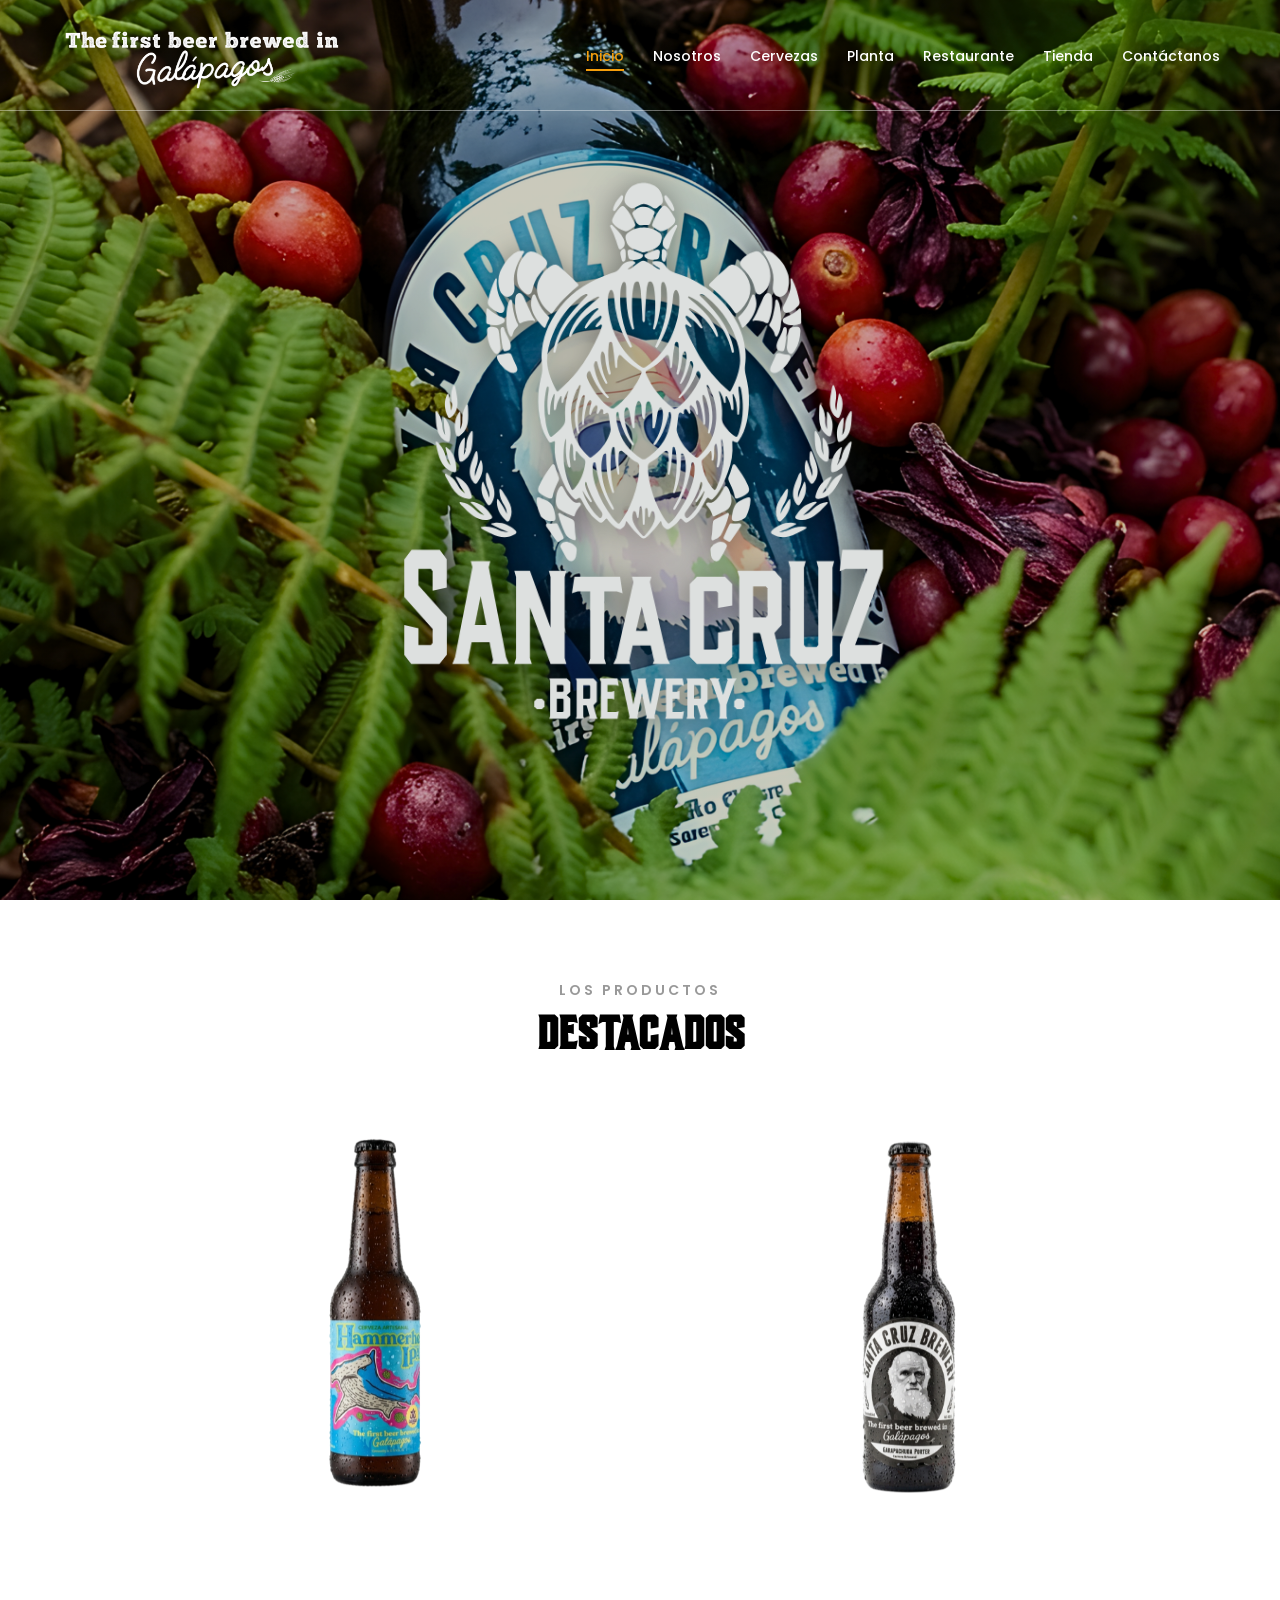
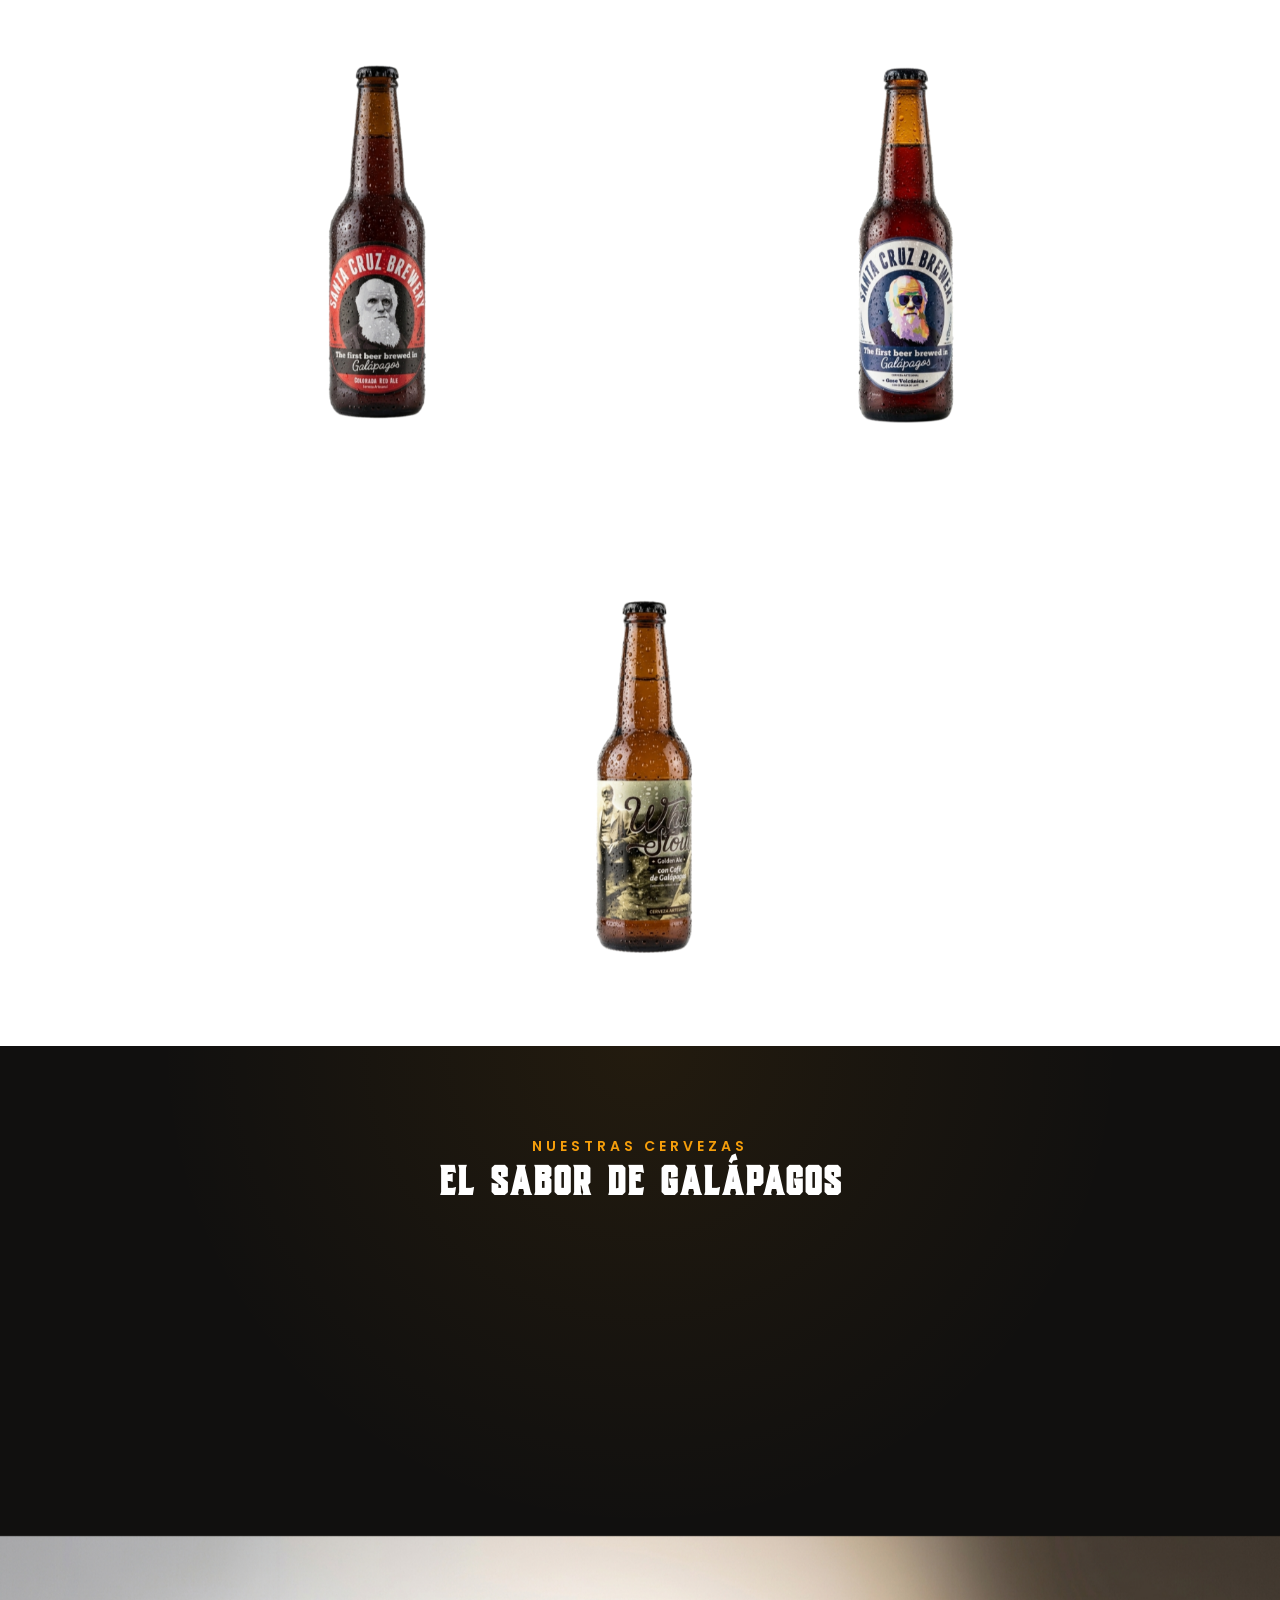
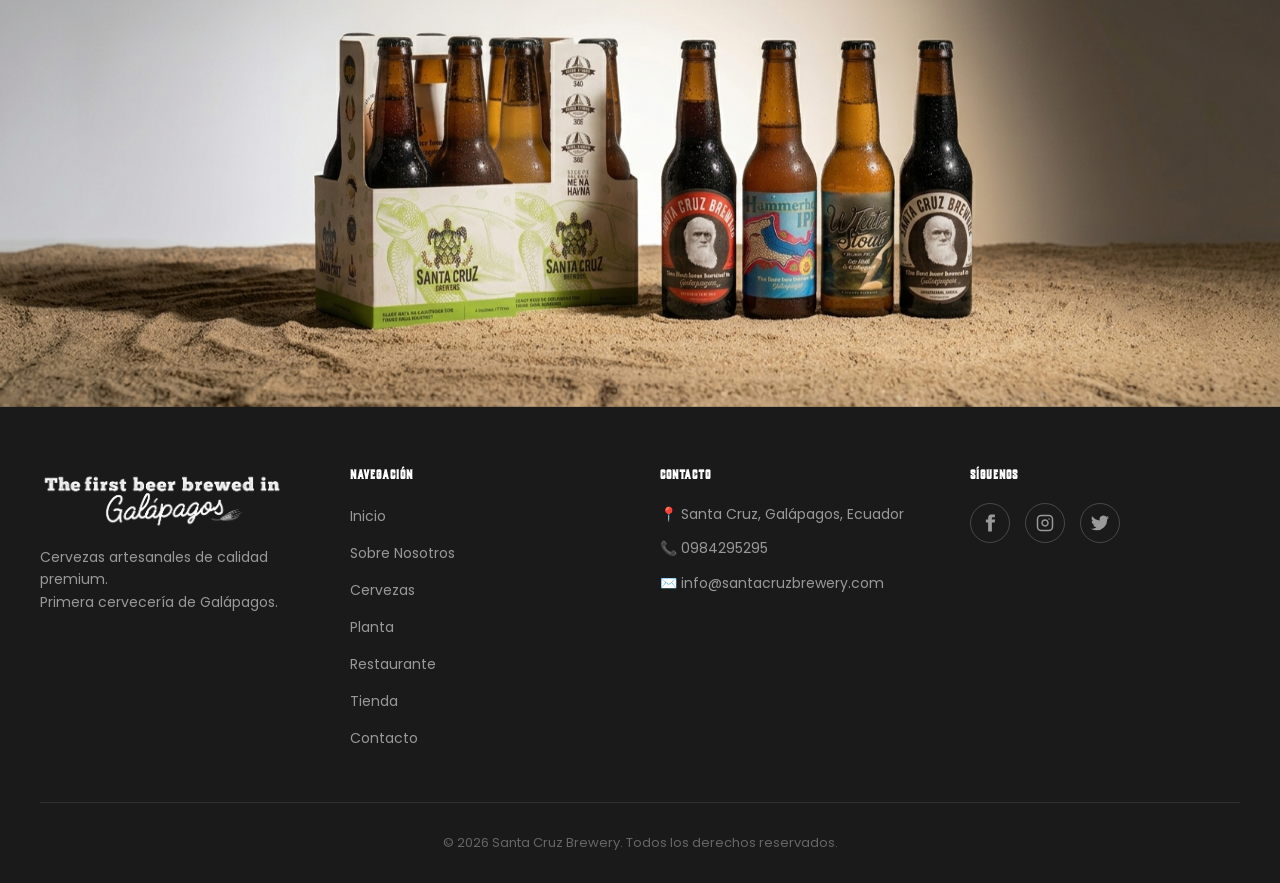
==== commit 8817b196: "Add animation to page" ====
--- a/index.html
+++ b/index.html
@@ -8,6 +8,7 @@
     <link href="https://fonts.googleapis.com/css2?family=Poppins:wght@300;400;500;600;700&amp;display=swap"
         rel="stylesheet">
     <link rel="stylesheet" href="styles.css">
+    <script src="animations.js" defer></script>
     <script>
         window.addEventListener('scroll', function () {
             const header = document.querySelector('.header');
--- a/styles.css
+++ b/styles.css
@@ -32,6 +32,132 @@
 h5,
 h6 {
     font-family: 'Vhiena', serif;
+}
+
+/* SITE MOTION */
+
+.motion-enabled .motion-reveal {
+    --motion-delay: 0ms;
+    opacity: 0;
+    transform: translateY(34px) scale(0.985);
+    transition:
+        opacity 0.72s ease var(--motion-delay),
+        transform 0.82s cubic-bezier(0.2, 0.75, 0.25, 1) var(--motion-delay);
+    will-change: opacity, transform;
+}
+
+.motion-enabled .motion-reveal.motion-from-left {
+    transform: translateX(-42px) scale(0.985);
+}
+
+.motion-enabled .motion-reveal.motion-from-right {
+    transform: translateX(42px) scale(0.985);
+}
+
+.motion-enabled .motion-reveal.is-visible {
+    opacity: 1;
+    transform: translate3d(0, 0, 0) scale(1);
+}
+
+.motion-hero-enter {
+    animation: motionHeroEnter 0.95s cubic-bezier(0.2, 0.75, 0.25, 1) both;
+}
+
+.hero-simple-content .hero-subtitle {
+    animation: motionHeroEnter 0.75s 0.12s ease both;
+}
+
+.hero-simple-content h1 {
+    animation: motionHeroEnter 0.9s 0.24s cubic-bezier(0.2, 0.75, 0.25, 1) both;
+}
+
+.btn-cta,
+.btn-submit,
+.btn-add-cart,
+.plant-action-button,
+.restaurant-contact-button,
+.restaurant-menu-download a {
+    position: relative;
+    overflow: hidden;
+    isolation: isolate;
+}
+
+.btn-cta::after,
+.btn-submit::after,
+.btn-add-cart::after,
+.plant-action-button::after,
+.restaurant-contact-button::after,
+.restaurant-menu-download a::after {
+    content: '';
+    position: absolute;
+    top: -70%;
+    left: -45%;
+    width: 28%;
+    height: 240%;
+    background: rgba(255, 255, 255, 0.22);
+    transform: rotate(20deg) translateX(-220%);
+    transition: transform 0.65s ease;
+    pointer-events: none;
+    z-index: 0;
+}
+
+.btn-cta:hover::after,
+.btn-submit:hover::after,
+.btn-add-cart:hover::after,
+.plant-action-button:hover::after,
+.restaurant-contact-button:hover::after,
+.restaurant-menu-download a:hover::after {
+    transform: rotate(20deg) translateX(650%);
+}
+
+.product-card .product-badge,
+.beer-detail-stats span {
+    animation: motionSoftPulse 3.6s ease-in-out infinite;
+}
+
+.product-card:nth-child(2n) .product-badge,
+.beer-detail-stats span:nth-child(2) {
+    animation-delay: 0.7s;
+}
+
+@keyframes motionHeroEnter {
+    from {
+        opacity: 0;
+        transform: translateY(26px);
+        filter: blur(5px);
+    }
+
+    to {
+        opacity: 1;
+        transform: translateY(0);
+        filter: blur(0);
+    }
+}
+
+@keyframes motionSoftPulse {
+    0%, 100% {
+        box-shadow: 0 0 0 0 rgba(245, 158, 11, 0);
+    }
+
+    50% {
+        box-shadow: 0 0 0 5px rgba(245, 158, 11, 0.09);
+    }
+}
+
+@media (prefers-reduced-motion: reduce) {
+    *,
+    *::before,
+    *::after {
+        scroll-behavior: auto !important;
+        animation-duration: 0.01ms !important;
+        animation-iteration-count: 1 !important;
+        transition-duration: 0.01ms !important;
+    }
+
+    .motion-enabled .motion-reveal {
+        opacity: 1;
+        transform: none;
+    }
 }
 
 /* HEADER */
@@ -1935,6 +2061,18 @@
     background: #ece9e4;
 }
 
+.product-card--photo .product-image {
+    padding: 0;
+    overflow: hidden;
+}
+
+.product-card--photo .product-image img {
+    width: 100%;
+    height: 275px;
+    max-height: none;
+    object-fit: cover;
+}
+
 .product-badge {
     position: absolute;
     top: 15px;
@@ -2892,9 +3030,14 @@
     position: relative;
 }
 
+.beer-detail-meta {
+    display: flex;
+    align-items: center;
+    margin-bottom: 22px;
+}
+
 .beer-detail-number {
     display: block;
-    margin-bottom: 22px;
     color: rgba(26, 26, 26, 0.18);
     font-family: 'Vhiena', serif;
     font-size: 76px;
@@ -2911,11 +3054,53 @@
 }
 
 .beer-detail-content h2 {
-    margin-bottom: 24px;
+    margin: 0;
     color: #1a1a1a;
     font-size: clamp(42px, 6vw, 72px);
     line-height: 1;
     text-transform: uppercase;
+}
+
+.beer-detail-heading {
+    display: flex;
+    align-items: center;
+    flex-wrap: wrap;
+    gap: 18px;
+    margin-bottom: 24px;
+}
+
+.beer-detail-stats {
+    display: flex;
+    align-items: center;
+    gap: 12px;
+    margin: 0;
+    color: #6c3b08;
+    font-size: 11px;
+    font-weight: 800;
+    letter-spacing: 1px;
+    text-align: center;
+}
+
+.beer-detail-stats span {
+    min-width: 68px;
+    min-height: 58px;
+    padding: 8px 12px;
+    display: flex;
+    flex-direction: column;
+    align-items: center;
+    justify-content: center;
+    border: 2px solid rgba(217, 119, 6, 0.42);
+    border-radius: 8px;
+    background: #fff8ed;
+    box-shadow: 0 6px 16px rgba(120, 68, 10, 0.09);
+}
+
+.beer-detail-stats strong {
+    display: block;
+    margin-bottom: 2px;
+    color: #d97706;
+    font-size: 17px;
+    line-height: 1;
 }
 
 .beer-detail-content > p:last-child {
@@ -2972,6 +3157,20 @@
 
     .beer-detail-number {
         font-size: 58px;
+    }
+
+    .beer-detail-stats {
+        gap: 8px;
+    }
+
+    .beer-detail-stats span {
+        min-width: 62px;
+        min-height: 54px;
+        padding: 7px 10px;
+    }
+
+    .beer-detail-stats strong {
+        font-size: 15px;
     }
 
     .beer-detail-content > p:last-child {
@@ -3214,16 +3413,38 @@
 }
 
 .restaurant-menu-download a {
-    color: #17120c;
+    display: inline-flex;
+    align-items: center;
+    justify-content: center;
+    min-width: 285px;
+    padding: 17px 24px;
+    border: 2px solid #17120c;
+    border-radius: 10px;
+    background: #17120c;
+    color: #ffffff;
+    box-shadow: 0 12px 28px rgba(23, 18, 12, 0.25);
     font-size: 17px;
     font-weight: 700;
     text-decoration: none;
+    transition: transform 0.25s ease, background 0.25s ease, box-shadow 0.25s ease;
+}
+
+.restaurant-menu-download a:hover {
+    transform: translateY(-3px);
+    background: #2b2118;
+    box-shadow: 0 17px 34px rgba(23, 18, 12, 0.32);
+}
+
+.restaurant-menu-download a:focus-visible {
+    outline: 3px solid rgba(255, 255, 255, 0.72);
+    outline-offset: 4px;
 }
 
 .restaurant-menu-download a span {
     display: inline-block;
     margin-left: 7px;
     font-size: 22px;
+    color: #f5a623;
     transition: transform 0.2s ease;
 }
 
@@ -3311,6 +3532,11 @@
         align-items: flex-start;
         flex-direction: column;
         margin-top: 55px;
+    }
+
+    .restaurant-menu-download a {
+        width: 100%;
+        min-width: 0;
     }
 }
 
